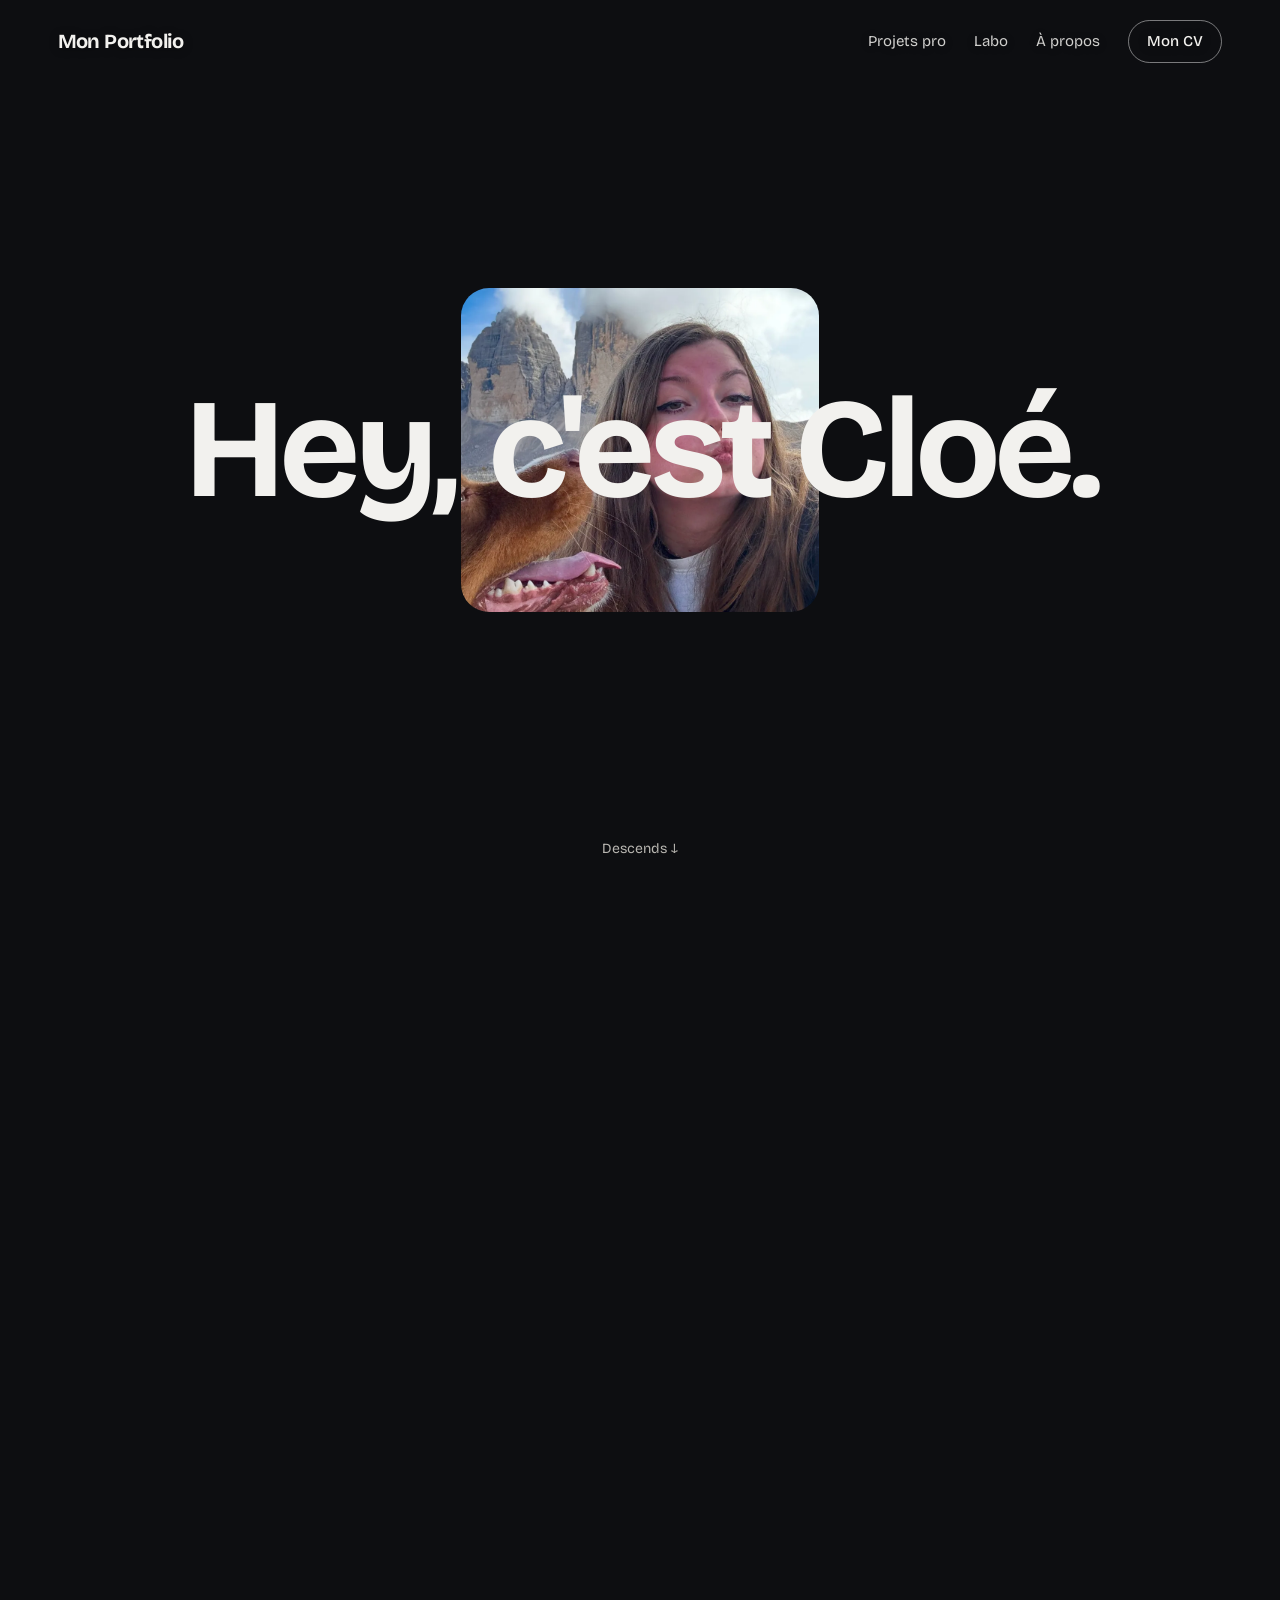
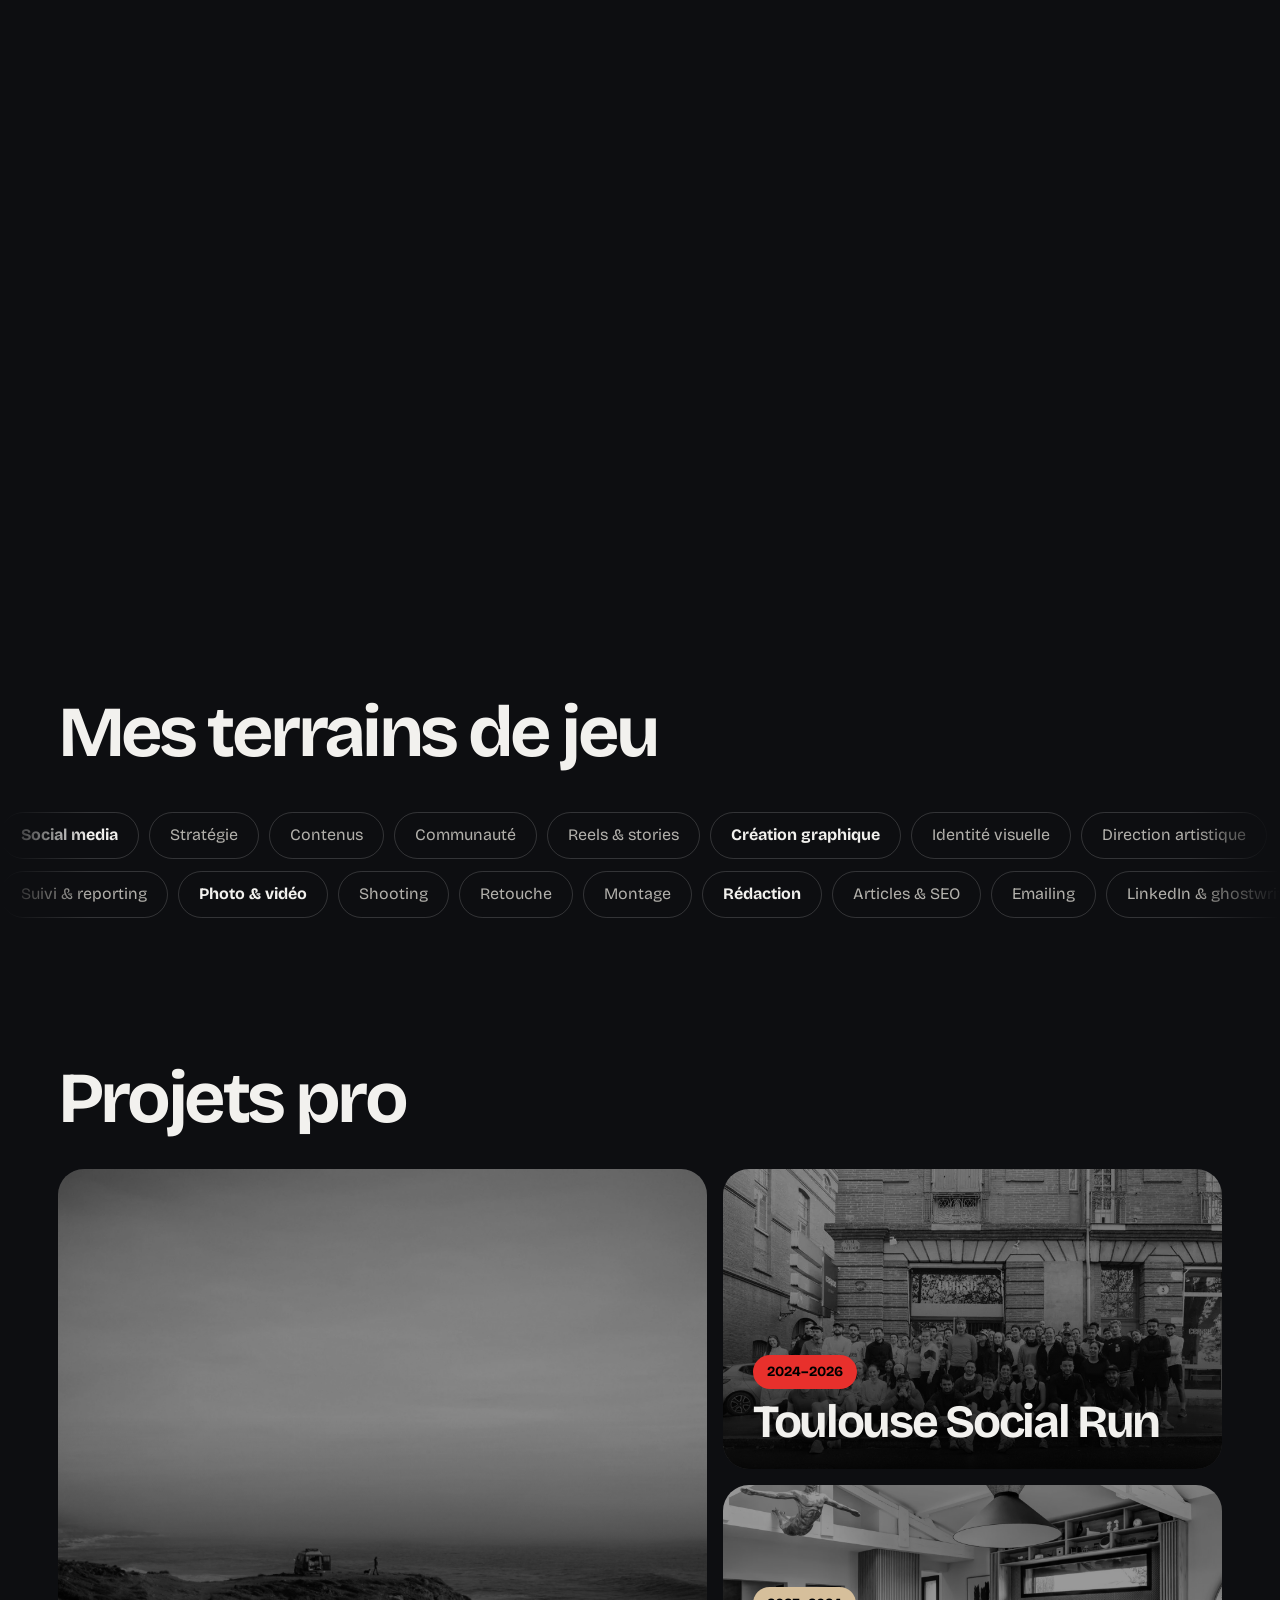
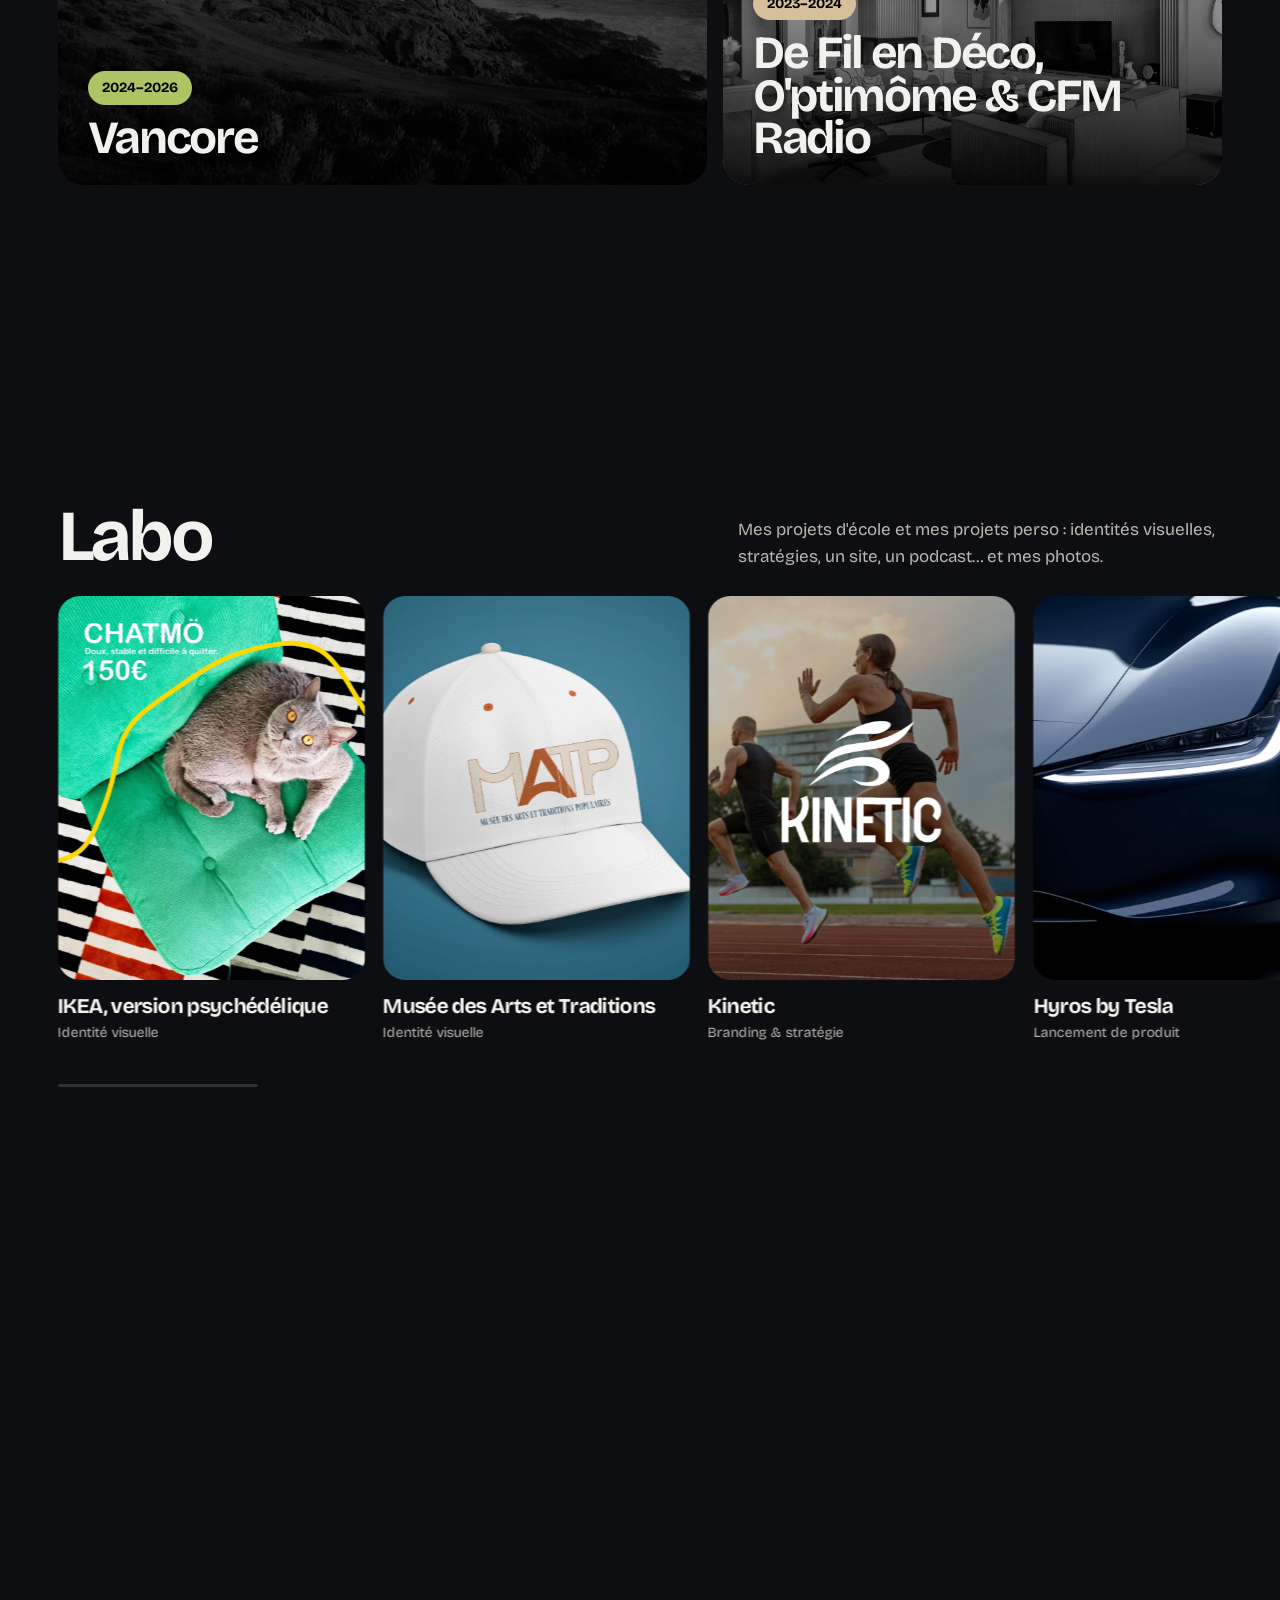
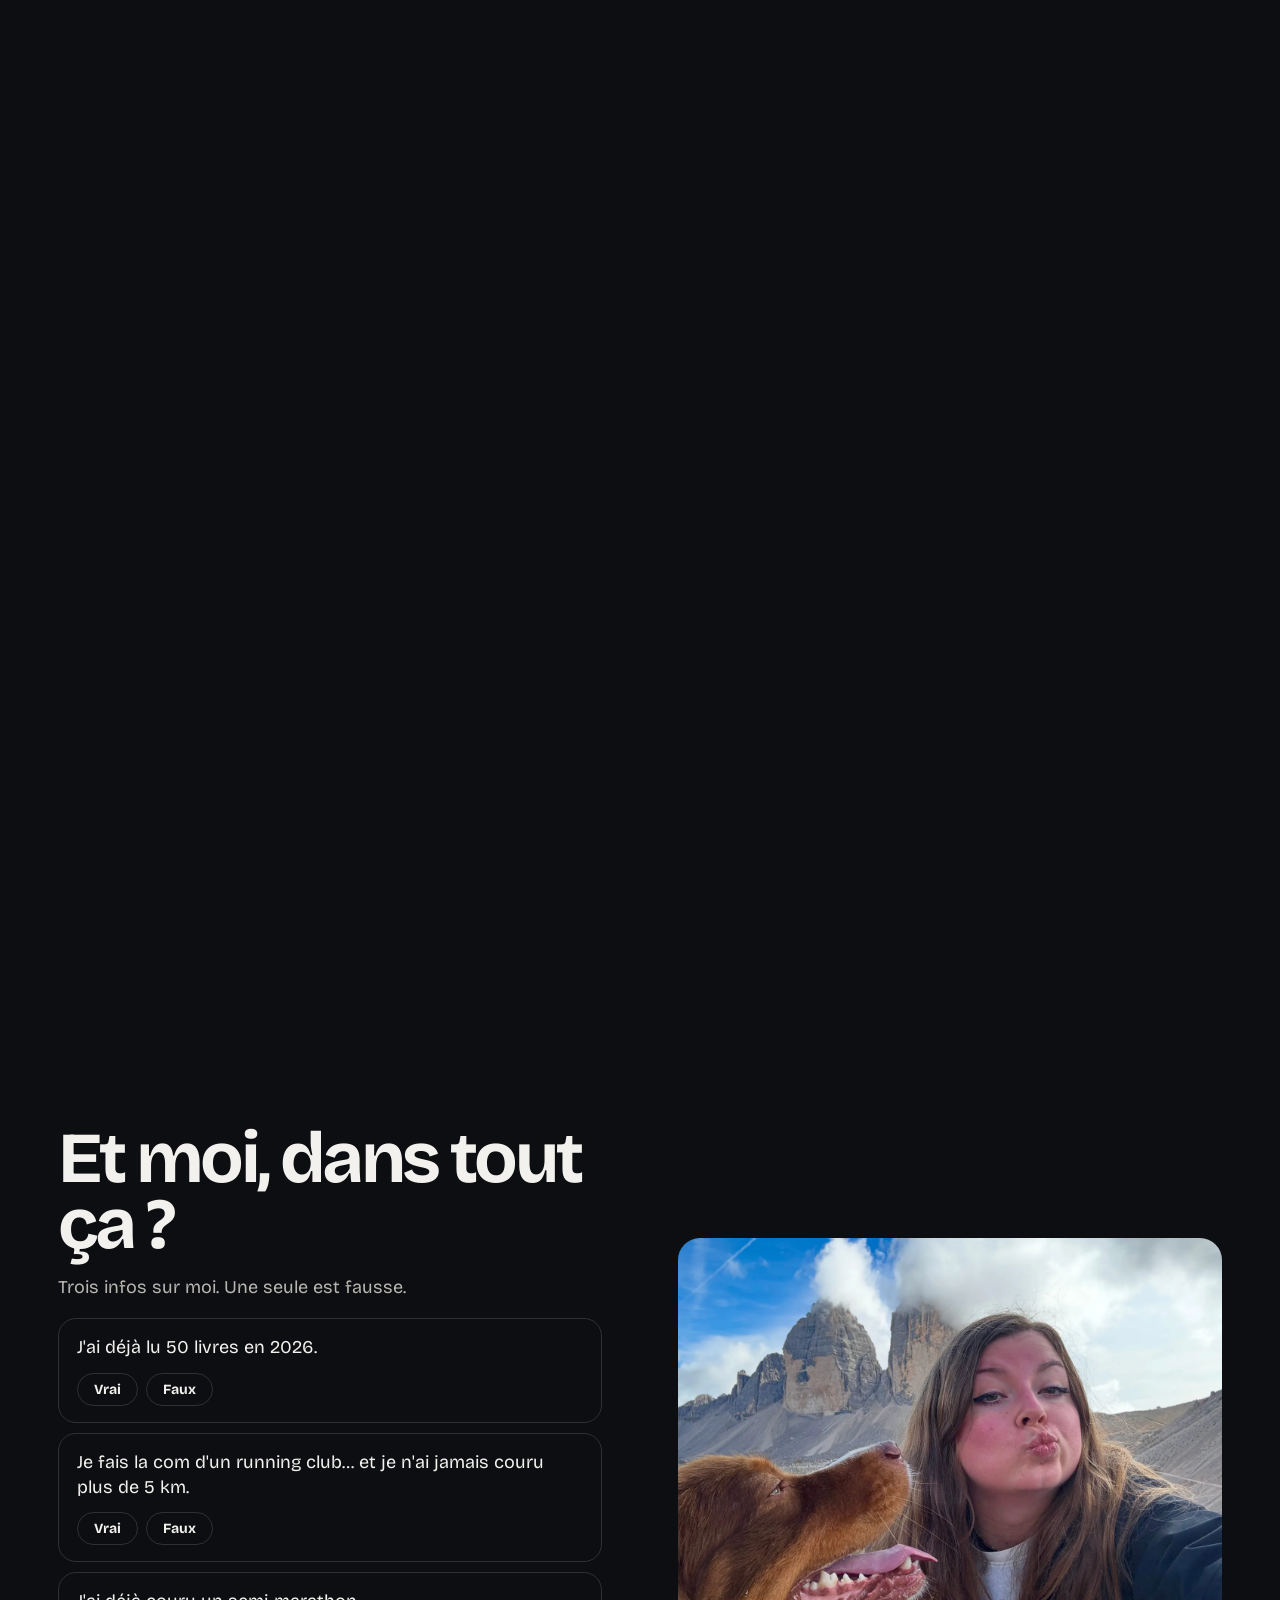
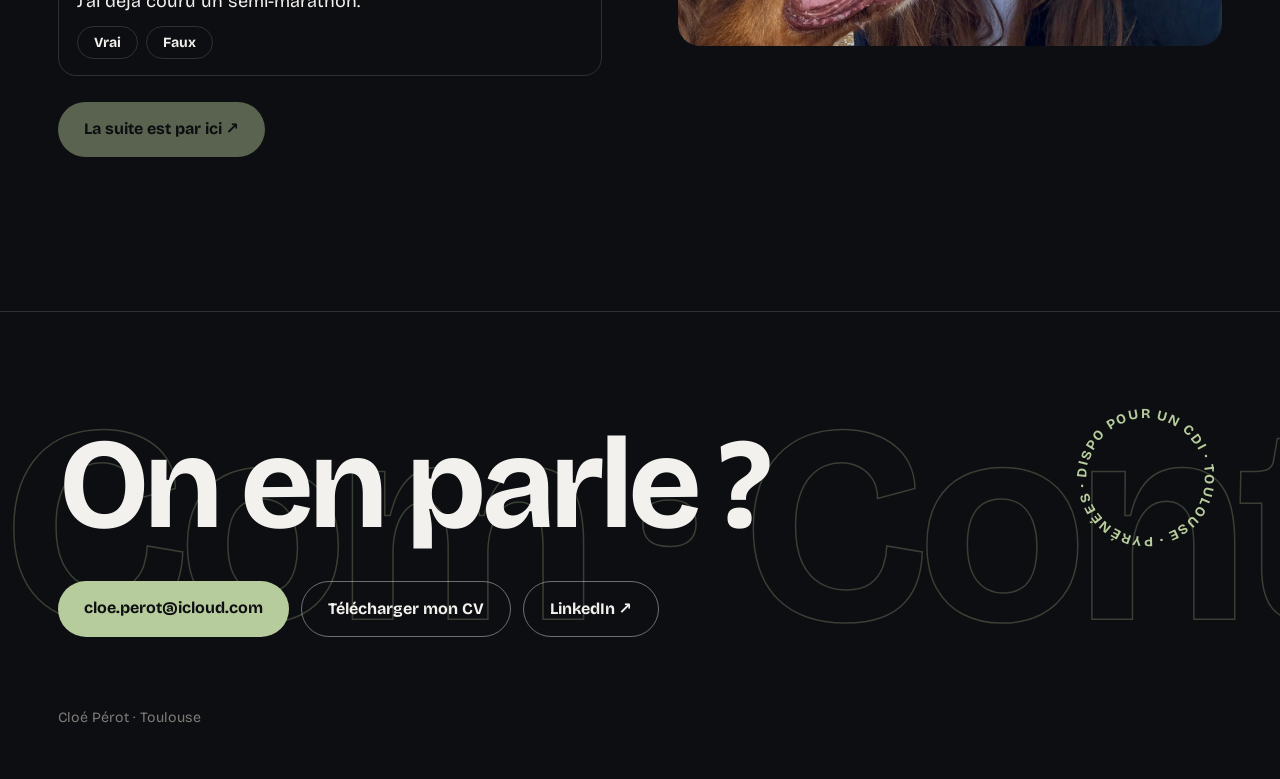
==== index.html @ cef1e60f "Accueil : vrai ou faux en 3 infos Co-Authored-By: Claude Opus 5.5 <noreply@anthropic.com> Claude-Ses" ====
<!DOCTYPE html>
<html lang="fr">
<head>
<meta charset="utf-8">
<meta name="viewport" content="width=device-width, initial-scale=1">
<title>Cloé Pérot · Chargée de communication</title>
<meta name="description" content="Portfolio de Cloé Pérot, chargée de communication à Toulouse.">
<link rel="stylesheet" href="assets/base.css">
<style>
main > section[id] { scroll-margin-top: 80px; }
/* ouverture */
.hero { position: relative; height: 240vh; }
.hero .colle { position: sticky; top: 0; height: 100svh; overflow: hidden; display: grid; place-items: center; }
.hero .cadre { --p: 0; position: absolute; width: calc(28vw + var(--p) * 72vw); height: calc(36svh + var(--p) * 64svh); min-width: 230px; border-radius: calc(28px * (1 - var(--p))); overflow: hidden; }
.hero .cadre::after { content: ""; position: absolute; inset: auto 0 0 0; height: 45%; background: linear-gradient(to bottom, transparent, color-mix(in srgb, var(--nuit) 55%, transparent) 55%, var(--nuit)); opacity: var(--p); pointer-events: none; }
.hero .cadre img { width: 100%; height: 100%; object-fit: cover; object-position: 60% 40%; scale: calc(1.25 - var(--p) * 0.25); filter: brightness(calc(1 - var(--p) * 0.45)); }
.hero h1 { position: relative; z-index: 3; font-size: clamp(56px, 11vw, 180px); display: flex; gap: 0.25em; white-space: nowrap; }
.hero h1 span { display: inline-block; will-change: transform; }
.hero .qui { position: absolute; top: calc(50% - clamp(56px, 11vw, 180px) * 0.5 - 46px); left: 0; right: 0; text-align: center; z-index: 3; color: var(--lilas); font-weight: 500; margin: 0; opacity: var(--q, 1); }
.hero .bas { position: absolute; bottom: clamp(40px, 8vh, 80px); left: var(--m); right: var(--m); z-index: 3; display: flex; justify-content: space-between; align-items: flex-end; gap: 24px; flex-wrap: wrap; opacity: var(--o, 0); pointer-events: var(--pe, none); }
.hero p.acc { font-size: clamp(18px, 1.7vw, 22px); max-width: 34ch; margin: 0; color: #ecebe7; }
.hero .bas .qui2 { color: var(--lilas); font-weight: 500; margin: 0 0 10px; }
.hero .indice { position: absolute; bottom: 26px; left: 50%; translate: -50% 0; z-index: 3; color: var(--doux); font-size: 14px; opacity: var(--q, 1); }
@media (max-width: 700px) { .hero h1 { flex-direction: column; align-items: center; gap: 0; line-height: 0.95; } .hero .cadre img { object-position: 50% 40%; } .hero .cadre { width: calc(62vw + var(--p) * 38vw); height: calc(42svh + var(--p) * 58svh); } }
@media (prefers-reduced-motion: reduce) { .hero { height: auto; } .hero .colle { position: relative; } .hero .cadre { --p: 1 !important; } .hero .bas { --o: 1 !important; --pe: auto !important; } .hero h1, .hero .qui, .hero .indice { display: none; } }
/* sections */
.defile { --x: -999px; --y: -999px; position: relative; display: grid; gap: 12px; padding: 8px 0; overflow: hidden; margin-inline: calc(-1 * var(--m)); mask-image: linear-gradient(90deg, transparent, #000 7%, #000 93%, transparent); background: radial-gradient(240px circle at var(--x) var(--y), color-mix(in srgb, var(--lilas) 14%, transparent), transparent 70%); }
.piste { display: flex; gap: 10px; width: max-content; animation: glisse 40s linear infinite; }
.piste.inverse { animation-direction: reverse; animation-duration: 46s; }
.defile:hover .piste { animation-play-state: paused; }
@keyframes glisse { to { transform: translateX(-50%); } }
.piste span { --p: 0; white-space: nowrap; border-radius: 999px; padding: 10px 20px; font-size: 16px; cursor: default;
  border: 1px solid color-mix(in srgb, var(--lilas) calc(var(--p) * 100%), rgba(255,255,255,0.16));
  color: color-mix(in srgb, var(--lilas) calc(var(--p) * 100%), #b3b1ac);
  background: color-mix(in srgb, var(--lilas) calc(var(--p) * 12%), transparent);
  transition: transform 0.3s cubic-bezier(.3,1.6,.5,1), background 0.2s, color 0.2s, border-color 0.2s; }
.piste span.dom { font-weight: 700; color: color-mix(in srgb, var(--lilas) calc(var(--p) * 100%), var(--texte)); }
.piste span:hover { transform: scale(1.12); background: var(--lilas); color: var(--nuit); border-color: var(--lilas); }
@media (prefers-reduced-motion: reduce) { .piste { flex-wrap: wrap; width: auto; } .piste [aria-hidden] { display: none; } .defile { mask-image: none; margin-inline: 0; } }

.mos { display: grid; grid-template-columns: 1.3fr 1fr; grid-template-rows: 300px 300px; gap: 16px; }
.mos a { position: relative; border-radius: 26px; overflow: hidden; background: var(--carte); }
.mos a:first-child { grid-row: span 2; }
.mos img { width: 100%; height: 100%; object-fit: cover; filter: grayscale(1) brightness(0.6); transition: filter 0.6s, scale 0.8s cubic-bezier(.2,.7,.2,1); }
.mos a:hover img, .mos a:focus-visible img { filter: grayscale(0) brightness(0.62); scale: 1.04; }
.mos .plus { display: grid; grid-template-rows: 0fr; transition: grid-template-rows 0.5s cubic-bezier(.2,.8,.2,1); }
.mos .plus > div { overflow: hidden; }
.mos .plus ul { list-style: none; margin: 14px 0 0; padding: 0; display: flex; flex-wrap: wrap; gap: 6px; }
.mos .plus li { border: 1px solid rgba(255,255,255,0.35); border-radius: 999px; padding: 5px 12px; font-size: 13px; color: #ecebe7; }
.mos .plus span { display: inline-block; margin-top: 14px; font-weight: 700; color: var(--c); }
.mos a:hover .plus, .mos a:focus-visible .plus { grid-template-rows: 1fr; }
@media (hover: none) { .mos img { filter: brightness(0.62); } .mos .plus { grid-template-rows: 1fr; } }
.mos a::after { content: ""; position: absolute; inset: 40% 0 0 0; background: linear-gradient(transparent, rgba(0,0,0,0.85)); pointer-events: none; }
.mos .t { position: absolute; left: 30px; bottom: 26px; right: 30px; z-index: 2; }
.mos h3 { font-size: clamp(30px, 3.6vw, 56px); }
.mos i { font-style: normal; display: inline-block; padding: 6px 14px; border-radius: 999px; font-size: 14px; font-weight: 700; margin-bottom: 12px; color: #000; }
@media (max-width: 800px) { .mos { grid-template-columns: 1fr; grid-template-rows: 380px 260px 260px; } .mos a:first-child { grid-row: auto; } }

.tete-labo { display: flex; justify-content: space-between; align-items: end; gap: 20px; flex-wrap: wrap; margin-bottom: 26px; }
.tete-labo h2 { font-size: clamp(42px, 5.6vw, 76px); }
.tete-labo p { color: var(--doux); margin: 0; max-width: 44ch; }
.rail { list-style: none; display: flex; gap: 18px; overflow-x: auto; scroll-snap-type: x mandatory; scroll-padding-inline: var(--m); margin: 0 calc(-1 * var(--m)); padding: 0 var(--m) 8px; scrollbar-width: none; }
.rail::-webkit-scrollbar { display: none; }
.rail li { flex: 0 0 clamp(240px, 24vw, 330px); scroll-snap-align: start; }
.rail .v { display: block; aspect-ratio: 4 / 5; border-radius: 22px; overflow: hidden; background: var(--carte); }
.rail img { width: 100%; height: 100%; object-fit: cover; transition: scale 0.7s cubic-bezier(.2,.7,.2,1); }
.rail a:hover img, .rail a:focus-visible img { scale: 1.05; }
.rail b { display: block; margin-top: 14px; font-size: 21px; letter-spacing: -0.03em; line-height: 1.2; transition: color 0.25s; }
.rail a:hover b { color: var(--lilas); }
.rail small { color: var(--doux); font-size: 14px; }
.rail .tout .v { display: grid; place-items: center; text-align: center; border: 1px solid var(--ligne); background: none; padding: 30px; font-size: clamp(24px, 2.4vw, 32px); font-weight: 700; letter-spacing: -0.04em; line-height: 1.1; transition: background 0.3s, color 0.3s; }
.rail .tout a:hover .v { background: var(--lilas); color: var(--nuit); }
.rail .tout i { display: block; font-style: normal; margin-top: 12px; font-size: 28px; }
.piste-labo { position: relative; }
.colle-labo { position: sticky; top: 0; min-height: 100vh; display: flex; flex-direction: column; justify-content: center; overflow: hidden; margin: 0 calc(-1 * var(--m)); padding: 80px var(--m) 40px; }
.piste-labo .rail { overflow: visible; scroll-snap-type: none; will-change: transform; }
.jauge { height: 3px; background: var(--ligne); border-radius: 3px; margin-top: 30px; width: 200px; overflow: hidden; }
.jauge i { display: block; height: 100%; background: var(--lilas); transform-origin: left; scale: 0 1; }
@media (prefers-reduced-motion: reduce) { .colle-labo { position: static; min-height: 0; } .piste-labo .rail { overflow-x: auto; scroll-snap-type: x mandatory; } .jauge { display: none; } }

.apropos .vf-intro { font-size: 18px; color: var(--doux); margin: -12px 0 18px; }
.vf-liste { list-style: none; margin: 0 0 26px; padding: 0; display: grid; gap: 10px; }
.vf-liste li { border: 1px solid var(--ligne); border-radius: 18px; padding: 16px 18px; transition: border-color .3s, background .3s; }
.vf-liste .q { font-size: 18px; line-height: 1.4; margin: 0 0 12px; color: var(--texte); }
.vf-btns { display: flex; gap: 8px; }
.vf-btns button { font: 700 14px "Bricolage", sans-serif; border-radius: 999px; padding: 7px 16px; border: 1px solid var(--ligne); background: none; color: var(--texte); cursor: pointer; }
.vf-btns button:hover, .vf-btns button:focus-visible { border-color: var(--lilas); }
.vf-liste .vf-rep { display: none; font-size: 15px; line-height: 1.45; color: var(--doux); margin: 10px 0 0; }
.vf-rep b { color: var(--texte); }
.vf-liste li.fait .vf-btns { display: none; }
.vf-liste li.fait .vf-rep { display: block; }
.vf-liste li.juste { border-color: var(--lilas); background: rgba(183,204,156,0.07); }
.vf-liste li.rate { border-color: rgba(255,120,110,0.5); }
.vf-fin { opacity: 0.45; transition: opacity .4s; }
.vf-fin.ok { opacity: 1; }
.vf-score { color: var(--doux); font-size: 15px; margin-left: 12px; }
.apropos { display: grid; grid-template-columns: 1fr 1fr; gap: clamp(30px, 6vw, 80px); align-items: center; }
.apropos p { font-size: clamp(20px, 2vw, 26px); line-height: 1.45; color: #dad8d3; margin: 0 0 28px; }
.apropos img { border-radius: 22px; aspect-ratio: 4 / 3; object-fit: cover; width: 100%; }
@media (max-width: 900px) { .apropos { grid-template-columns: 1fr; } }

#menu:not(.fond) a { text-shadow: 0 1px 10px rgba(0,0,0,0.45); }

</style>
</head>
<body>

<header class="menu" id="menu">
  <a class="nom" href="#haut">Mon Portfolio</a>
  <nav aria-label="Navigation principale">
    <a href="#projets">Projets pro</a>
    <a href="labo.html" class="opt">Labo</a>
    <a href="#apropos" class="opt">À propos</a>
    <a class="cv" href="#" title="Bientôt disponible">Mon CV</a>
  </nav>
</header>

<main>
  <div class="hero" id="haut">
    <div class="colle">
      <div class="cadre"><img src="assets/img/moi/cloe-atlas.webp" alt="Cloé et Atlas, son berger australien, devant les sommets des Dolomites"></div>
      <h1><span id="hg">Hey,</span><span id="hd">c'est Cloé.</span></h1>
      <div class="bas">
        <div><p class="qui2">Com, contenu &amp; communauté · Toulouse</p><p class="acc">Je fais grandir les marques et leurs communautés : sur les réseaux, en print et sur le terrain.</p></div>
        <div class="btns"><a class="b plein" href="#projets">Voir mes projets</a><a class="b ligne" href="#contact">Me contacter</a></div>
      </div>
      <p class="indice" aria-hidden="true">Descends ↓</p>
    </div>
  </div>

  <section class="apparait">
    <h2>Mes terrains de jeu</h2>
    <div class="defile" id="defile">
      <div class="piste"><span class="dom">Social media</span><span>Stratégie</span><span>Contenus</span><span>Communauté</span><span>Reels &amp; stories</span><span class="dom">Création graphique</span><span>Identité visuelle</span><span>Direction artistique</span><span>Print</span><span>Visuels produit &amp; IA</span><span class="dom">Influence &amp; affiliation</span><span>Partenariats</span><span>Contrats</span><span aria-hidden="true" class="dom">Social media</span><span aria-hidden="true">Stratégie</span><span aria-hidden="true">Contenus</span><span aria-hidden="true">Communauté</span><span aria-hidden="true">Reels &amp; stories</span><span aria-hidden="true" class="dom">Création graphique</span><span aria-hidden="true">Identité visuelle</span><span aria-hidden="true">Direction artistique</span><span aria-hidden="true">Print</span><span aria-hidden="true">Visuels produit &amp; IA</span><span aria-hidden="true" class="dom">Influence &amp; affiliation</span><span aria-hidden="true">Partenariats</span><span aria-hidden="true">Contrats</span></div>
      <div class="piste inverse"><span>Suivi &amp; reporting</span><span class="dom">Photo &amp; vidéo</span><span>Shooting</span><span>Retouche</span><span>Montage</span><span class="dom">Rédaction</span><span>Articles &amp; SEO</span><span>Emailing</span><span>LinkedIn &amp; ghostwriting</span><span class="dom">Com interne &amp; événementiel</span><span>Supports</span><span>Team building</span><span>Salons</span><span aria-hidden="true">Suivi &amp; reporting</span><span aria-hidden="true" class="dom">Photo &amp; vidéo</span><span aria-hidden="true">Shooting</span><span aria-hidden="true">Retouche</span><span aria-hidden="true">Montage</span><span aria-hidden="true" class="dom">Rédaction</span><span aria-hidden="true">Articles &amp; SEO</span><span aria-hidden="true">Emailing</span><span aria-hidden="true">LinkedIn &amp; ghostwriting</span><span aria-hidden="true" class="dom">Com interne &amp; événementiel</span><span aria-hidden="true">Supports</span><span aria-hidden="true">Team building</span><span aria-hidden="true">Salons</span></div>
    </div>
  </section>

  <section id="projets" class="apparait">
    <h2>Projets pro</h2>
    <div class="mos">
      <a href="vancore.html" style="--c:#aec364"><img src="assets/img/vancore/cover_van_paysage.webp" alt="Van aménagé sur une falaise au bord de la mer" style="object-position:38% 60%"><div class="t"><i style="background:#aec364">2024–2026</i><h3>Vancore</h3><div class="plus"><div><ul><li>Social media</li><li>Influence</li><li>Emailing</li><li>Print</li><li>LinkedIn</li></ul><span>Voir le projet ↗</span></div></div></div></a>
      <a href="toulouse-social-run.html" style="--c:#e8302c"><img src="assets/img/tsr/ph_group2.webp" alt="Les coureurs du Toulouse Social Run devant le Café Cerise" style="object-position:center 40%"><div class="t"><i style="background:#e8302c">2024–2026</i><h3>Toulouse Social Run</h3><div class="plus"><div><ul><li>Identité visuelle</li><li>Nouvelle DA</li><li>Partenariats</li><li>Communauté</li></ul><span>Voir le projet ↗</span></div></div></div></a>
      <a href="community-manager.html" style="--c:#d6bf9b"><img src="assets/img/cm/salon-deco.webp" alt="Salon décoré, ambiance du magazine De Fil en Déco" style="object-position:center 55%"><div class="t"><i style="background:#d6bf9b">2023–2024</i><h3>De Fil en Déco, O'ptimôme &amp; CFM Radio</h3><div class="plus"><div><ul><li>Community management</li><li>Contenus</li><li>Print</li></ul><span>Voir le projet ↗</span></div></div></div></a>
    </div>
  </section>

  <section id="labo" class="apparait">
    <div class="piste-labo"><div class="colle-labo">
    <div class="tete-labo"><h2>Labo</h2><p>Mes projets d'école et mes projets perso : identités visuelles, stratégies, un site, un podcast… et mes photos.</p></div>
    <ul class="rail" id="rail">
      <li><a href="labo.html#ikea"><span class="v"><img src="assets/img/labo/ikea/carrousel-1.webp" alt="" loading="lazy"></span><b>IKEA, version psychédélique</b><small>Identité visuelle</small></a></li>
      <li><a href="labo.html#matp"><span class="v"><img src="assets/img/labo/matp/casquette.webp" alt="" loading="lazy" style="object-position:58% 50%"></span><b>Musée des Arts et Traditions</b><small>Identité visuelle</small></a></li>
      <li><a href="labo.html#kinetic"><span class="v"><img src="assets/img/labo/kinetic/carte.webp" alt="" loading="lazy"></span><b>Kinetic</b><small>Branding &amp; stratégie</small></a></li>
      <li><a href="labo.html#hyros"><span class="v"><img src="assets/img/labo/hyros/phare.webp" alt="" loading="lazy"></span><b>Hyros by Tesla</b><small>Lancement de produit</small></a></li>
      <li><a href="labo.html#pawtes"><span class="v"><img src="assets/img/labo/pawtes/carte.webp" alt="" loading="lazy"></span><b>Entre Pawtes</b><small>Site web</small></a></li>
      <li><a href="labo.html#bfc"><span class="v"><img src="assets/img/labo/bfc/photo-aquarelle.webp" alt="" loading="lazy"></span><b>Book, Food &amp; Créa</b><small>Stratégie &amp; gamification</small></a></li>
      <li><a href="labo.html#podcast"><span class="v"><img src="assets/img/labo/podcast-cover.webp" alt="" loading="lazy"></span><b>Les clés du voisin</b><small>Podcast</small></a></li>
      <li class="tout"><a href="labo.html"><span class="v"><span>Voir les 13 projets du Labo<i>→</i></span></span><b>Et aussi</b><small>Red Bull, mon LinkedIn, mes montages vidéo…</small></a></li>
    </ul>
    <div class="jauge" aria-hidden="true"><i></i></div>
    </div></div>
    
  </section>

  <section id="apropos" class="apropos apparait">
    <div>
      <h2 style="font-size:clamp(42px,5.6vw,76px);margin-bottom:28px">Et moi, dans tout ça ?</h2>
      <p class="vf-intro">Trois infos sur moi. Une seule est fausse.</p>
      <ul class="vf-liste"><li data-v="vrai"><p class="q">J'ai déjà lu 50 livres en 2026.</p><div class="vf-btns"><button type="button" data-r="vrai">Vrai</button><button type="button" data-r="faux">Faux</button></div><p class="vf-rep" aria-live="polite"><b>Vrai !</b> J'adore lire, et je suis à mon 50<sup>e</sup> livre de l'année.</p></li><li data-v="vrai"><p class="q">Je fais la com d'un running club… et je n'ai jamais couru plus de 5&nbsp;km.</p><div class="vf-btns"><button type="button" data-r="vrai">Vrai</button><button type="button" data-r="faux">Faux</button></div><p class="vf-rep" aria-live="polite"><b>Vrai !</b> Mon record, c'est 2&nbsp;km. Mais j'y travaille (promis).</p></li><li data-v="faux"><p class="q">J'ai déjà couru un semi-marathon.</p><div class="vf-btns"><button type="button" data-r="vrai">Vrai</button><button type="button" data-r="faux">Faux</button></div><p class="vf-rep" aria-live="polite"><b>Faux !</b> Relis juste au-dessus 😅 21&nbsp;km, c'est pas encore pour tout de suite.</p></li></ul>
      <a class="b plein vf-fin" href="a-propos.html">La suite est par ici ↗</a><span class="vf-score"></span>
    </div>
    <img src="assets/img/moi/cloe-atlas.webp" alt="Cloé et Atlas, son berger australien, dans les Dolomites" style="object-position:62% 40%">
  </section>
</main>

<footer id="contact">
  <div class="fondtexte" aria-hidden="true">Com · Contenu · Communauté · Com · Contenu · Communauté ·&nbsp;</div>
  <svg class="tampon" viewBox="0 0 150 150" aria-hidden="true"><defs><path id="cercle" d="M75,75 m-58,0 a58,58 0 1,1 116,0 a58,58 0 1,1 -116,0"/></defs><text><textPath href="#cercle" textLength="360" lengthAdjust="spacing">DISPO POUR UN CDI · TOULOUSE · PYRÉNÉES ·</textPath></text></svg>
  <h2>On en parle ?</h2>
  <div class="btns"><a class="b plein" href="mailto:cloe.perot@icloud.com">cloe.perot@icloud.com</a><a class="b ligne" href="#" title="Bientôt disponible">Télécharger mon CV</a><a class="b ligne" href="https://www.linkedin.com/in/cloeperot/" target="_blank" rel="noopener">LinkedIn ↗</a></div>
  <small>Cloé Pérot · Toulouse</small>
</footer>

<script>
const menu = document.getElementById('menu');
const finHero = () => document.getElementById('haut').offsetHeight - 90;
const etatMenu = () => menu.classList.toggle('fond', scrollY > finHero());
addEventListener('scroll', etatMenu, { passive: true }); etatMenu();
const io = new IntersectionObserver(es => es.forEach(e => { if (e.isIntersecting) { e.target.classList.add('vu'); io.unobserve(e.target); } }), { threshold: 0.12 });
document.querySelectorAll('.apparait').forEach(el => io.observe(el));
{
  const hero = document.getElementById('haut'), cadre = hero.querySelector('.cadre'), colle = hero.querySelector('.colle');
  const hg = document.getElementById('hg'), hd = document.getElementById('hd');
  const zoom = () => {
    const r = hero.getBoundingClientRect();
    const p = Math.min(1, Math.max(0, -r.top / (r.height - innerHeight)));
    cadre.style.setProperty('--p', p.toFixed(3));
    const e = Math.min(1, p * 1.6), mob = innerWidth < 700;
    hg.style.transform = mob ? `translateY(${-e * 30}svh)` : `translateX(${-e * 22}vw)`;
    hd.style.transform = mob ? `translateY(${e * 30}svh)` : `translateX(${e * 22}vw)`;
    const t = (1 - Math.max(0, p - 0.5) * 2.4);
    hg.style.opacity = hd.style.opacity = Math.max(0, t).toFixed(2);
    colle.style.setProperty('--q', Math.max(0, 1 - p * 4).toFixed(2));
    const o = Math.max(0, (p - 0.68) / 0.32);
    colle.style.setProperty('--o', o.toFixed(2)); colle.style.setProperty('--pe', o > 0.5 ? 'auto' : 'none');
  };
  if (!matchMedia('(prefers-reduced-motion: reduce)').matches) { addEventListener('scroll', zoom, { passive: true }); addEventListener('resize', zoom); zoom(); }
}
const defile = document.getElementById('defile');
const puces = [...defile.querySelectorAll('span')];
defile.addEventListener('mousemove', e => {
  const r = defile.getBoundingClientRect(), x = e.clientX - r.left, y = e.clientY - r.top;
  defile.style.setProperty('--x', x + 'px'); defile.style.setProperty('--y', y + 'px');
  puces.forEach(p => { const b = p.getBoundingClientRect(); const d = Math.hypot(b.left - r.left + b.width / 2 - x, b.top - r.top + b.height / 2 - y); p.style.setProperty('--p', Math.max(0, 1 - d / 200).toFixed(2)); });
});
defile.addEventListener('mouseleave', () => { puces.forEach(p => p.style.setProperty('--p', 0)); defile.style.setProperty('--x', '-999px'); });

</script>
<script>
{
  const piste = document.querySelector('.piste-labo'), colle = piste.firstElementChild, rail = document.getElementById('rail'), j = piste.querySelector('.jauge i');
  const calme = matchMedia('(prefers-reduced-motion: reduce)');
  let dist = 0;
  const mesure = () => { if (calme.matches) { piste.style.height = ''; rail.style.transform = ''; return; } dist = Math.max(0, rail.scrollWidth - rail.clientWidth); piste.style.height = (colle.offsetHeight + dist) + 'px'; maj(); };
  const maj = () => { if (calme.matches) return; const p = dist ? Math.min(1, Math.max(0, -piste.getBoundingClientRect().top / dist)) : 0; rail.style.transform = `translateX(${-p * dist}px)`; j.style.scale = `${p} 1`; };
  addEventListener('scroll', maj, { passive: true }); addEventListener('resize', mesure); addEventListener('load', mesure); mesure();
}
</script>
<script>
{
  const l = document.querySelector('.vf-liste'), fin = document.querySelector('.vf-fin'), sc = document.querySelector('.vf-score');
  let faits = 0, bons = 0;
  l.querySelectorAll('li').forEach(li => li.querySelectorAll('button').forEach(b => b.addEventListener('click', () => {
    const ok = b.dataset.r === li.dataset.v; li.classList.add('fait', ok ? 'juste' : 'rate'); faits++; if (ok) bons++;
    if (faits === 3) { fin.classList.add('ok'); sc.textContent = bons === 3 ? '3 / 3, bien joué !' : bons + ' / 3, la suite va t\'aider 😉'; }
  })));
}
</script>
<script src="assets/pied.js"></script>
</body>
</html>
---- assets/base.css ----
@font-face { font-family: "Bricolage"; src: url("fonts/bricolage-400.woff2") format("woff2"); font-weight: 400; font-display: swap; }
@font-face { font-family: "Bricolage"; src: url("fonts/bricolage-500.woff2") format("woff2"); font-weight: 500; font-display: swap; }
@font-face { font-family: "Bricolage"; src: url("fonts/bricolage-700.woff2") format("woff2"); font-weight: 700 900; font-display: swap; }

:root { --nuit: #0d0e11; --carte: #17181c; --texte: #f2f1ee; --doux: #b8b6b1; --lilas: #b7cc9c; --ligne: rgba(255,255,255,0.14); --m: clamp(20px, 4.5vw, 64px); }
* { box-sizing: border-box; }
html { scroll-behavior: smooth; }
body { margin: 0; background: var(--nuit); color: var(--texte); font: 400 17px/1.55 "Bricolage", system-ui, sans-serif; -webkit-font-smoothing: antialiased; }
img, video { display: block; max-width: 100%; }
a { color: inherit; text-decoration: none; }
:focus-visible { outline: 2px solid var(--lilas); outline-offset: 4px; border-radius: 6px; }
h1, h2, h3 { font-weight: 800; letter-spacing: -0.05em; line-height: 0.92; margin: 0; }

/* menu */
.menu { position: fixed; inset: 0 0 auto 0; z-index: 10; display: flex; justify-content: space-between; align-items: center; padding: 20px var(--m); transition: background 0.3s, padding 0.3s; }
.menu.fond { background: color-mix(in srgb, var(--nuit) 80%, transparent); backdrop-filter: blur(14px); -webkit-backdrop-filter: blur(14px); padding-top: 14px; padding-bottom: 14px; }
.menu .nom { font-weight: 800; font-size: 20px; letter-spacing: -0.03em; }
.menu nav { display: flex; gap: 28px; align-items: center; font-size: 15px; }
.menu nav a:not(.cv) { opacity: 0.85; } .menu nav a:not(.cv):hover { opacity: 1; }
.cv { border: 1px solid rgba(255,255,255,0.45); padding: 9px 18px; border-radius: 999px; font-weight: 500; }
.cv:hover { background: var(--texte); color: var(--nuit); }
@media (max-width: 720px) { .menu nav a.opt { display: none; } .menu nav { gap: 16px; } }

.btns { display: flex; gap: 12px; flex-wrap: wrap; }
.b { display: inline-block; padding: 15px 26px; border-radius: 999px; font-weight: 700; font-size: 16px; transition: transform 0.2s, background 0.2s; }
.b:hover { transform: translateY(-2px); }
.b.plein { background: var(--lilas); color: var(--nuit); }
.b.ligne { border: 1px solid rgba(255,255,255,0.4); }
.b.ligne:hover { background: rgba(255,255,255,0.08); }

section { padding: clamp(80px, 11vw, 140px) var(--m) 0; max-width: 1440px; margin: 0 auto; }
section > h2 { font-size: clamp(42px, 5.6vw, 76px); margin-bottom: 38px; }
.apparait { opacity: 0; transform: translateY(30px); transition: opacity 0.8s ease, transform 0.8s ease; }
.apparait.vu { opacity: 1; transform: none; }

footer { margin-top: clamp(100px, 12vw, 160px); border-top: 1px solid var(--ligne); padding: clamp(70px, 9vw, 120px) var(--m) 50px; }
footer h2 { font-size: clamp(56px, 10vw, 150px); margin-bottom: 36px; }
footer small { display: block; margin-top: 70px; color: #7e7c78; }

@media (prefers-reduced-motion: reduce) { * { animation: none !important; transition: none !important; } .apparait { opacity: 1; transform: none; } html { scroll-behavior: auto; } }

/* couleurs par projet, comme dans le PDF */
body.vancore { --nuit: #112319; --carte: #1a3024; --lilas: #aec364; --texte: #fbfbf9; --doux: #c3ccc5; }
body.tsr { --nuit: #000000; --carte: #161616; --lilas: #e8302c; --doux: #bdbdbd; }
body.tsr .b.plein, body.tsr .cartes em { color: #fff; }
body.cm { --nuit: #1c1f17; --carte: #262a20; --lilas: #d6bf9b; --doux: #c4c1b4; }
body.cm #optimome { --lilas: #6cb6e6; }

/* pied de page : titre qui rebondit, texte qui défile et tampon qui tourne */
footer { position: relative; overflow: hidden; }
footer > *:not(.fondtexte) { position: relative; z-index: 1; }
footer .fondtexte { position: absolute; top: 46%; left: 0; translate: 0 -50%; display: flex; width: max-content; animation: file 30s linear infinite; font-weight: 800; font-size: clamp(120px, 22vw, 340px); letter-spacing: -0.05em; line-height: 1; color: transparent; -webkit-text-stroke: 1.5px color-mix(in srgb, var(--lilas) 26%, transparent); white-space: nowrap; pointer-events: none; }
@keyframes file { to { transform: translateX(-50%); } }
footer h2 .l { display: inline-block; opacity: 0; translate: 0 0.6em; rotate: 8deg; }
footer.joue h2 .l { animation: monte 0.9s cubic-bezier(.2,1.4,.4,1) forwards; animation-delay: calc(var(--i) * 50ms); }
@keyframes monte { to { opacity: 1; translate: 0 0; rotate: 0deg; } }
footer .tampon { position: absolute; right: var(--m); top: clamp(50px, 7vw, 90px); width: clamp(110px, 12vw, 160px); height: auto; animation: rond 14s linear infinite; }
@keyframes rond { to { rotate: 360deg; } }
footer .tampon text { fill: var(--lilas); font: 700 13.5px "Bricolage", sans-serif; letter-spacing: 2px; }
@media (max-width: 700px) { footer { padding-top: 150px; } footer .tampon { top: 30px; width: 96px; } }
@media (prefers-reduced-motion: reduce) { footer .fondtexte, footer .tampon { animation: none; } footer h2 .l { opacity: 1; translate: none; rotate: none; animation: none !important; } }
/* Toulouse Social Run : touches de rouge */
body.tsr .chiffres strong, body.tsr .cartes strong { color: var(--lilas); }
body.tsr .formats .pastilles li { background: var(--lilas); border-color: var(--lilas); color: #fff; font-weight: 600; }
body.tsr .formats .pastilles li:last-child { background: none; color: var(--texte); border-color: var(--ligne); font-weight: 400; }
body.tsr .pastilles li { border-color: rgba(232,48,44,0.55); }
body.tsr .domaines li { border-color: rgba(232,48,44,0.45); }
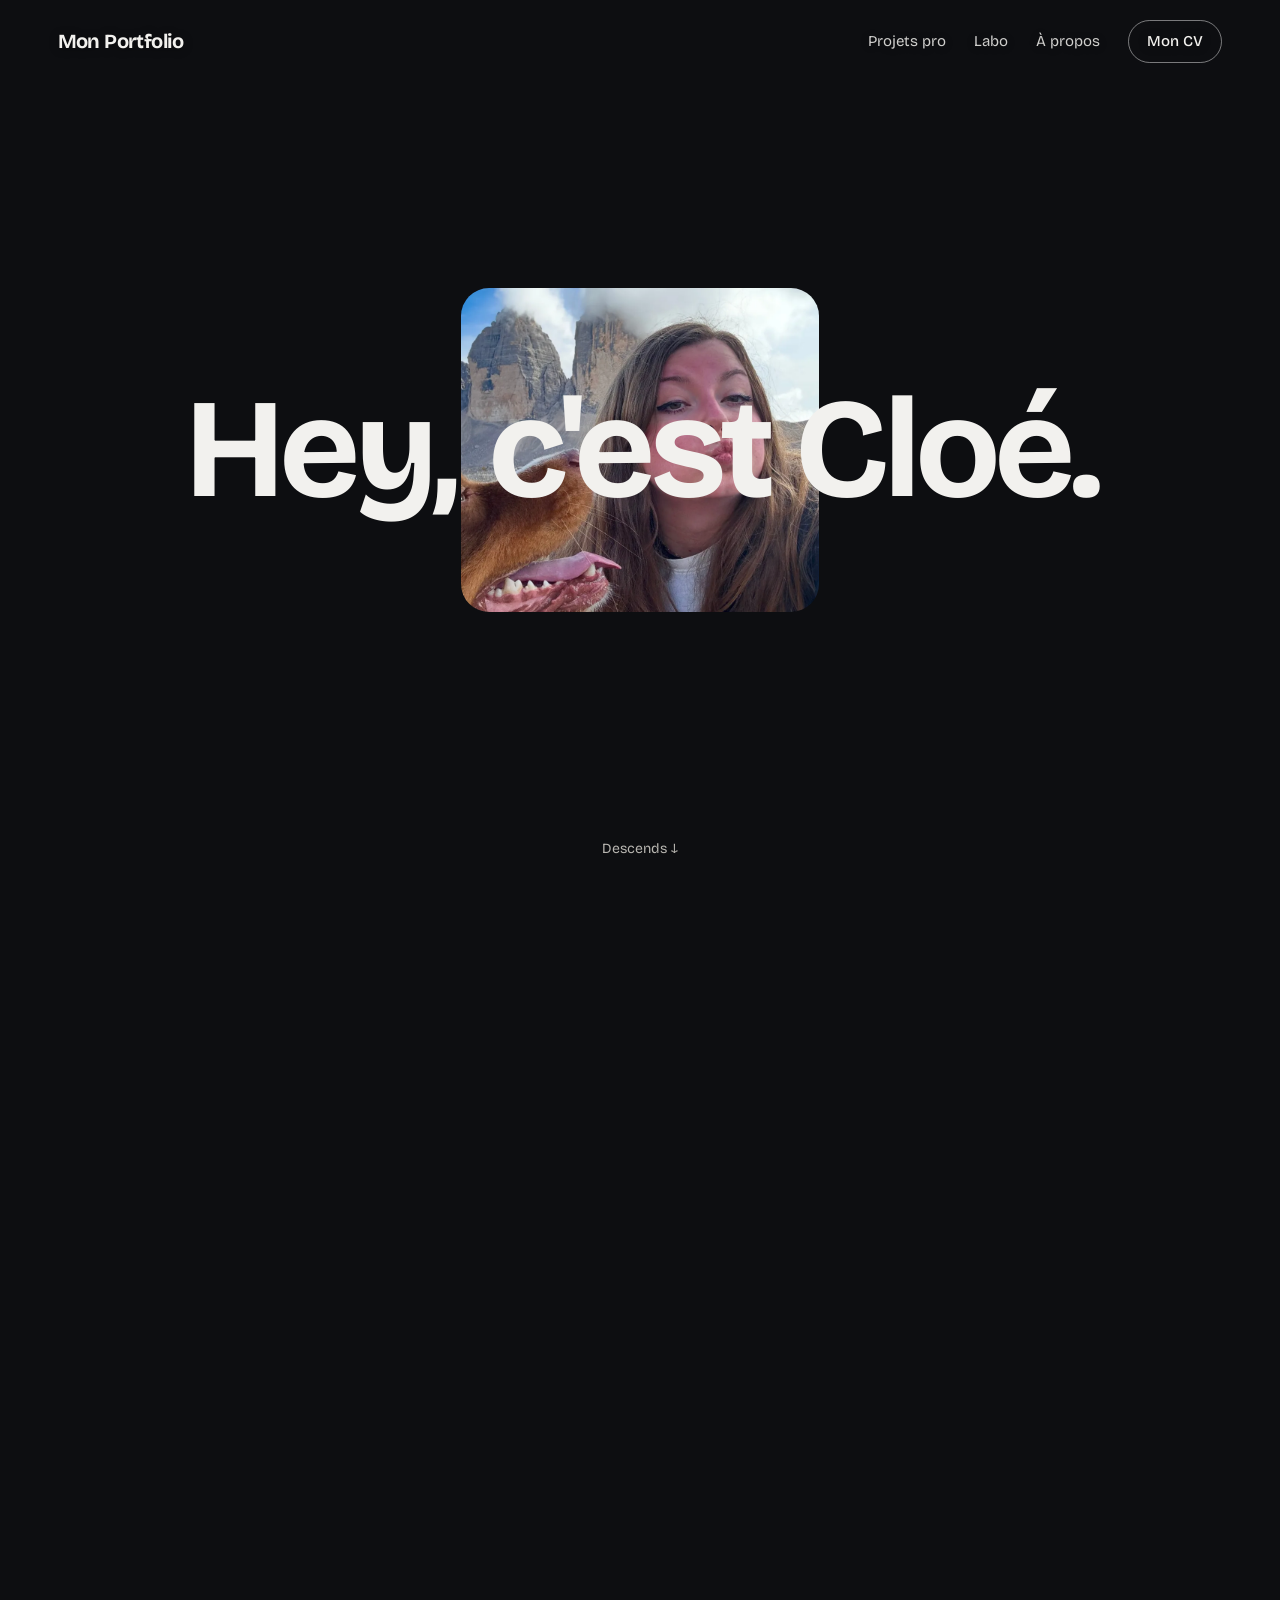
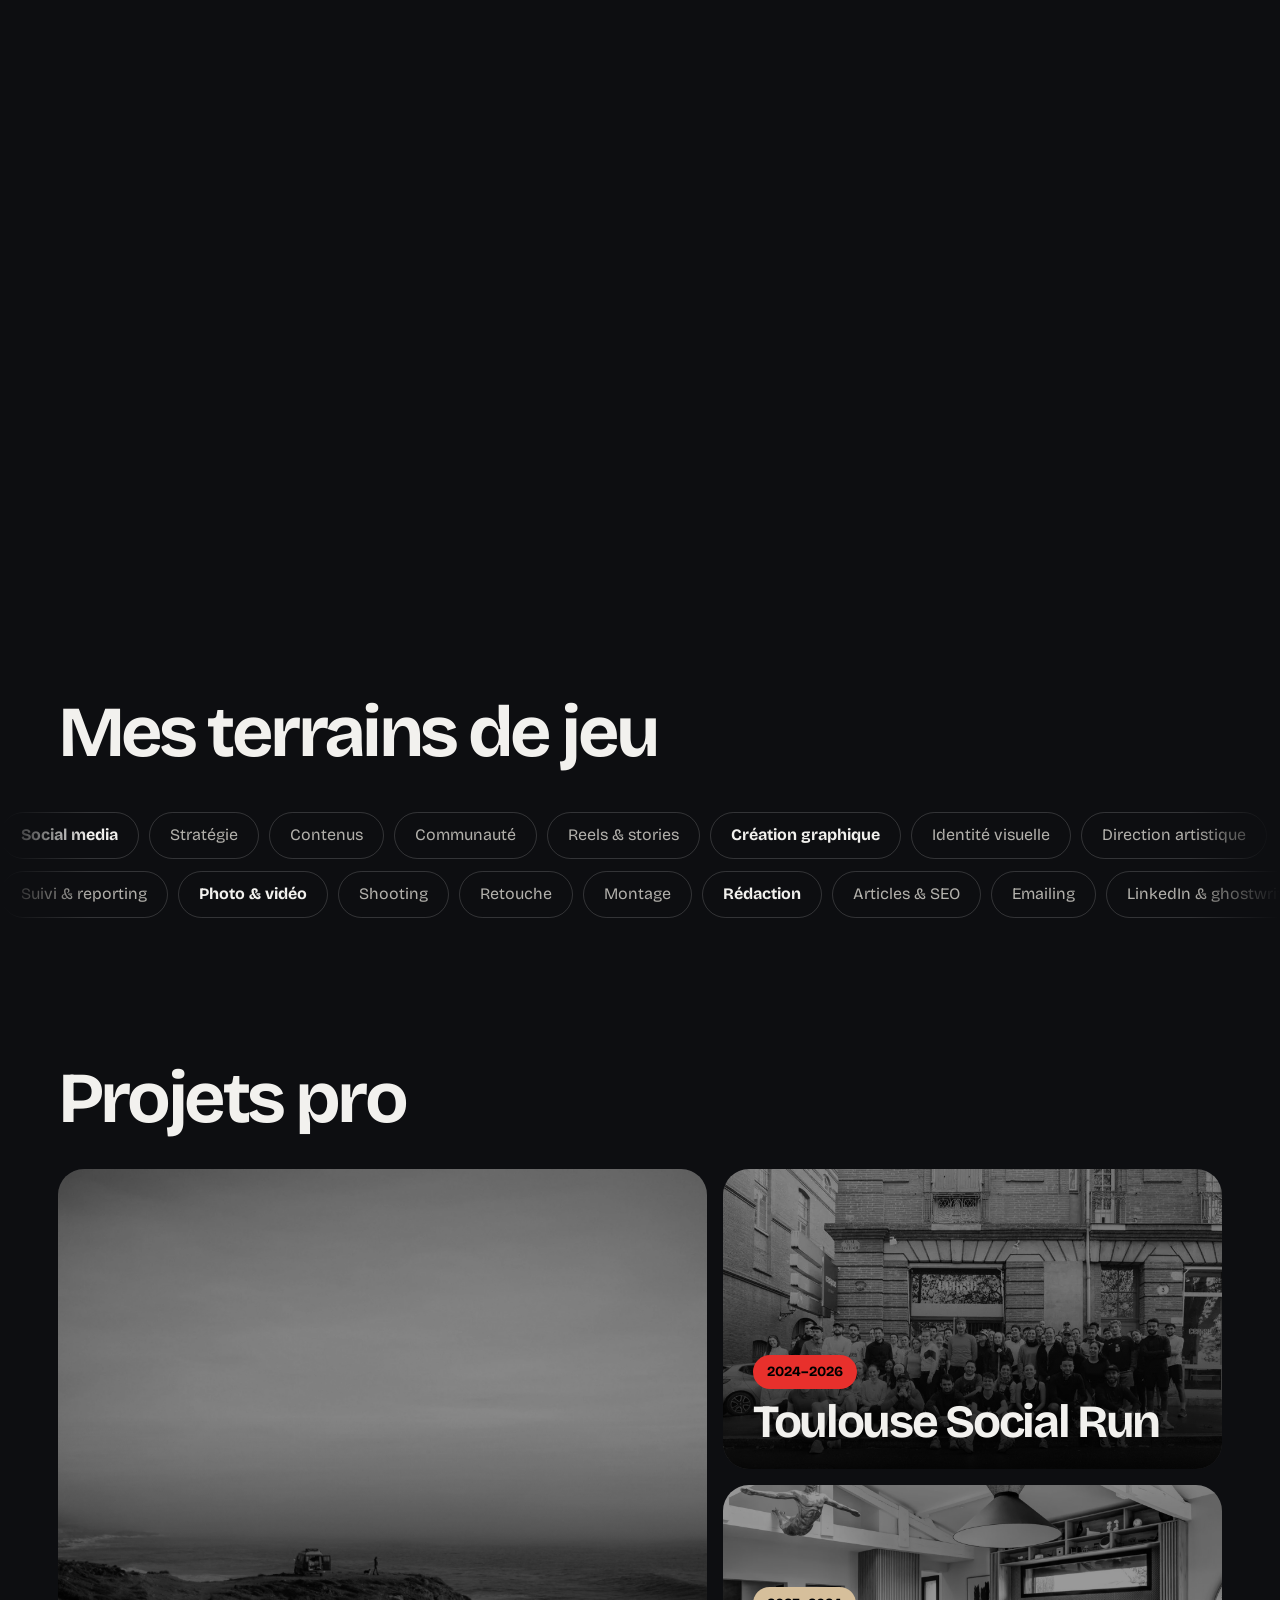
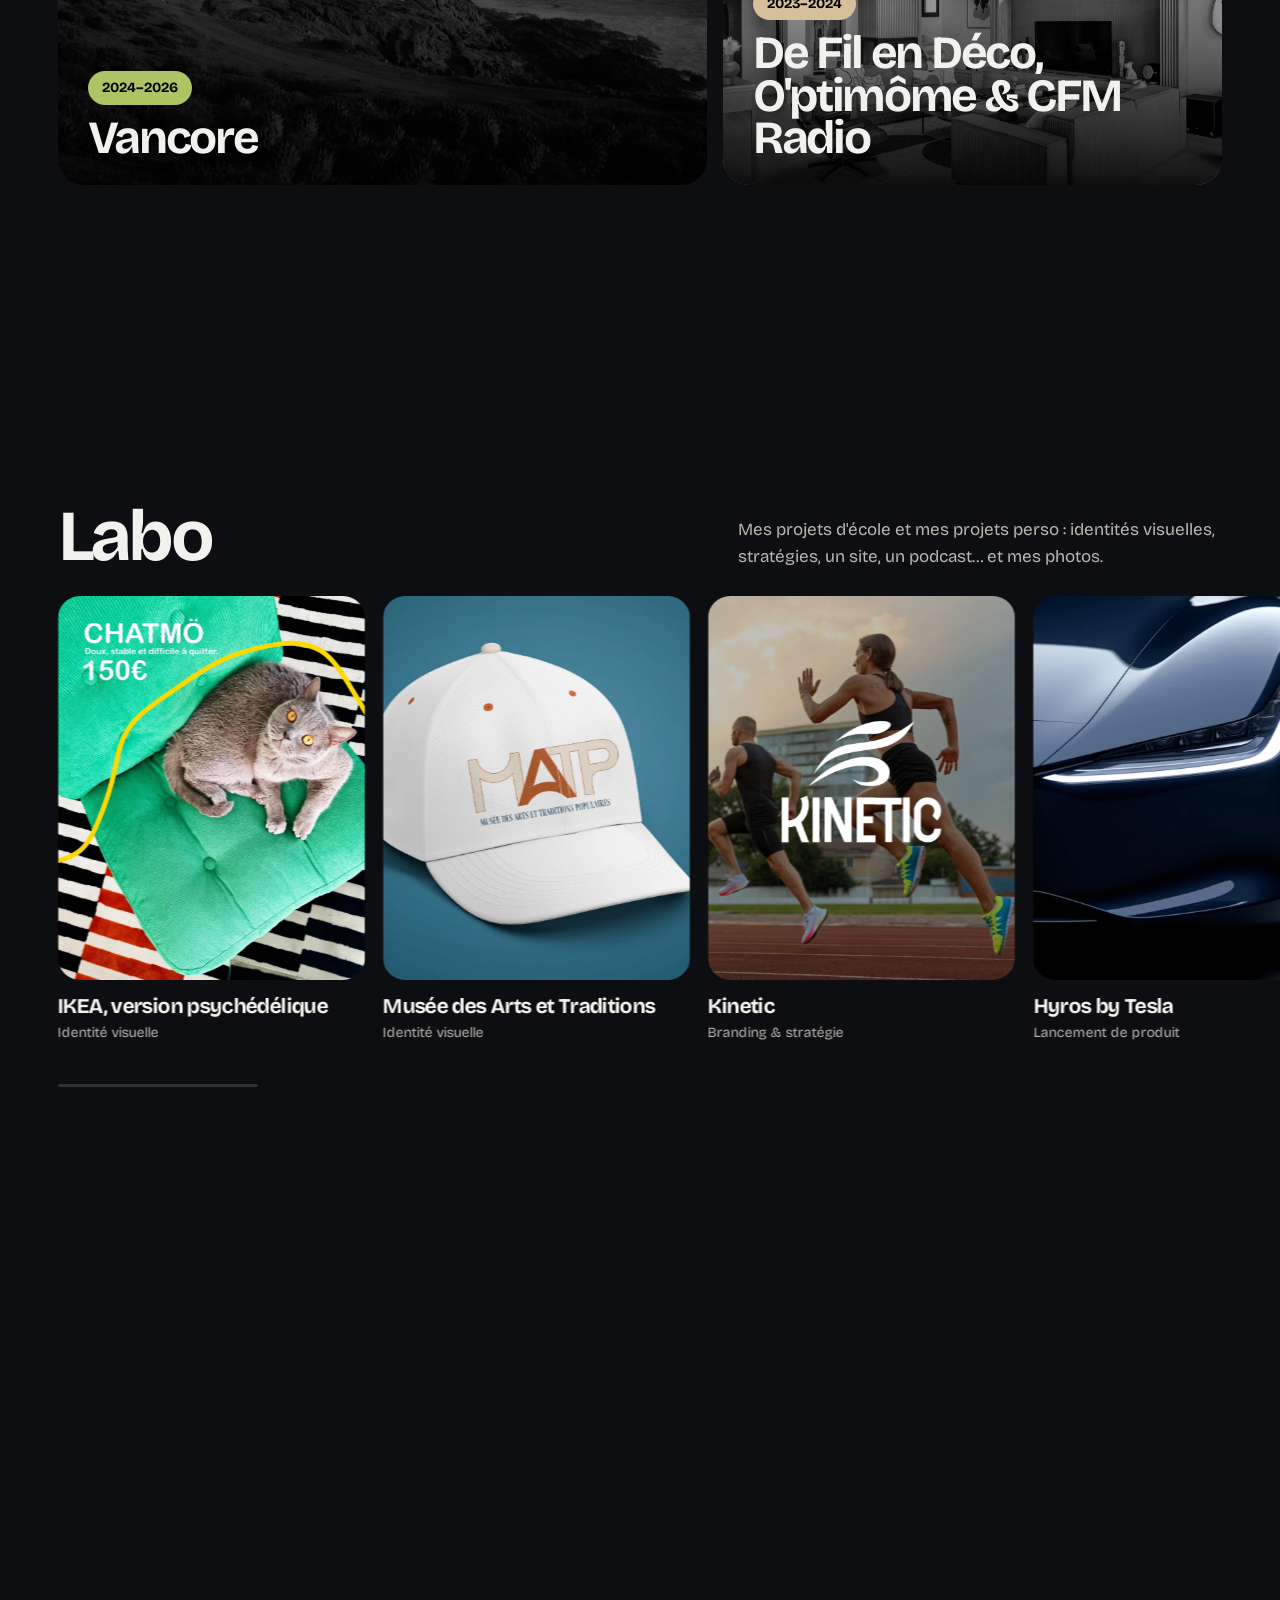
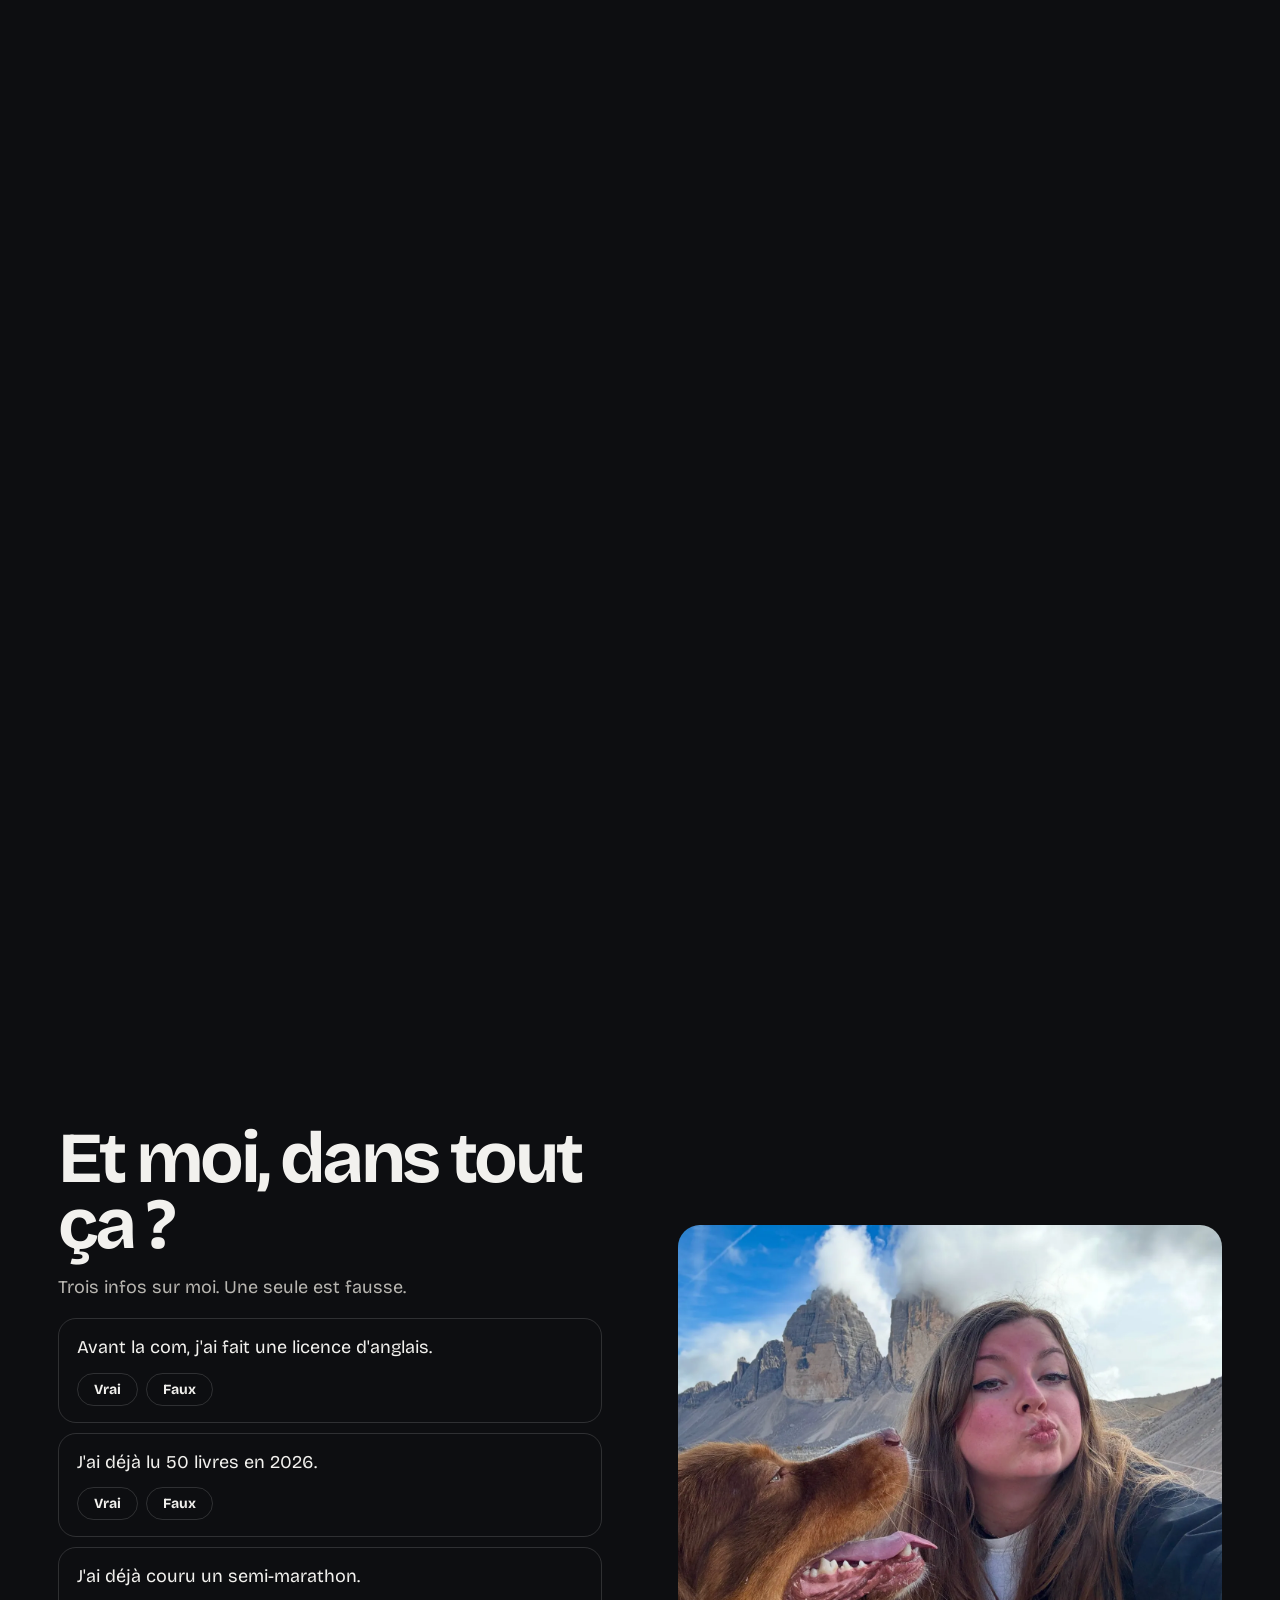
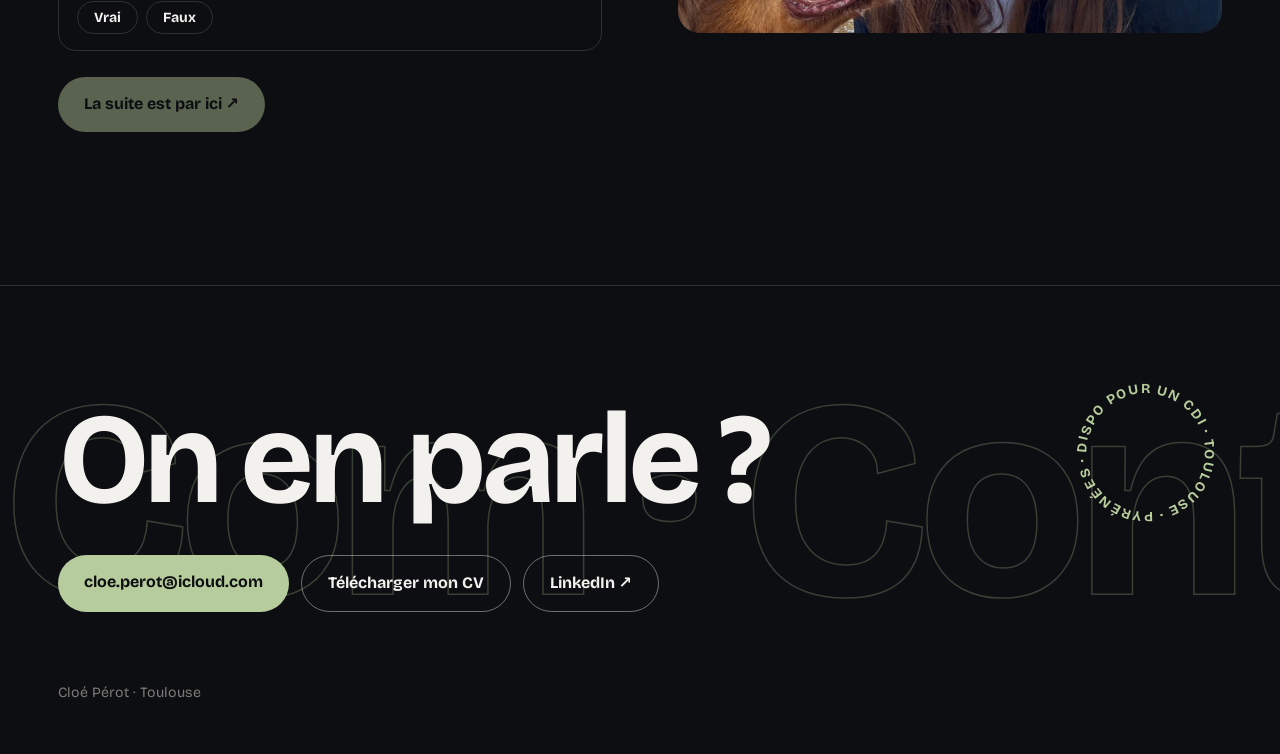
==== commit 450e8c35: "Accueil : vrai ou faux avec la licence d'anglais Co-Authored-By: Claude Opus 5.5 <noreply@anthropic." ====
--- a/index.html
+++ b/index.html
@@ -167,7 +167,7 @@
     <div>
       <h2 style="font-size:clamp(42px,5.6vw,76px);margin-bottom:28px">Et moi, dans tout ça ?</h2>
       <p class="vf-intro">Trois infos sur moi. Une seule est fausse.</p>
-      <ul class="vf-liste"><li data-v="vrai"><p class="q">J'ai déjà lu 50 livres en 2026.</p><div class="vf-btns"><button type="button" data-r="vrai">Vrai</button><button type="button" data-r="faux">Faux</button></div><p class="vf-rep" aria-live="polite"><b>Vrai !</b> J'adore lire, et je suis à mon 50<sup>e</sup> livre de l'année.</p></li><li data-v="vrai"><p class="q">Je fais la com d'un running club… et je n'ai jamais couru plus de 5&nbsp;km.</p><div class="vf-btns"><button type="button" data-r="vrai">Vrai</button><button type="button" data-r="faux">Faux</button></div><p class="vf-rep" aria-live="polite"><b>Vrai !</b> Mon record, c'est 2&nbsp;km. Mais j'y travaille (promis).</p></li><li data-v="faux"><p class="q">J'ai déjà couru un semi-marathon.</p><div class="vf-btns"><button type="button" data-r="vrai">Vrai</button><button type="button" data-r="faux">Faux</button></div><p class="vf-rep" aria-live="polite"><b>Faux !</b> Relis juste au-dessus 😅 21&nbsp;km, c'est pas encore pour tout de suite.</p></li></ul>
+      <ul class="vf-liste"><li data-v="vrai"><p class="q">Avant la com, j'ai fait une licence d'anglais.</p><div class="vf-btns"><button type="button" data-r="vrai">Vrai</button><button type="button" data-r="faux">Faux</button></div><p class="vf-rep" aria-live="polite"><b>Vrai !</b> Une licence LLCER à Jean Jaurès… puis j'ai bifurqué vers la com.</p></li><li data-v="vrai"><p class="q">J'ai déjà lu 50 livres en 2026.</p><div class="vf-btns"><button type="button" data-r="vrai">Vrai</button><button type="button" data-r="faux">Faux</button></div><p class="vf-rep" aria-live="polite"><b>Vrai !</b> J'adore lire, et je suis à mon 50<sup>e</sup> livre de l'année.</p></li><li data-v="faux"><p class="q">J'ai déjà couru un semi-marathon.</p><div class="vf-btns"><button type="button" data-r="vrai">Vrai</button><button type="button" data-r="faux">Faux</button></div><p class="vf-rep" aria-live="polite"><b>Faux !</b> Je fais la com d'un running club… mais mon record, c'est 2&nbsp;km. J'y travaille (promis).</p></li></ul>
       <a class="b plein vf-fin" href="a-propos.html">La suite est par ici ↗</a><span class="vf-score"></span>
     </div>
     <img src="assets/img/moi/cloe-atlas.webp" alt="Cloé et Atlas, son berger australien, dans les Dolomites" style="object-position:62% 40%">
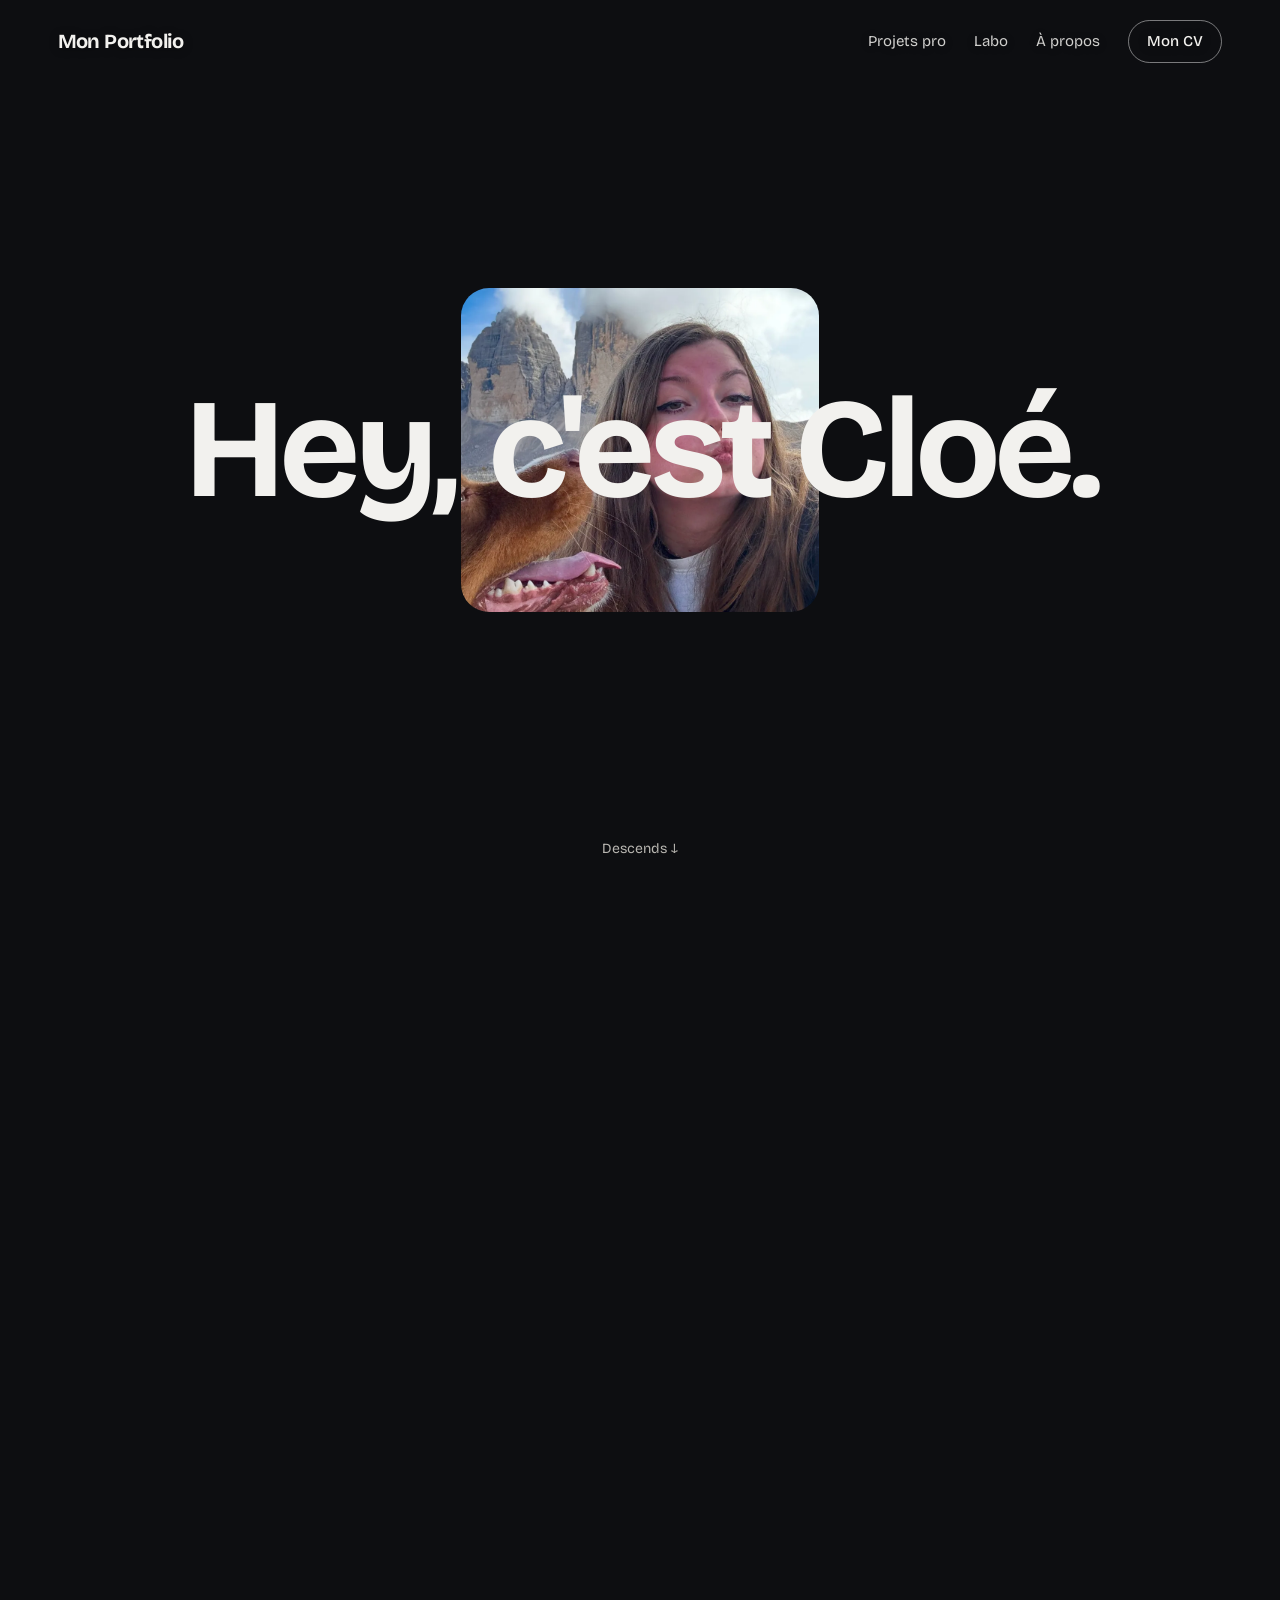
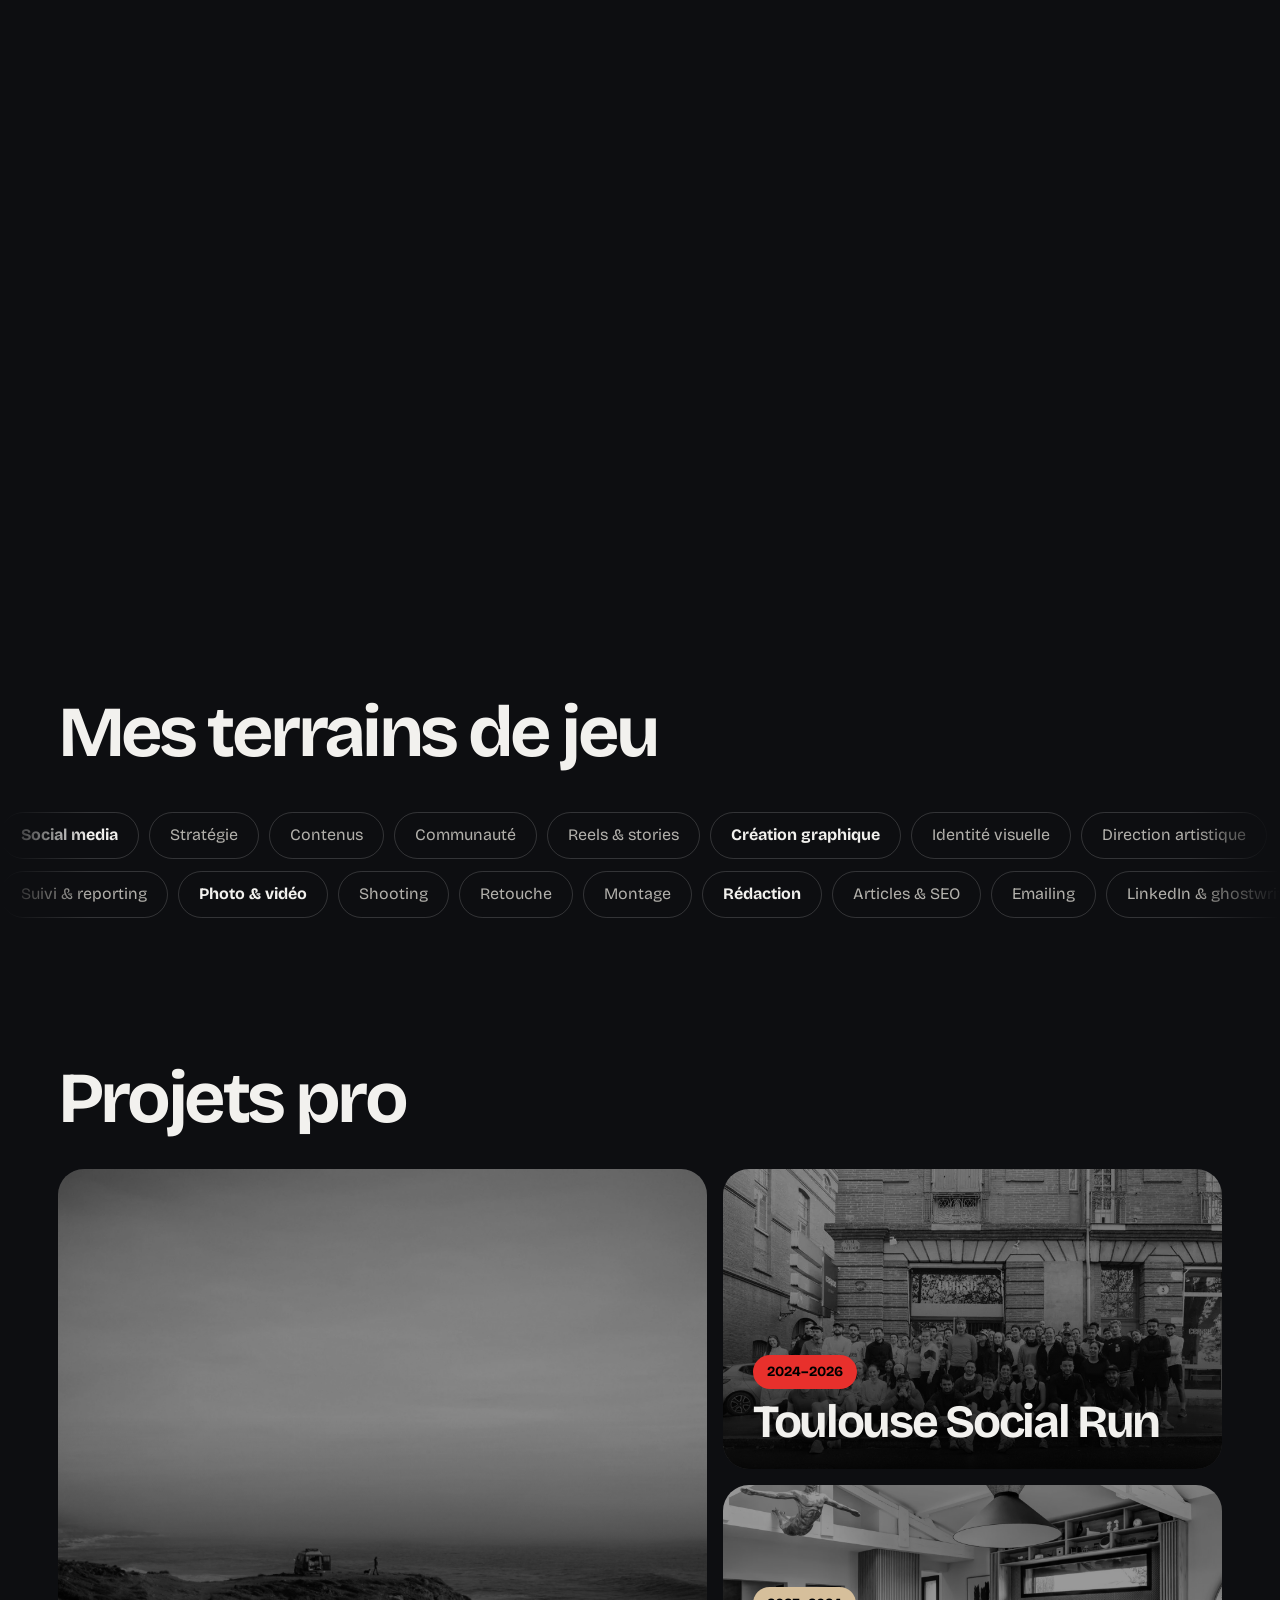
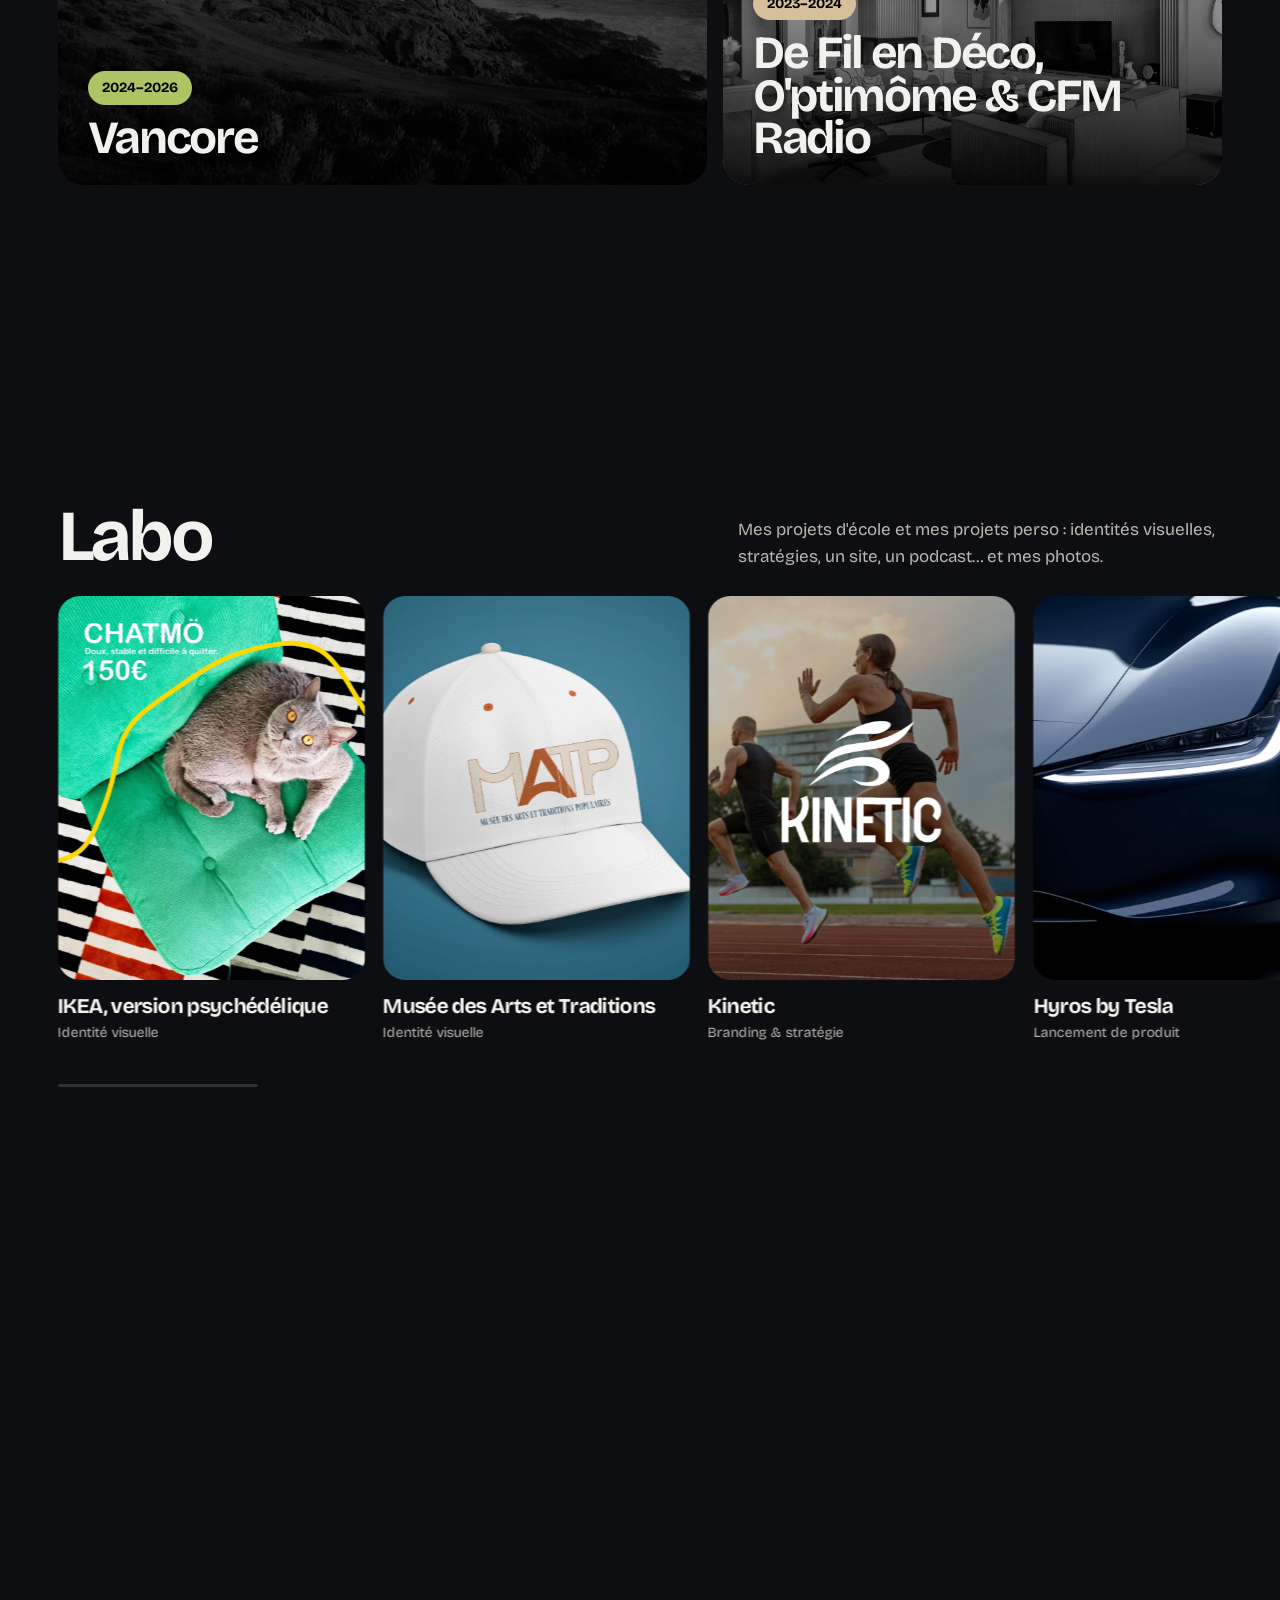
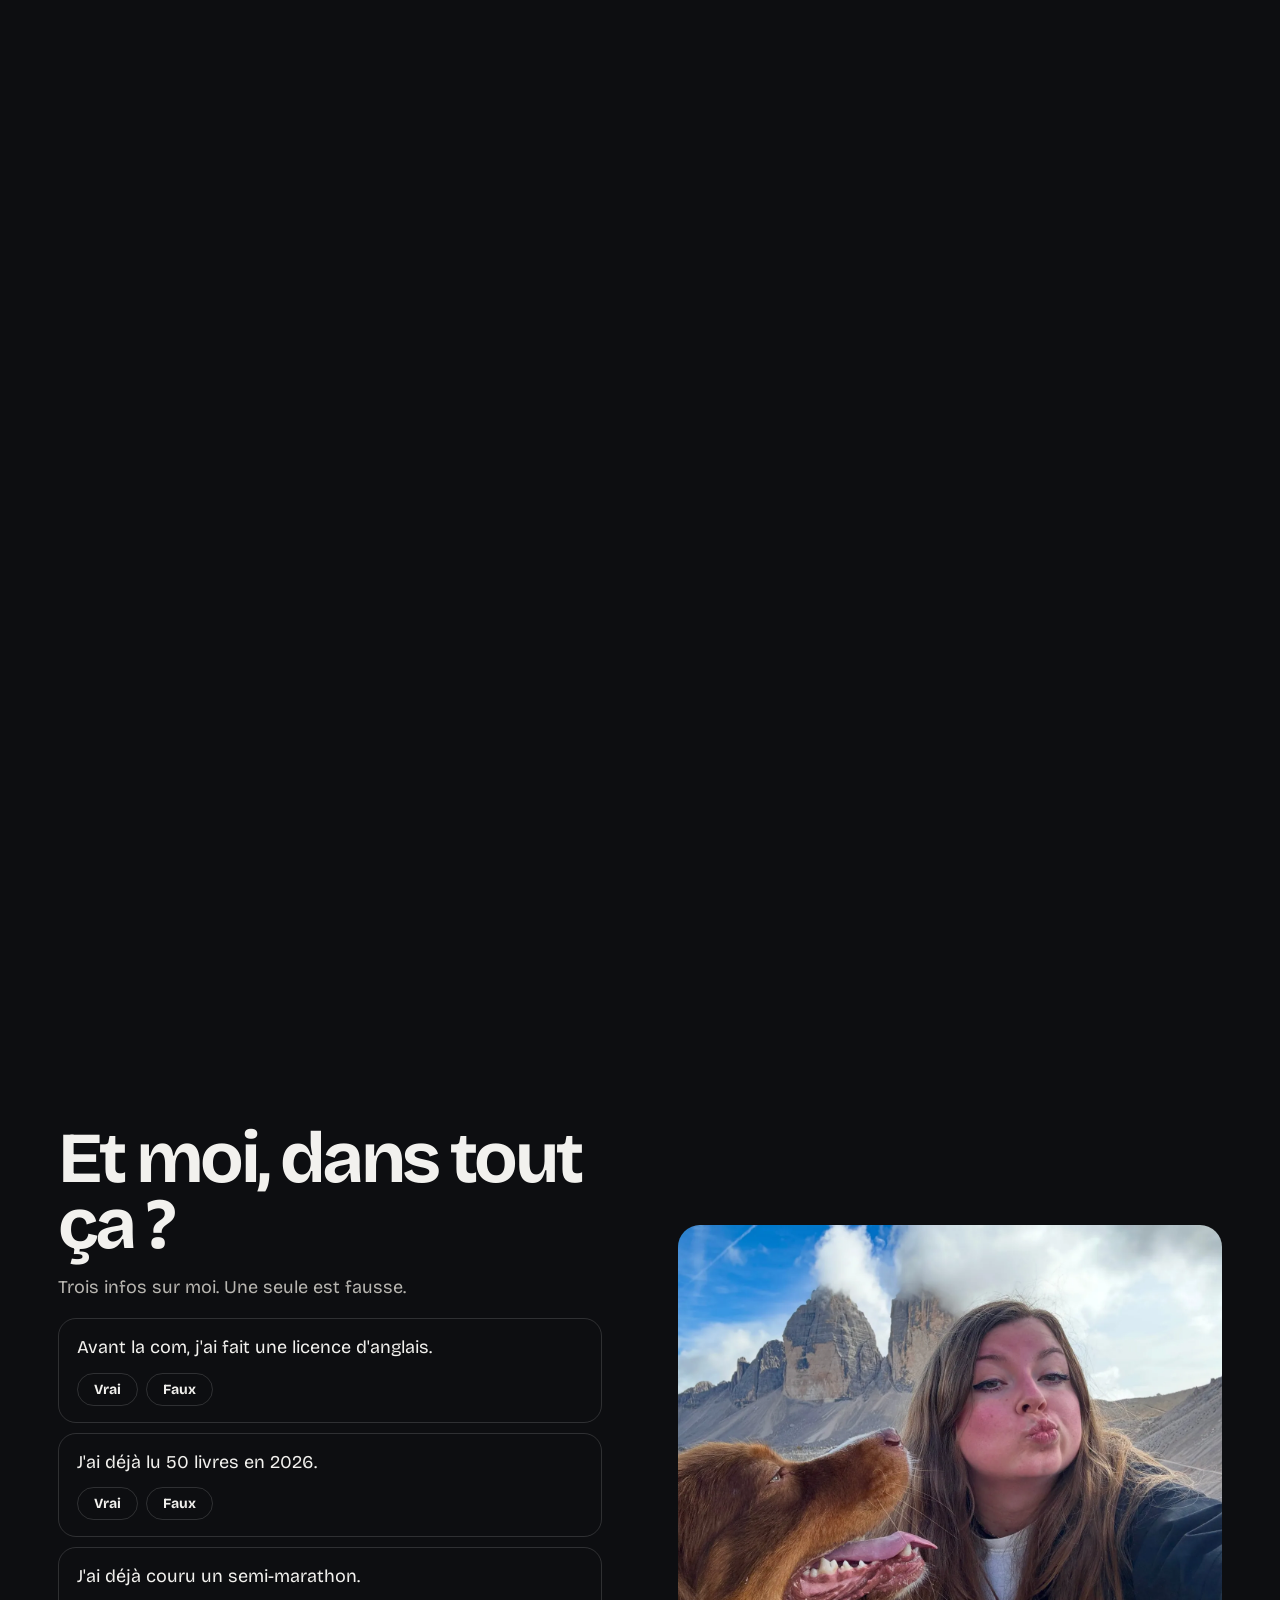
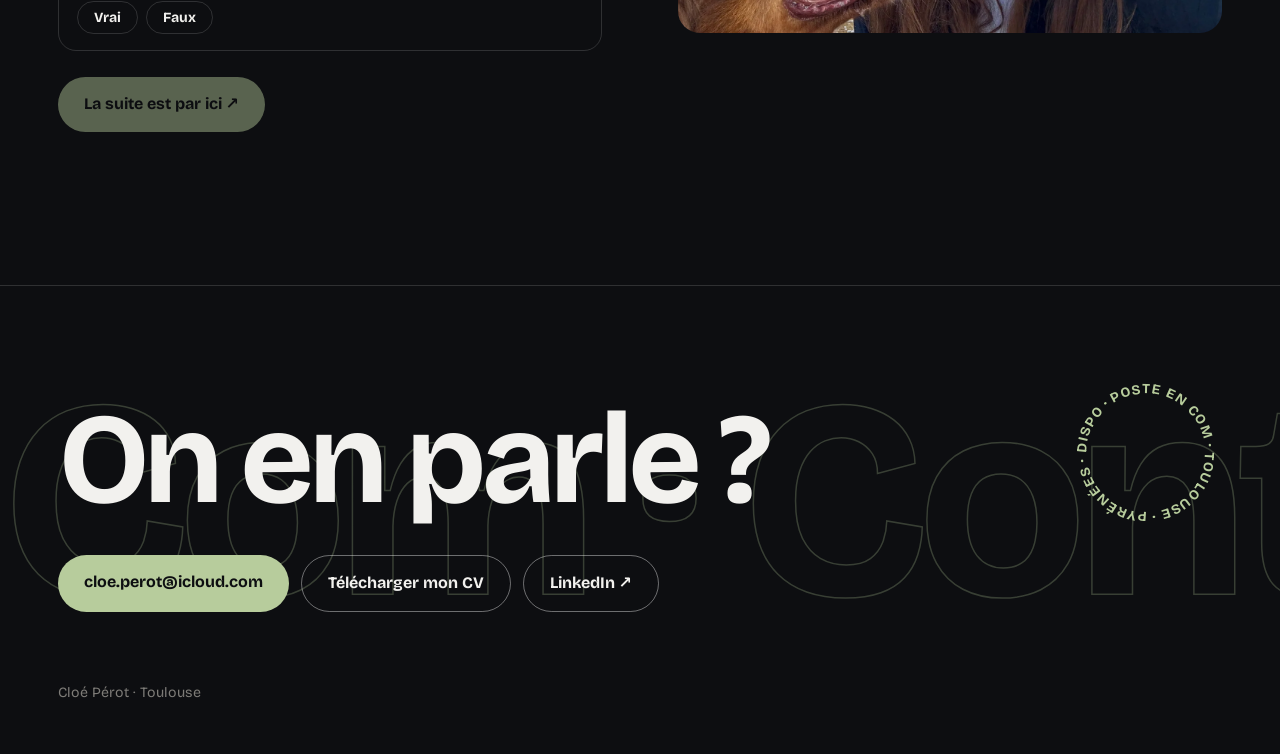
==== commit bce19c8d: "Recherche : un poste en com plutôt qu'un CDI Co-Authored-By: Claude Opus 5.5 <noreply@anthropic.com>" ====
--- a/index.html
+++ b/index.html
@@ -176,7 +176,7 @@
 
 <footer id="contact">
   <div class="fondtexte" aria-hidden="true">Com · Contenu · Communauté · Com · Contenu · Communauté ·&nbsp;</div>
-  <svg class="tampon" viewBox="0 0 150 150" aria-hidden="true"><defs><path id="cercle" d="M75,75 m-58,0 a58,58 0 1,1 116,0 a58,58 0 1,1 -116,0"/></defs><text><textPath href="#cercle" textLength="360" lengthAdjust="spacing">DISPO POUR UN CDI · TOULOUSE · PYRÉNÉES ·</textPath></text></svg>
+  <svg class="tampon" viewBox="0 0 150 150" aria-hidden="true"><defs><path id="cercle" d="M75,75 m-58,0 a58,58 0 1,1 116,0 a58,58 0 1,1 -116,0"/></defs><text><textPath href="#cercle" textLength="360" lengthAdjust="spacing">DISPO · POSTE EN COM · TOULOUSE · PYRÉNÉES ·</textPath></text></svg>
   <h2>On en parle ?</h2>
   <div class="btns"><a class="b plein" href="mailto:cloe.perot@icloud.com">cloe.perot@icloud.com</a><a class="b ligne" href="#" title="Bientôt disponible">Télécharger mon CV</a><a class="b ligne" href="https://www.linkedin.com/in/cloeperot/" target="_blank" rel="noopener">LinkedIn ↗</a></div>
   <small>Cloé Pérot · Toulouse</small>
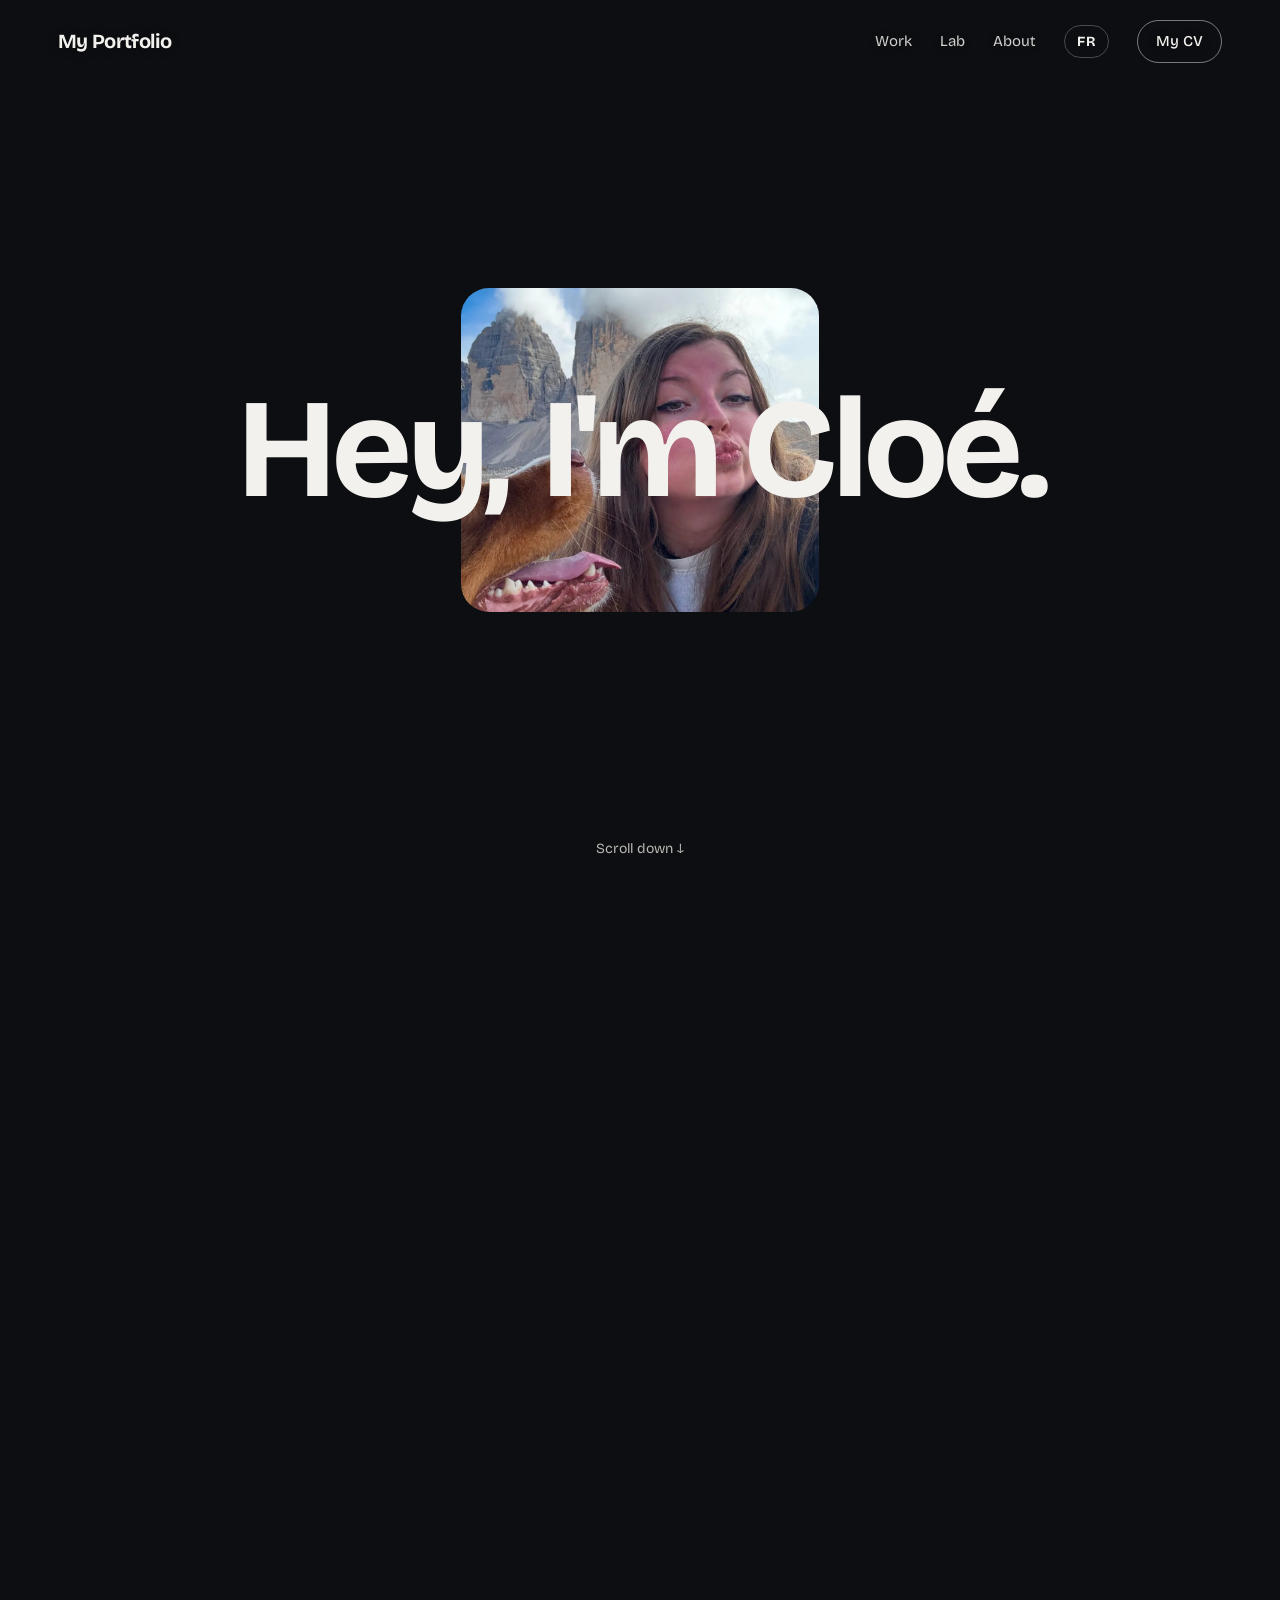
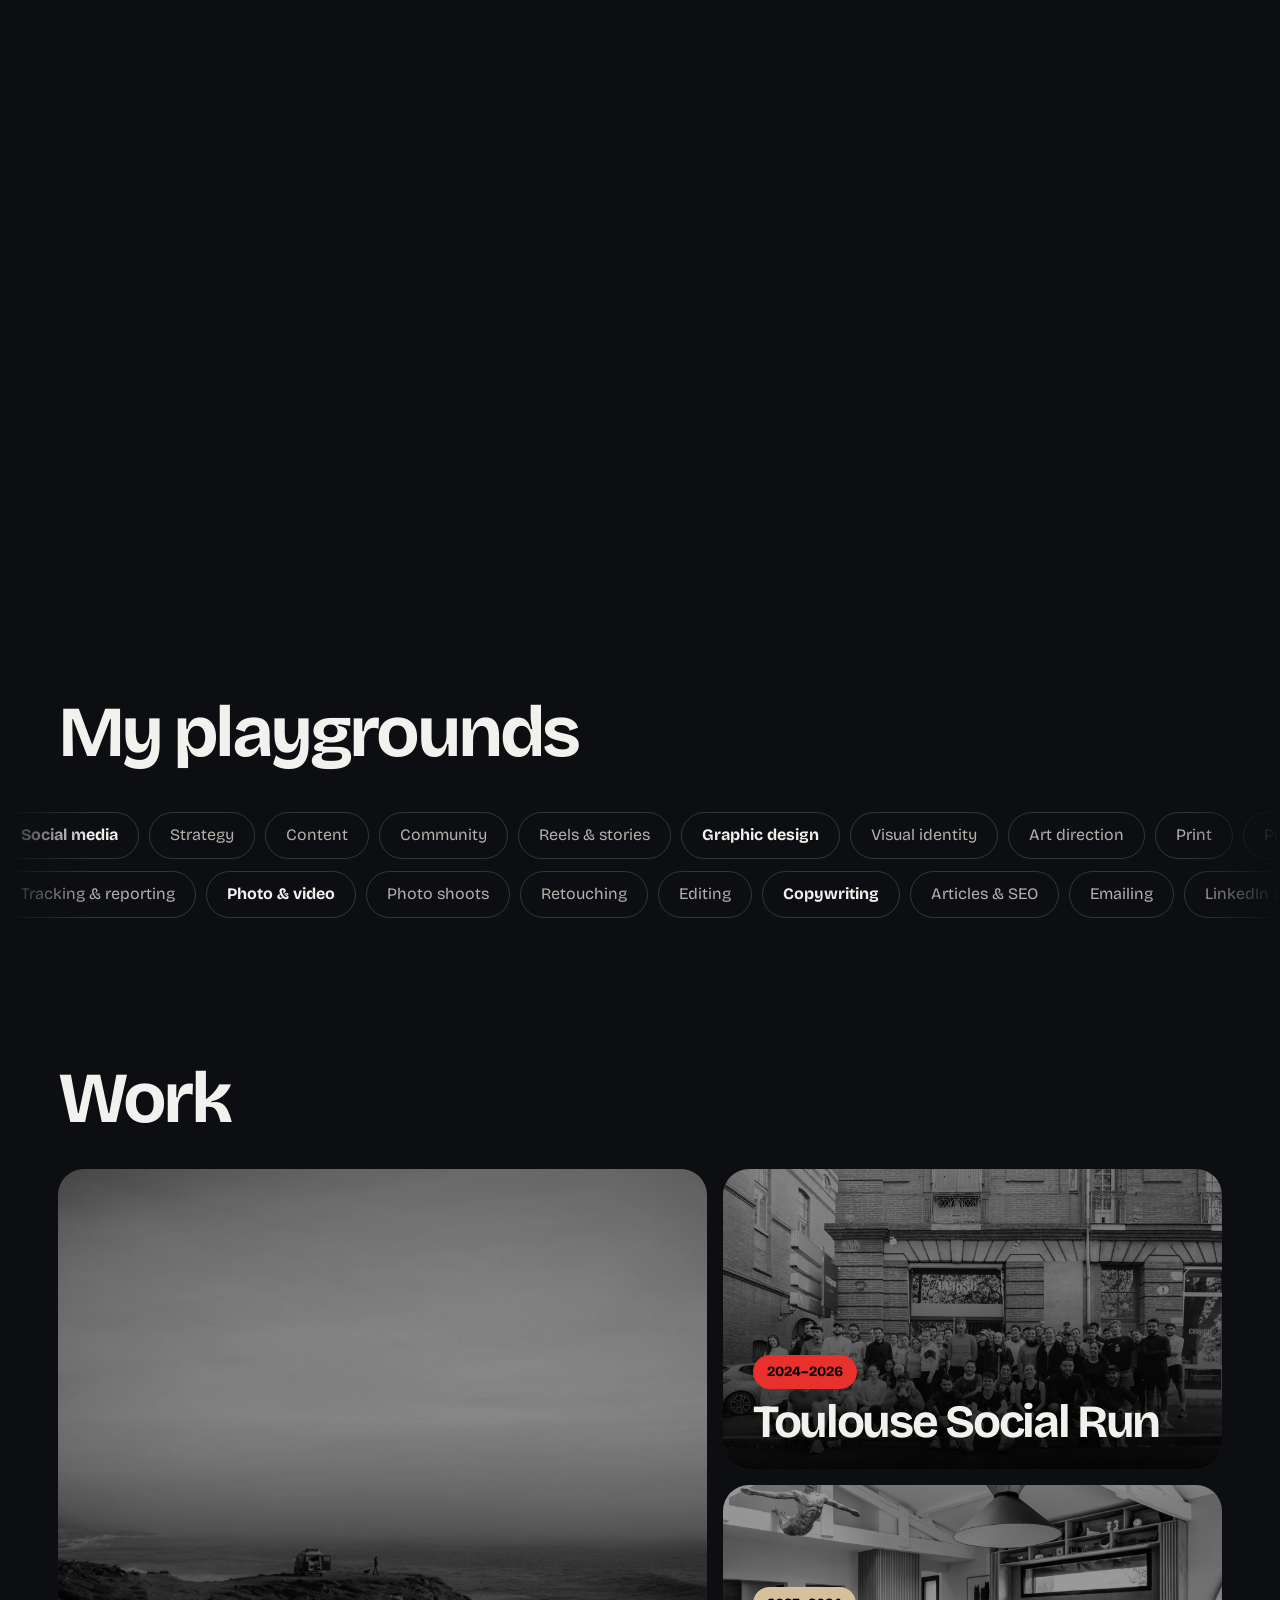
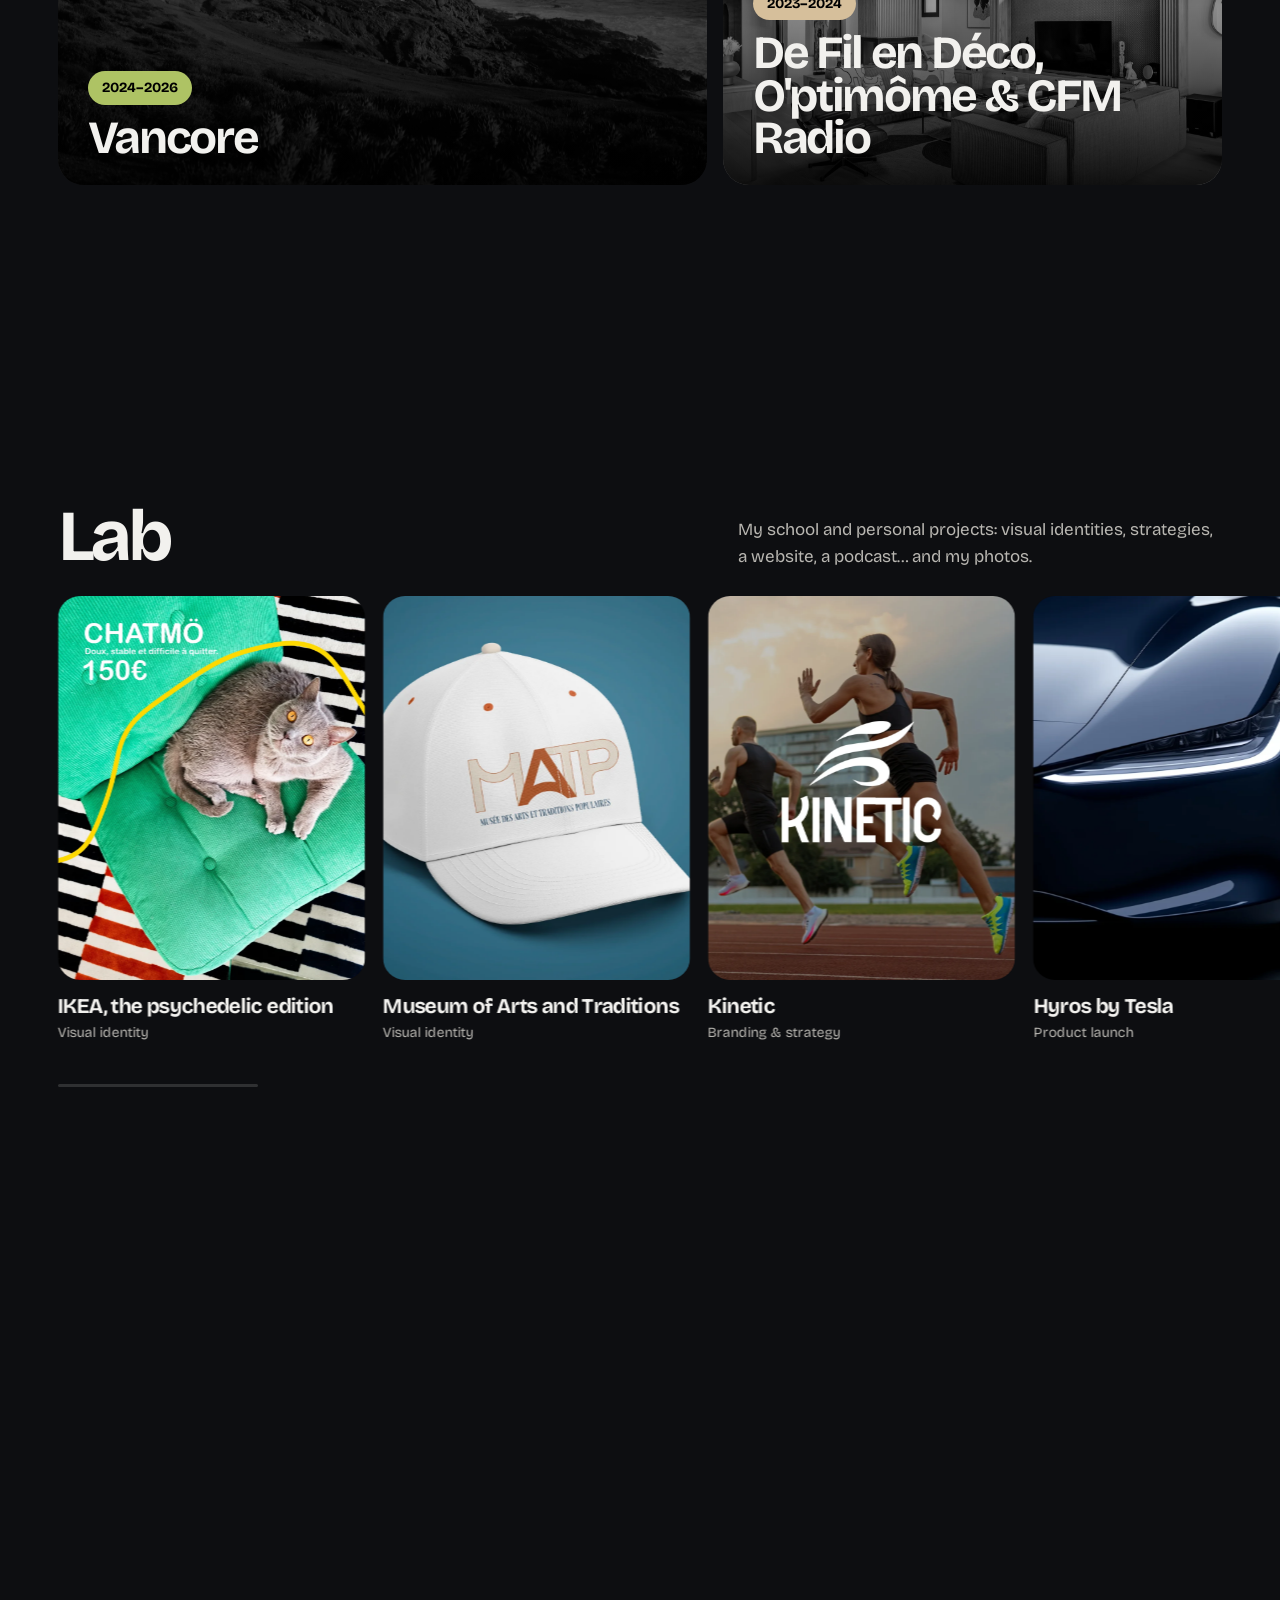
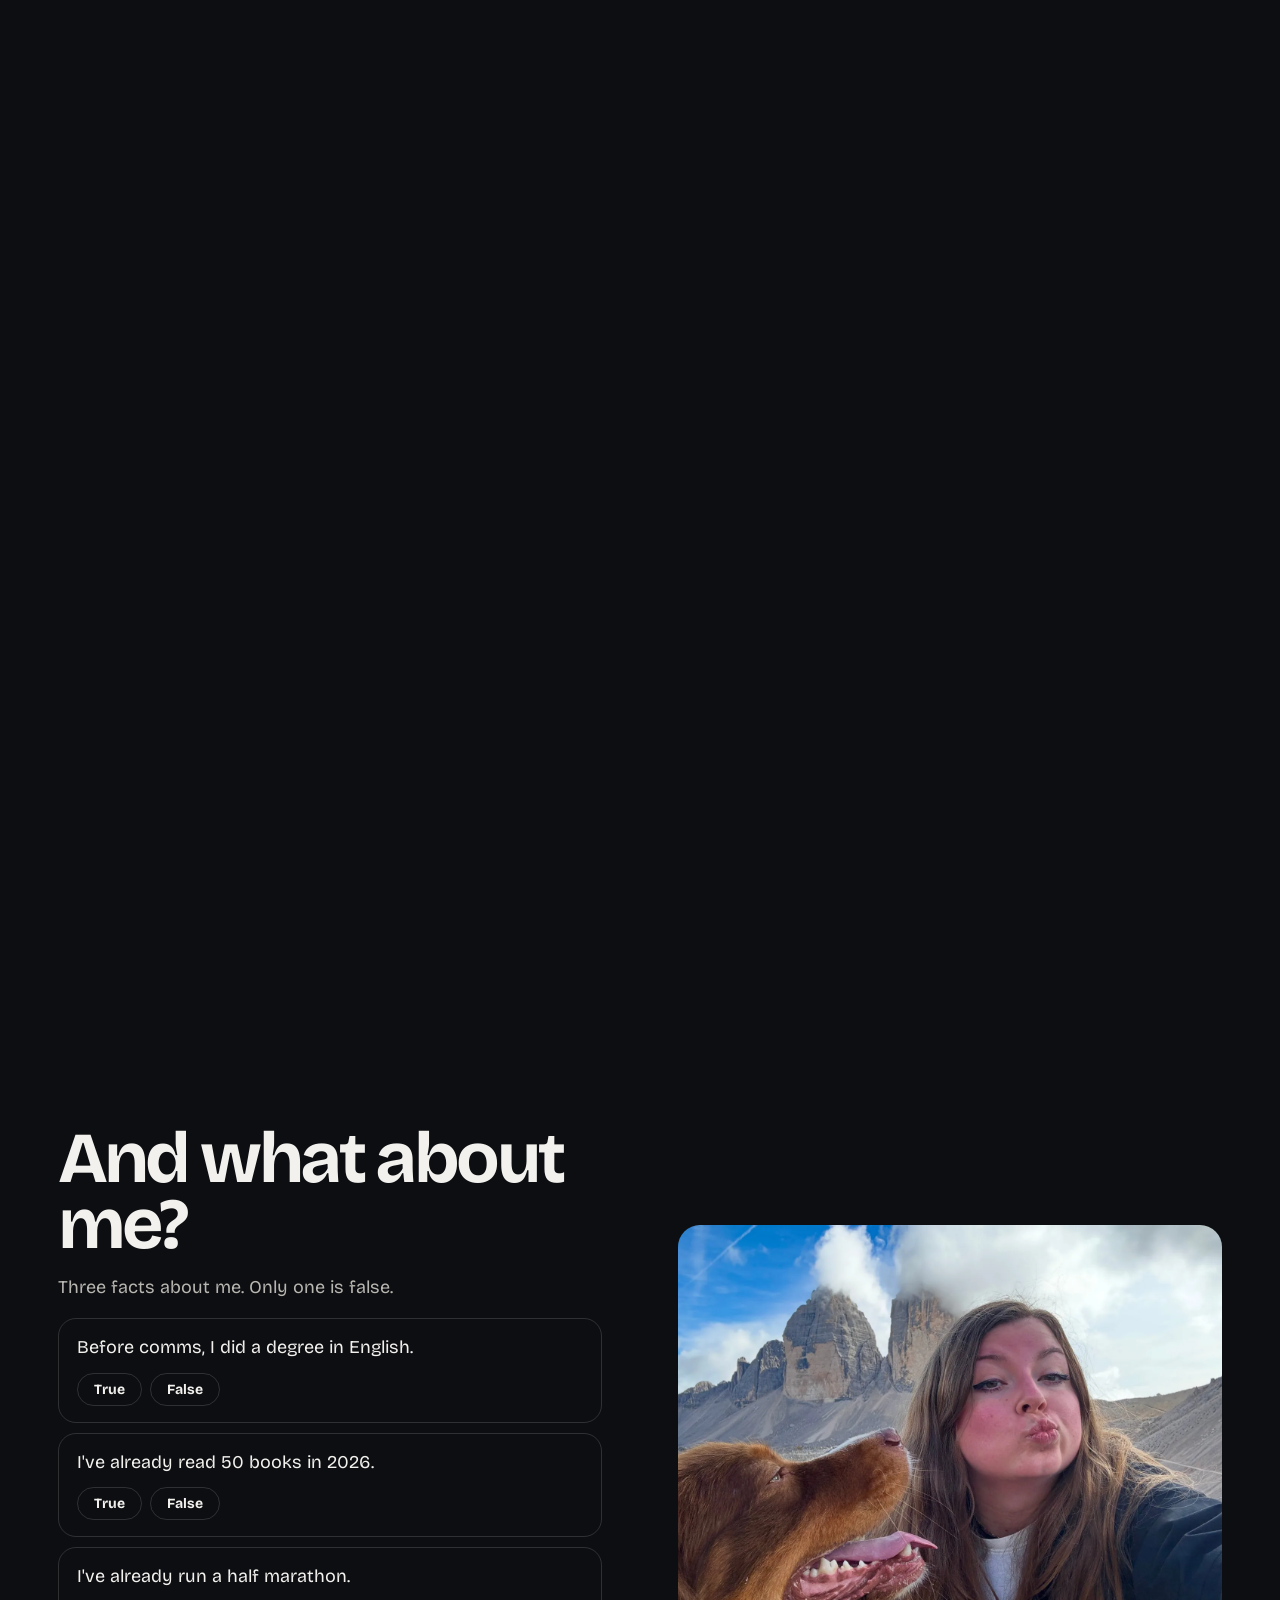
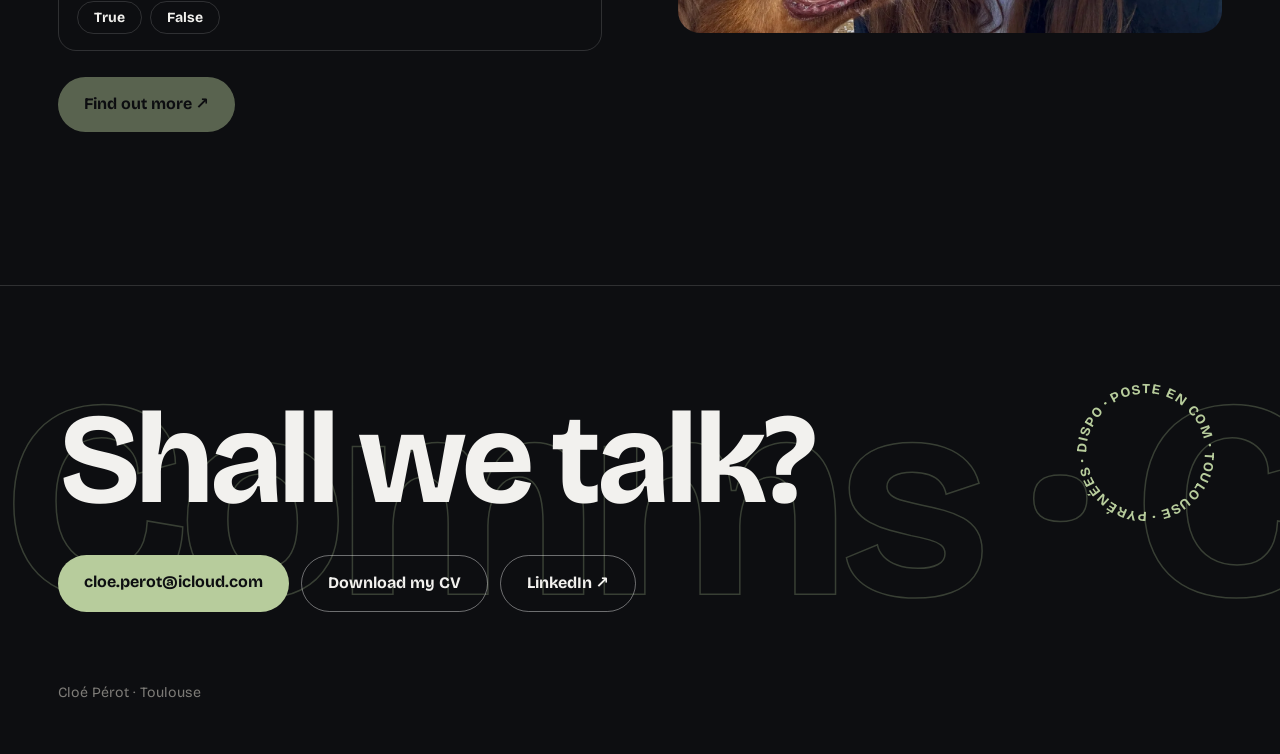
==== commit bb600d9d: "Version anglaise du site avec bouton FR / EN Co-Authored-By: Claude Opus 5.5 <noreply@anthropic.com>" ====
--- a/index.html
+++ b/index.html
@@ -167,7 +167,7 @@
     <div>
       <h2 style="font-size:clamp(42px,5.6vw,76px);margin-bottom:28px">Et moi, dans tout ça ?</h2>
       <p class="vf-intro">Trois infos sur moi. Une seule est fausse.</p>
-      <ul class="vf-liste"><li data-v="vrai"><p class="q">Avant la com, j'ai fait une licence d'anglais.</p><div class="vf-btns"><button type="button" data-r="vrai">Vrai</button><button type="button" data-r="faux">Faux</button></div><p class="vf-rep" aria-live="polite"><b>Vrai !</b> Une licence LLCER à Jean Jaurès… puis j'ai bifurqué vers la com.</p></li><li data-v="vrai"><p class="q">J'ai déjà lu 50 livres en 2026.</p><div class="vf-btns"><button type="button" data-r="vrai">Vrai</button><button type="button" data-r="faux">Faux</button></div><p class="vf-rep" aria-live="polite"><b>Vrai !</b> J'adore lire, et je suis à mon 50<sup>e</sup> livre de l'année.</p></li><li data-v="faux"><p class="q">J'ai déjà couru un semi-marathon.</p><div class="vf-btns"><button type="button" data-r="vrai">Vrai</button><button type="button" data-r="faux">Faux</button></div><p class="vf-rep" aria-live="polite"><b>Faux !</b> Je fais la com d'un running club… mais mon record, c'est 2&nbsp;km. J'y travaille (promis).</p></li></ul>
+      <ul class="vf-liste"><li data-v="vrai"><p class="q">Avant la com, j'ai fait une licence d'anglais.</p><div class="vf-btns"><button type="button" data-r="vrai">Vrai</button><button type="button" data-r="faux">Faux</button></div><p class="vf-rep" aria-live="polite"><b>Vrai !</b> Une licence LLCER à Jean Jaurès… puis j'ai bifurqué vers la com.</p></li><li data-v="vrai"><p class="q">J'ai déjà lu 50 livres en 2026.</p><div class="vf-btns"><button type="button" data-r="vrai">Vrai</button><button type="button" data-r="faux">Faux</button></div><p class="vf-rep" aria-live="polite"><b>Vrai !</b> J'adore lire, et je suis à mon 50<sup data-en="th">e</sup> livre de l'année.</p></li><li data-v="faux"><p class="q">J'ai déjà couru un semi-marathon.</p><div class="vf-btns"><button type="button" data-r="vrai">Vrai</button><button type="button" data-r="faux">Faux</button></div><p class="vf-rep" aria-live="polite"><b>Faux !</b> Je fais la com d'un running club… mais mon record, c'est 2&nbsp;km. J'y travaille (promis).</p></li></ul>
       <a class="b plein vf-fin" href="a-propos.html">La suite est par ici ↗</a><span class="vf-score"></span>
     </div>
     <img src="assets/img/moi/cloe-atlas.webp" alt="Cloé et Atlas, son berger australien, dans les Dolomites" style="object-position:62% 40%">
@@ -182,6 +182,7 @@
   <small>Cloé Pérot · Toulouse</small>
 </footer>
 
+<script src="assets/i18n.js"></script>
 <script>
 const menu = document.getElementById('menu');
 const finHero = () => document.getElementById('haut').offsetHeight - 90;
@@ -233,7 +234,7 @@
   let faits = 0, bons = 0;
   l.querySelectorAll('li').forEach(li => li.querySelectorAll('button').forEach(b => b.addEventListener('click', () => {
     const ok = b.dataset.r === li.dataset.v; li.classList.add('fait', ok ? 'juste' : 'rate'); faits++; if (ok) bons++;
-    if (faits === 3) { fin.classList.add('ok'); sc.textContent = bons === 3 ? '3 / 3, bien joué !' : bons + ' / 3, la suite va t\'aider 😉'; }
+    if (faits === 3) { fin.classList.add('ok'); const T = window.t || (x => x); sc.textContent = bons === 3 ? T('3 / 3, bien joué !') : bons + ' ' + T('/ 3, la suite va t\'aider 😉'); }
   })));
 }
 </script>
--- a/assets/base.css
+++ b/assets/base.css
@@ -19,7 +19,19 @@
 .menu nav a:not(.cv) { opacity: 0.85; } .menu nav a:not(.cv):hover { opacity: 1; }
 .cv { border: 1px solid rgba(255,255,255,0.45); padding: 9px 18px; border-radius: 999px; font-weight: 500; }
 .cv:hover { background: var(--texte); color: var(--nuit); }
-@media (max-width: 720px) { .menu nav a.opt { display: none; } .menu nav { gap: 16px; } }
+.burger { display: none; }
+@media (max-width: 720px) {
+  .burger { display: inline-flex; align-items: center; gap: 10px; position: relative; z-index: 12; font: 700 15px "Bricolage", sans-serif; color: var(--texte); background: none; border: 1px solid rgba(255,255,255,0.4); border-radius: 999px; padding: 10px 18px; cursor: pointer; }
+  .burger i { display: grid; gap: 4px; } .burger i::before, .burger i::after { content: ""; display: block; width: 16px; height: 2px; background: currentColor; border-radius: 2px; transition: transform .3s; }
+  .menu.ouvert .burger i::before { transform: translateY(3px) rotate(45deg); } .menu.ouvert .burger i::after { transform: translateY(-3px) rotate(-45deg); }
+  .menu .nom { position: relative; z-index: 12; }
+  .menu nav { position: fixed; inset: 0; z-index: 11; flex-direction: column; align-items: flex-start; justify-content: center; gap: 10px; padding: 0 var(--m); background: var(--nuit); opacity: 0; visibility: hidden; transition: opacity .3s, visibility .3s; }
+  .menu.ouvert nav { opacity: 1; visibility: visible; }
+  .menu nav a, .menu nav a.opt { display: block; font-size: clamp(36px, 11vw, 52px); font-weight: 800; letter-spacing: -0.04em; opacity: 1 !important; }
+  .menu nav a.cv { margin-top: 18px; font-size: 18px; letter-spacing: 0; }
+  body.menu-ouvert { overflow: hidden; }
+  .menu.ouvert { backdrop-filter: none; -webkit-backdrop-filter: none; background: var(--nuit); }
+}
 
 .btns { display: flex; gap: 12px; flex-wrap: wrap; }
 .b { display: inline-block; padding: 15px 26px; border-radius: 999px; font-weight: 700; font-size: 16px; transition: transform 0.2s, background 0.2s; }
@@ -65,3 +77,21 @@
 body.tsr .formats .pastilles li:last-child { background: none; color: var(--texte); border-color: var(--ligne); font-weight: 400; }
 body.tsr .pastilles li { border-color: rgba(232,48,44,0.55); }
 body.tsr .domaines li { border-color: rgba(232,48,44,0.45); }
+
+/* texte non sélectionnable, images non téléchargeables, curseurs adaptés */
+html { cursor: default; -webkit-user-select: none; user-select: none; -webkit-touch-callout: none; }
+img, video { -webkit-user-drag: none; user-drag: none; }
+a, button, summary, label, [role="button"], .zoom, .carte-bref, .lire, .postit, .vf-btns button, .tiroir li, .mos a, .rail a { cursor: pointer; }
+a.zoom, .zoom img { cursor: zoom-in; }
+.reels figure, .reels video { cursor: pointer; }
+.piste-labo .rail { cursor: default; }
+.barre, .lecteur .barre { cursor: pointer; }
+dialog.vue img { cursor: zoom-out; }
+dialog.vue .nav, .caro-bt, .fermer, .son-bt { cursor: pointer; }
+:disabled { cursor: not-allowed; }
+
+/* bouton de langue */
+.menu .langue { font: 700 14px "Bricolage", sans-serif; color: var(--texte); background: none; border: 1px solid rgba(255,255,255,0.25); border-radius: 999px; padding: 7px 12px; cursor: pointer; letter-spacing: 0.04em; }
+.menu .langue:hover { border-color: var(--lilas); color: var(--lilas); }
+@media (max-width: 720px) { .menu nav .langue { margin-top: 18px; font-size: 18px; padding: 10px 18px; } }
+.vo { font-size: 13px !important; color: var(--doux) !important; font-style: italic; margin: 0 0 12px !important; }
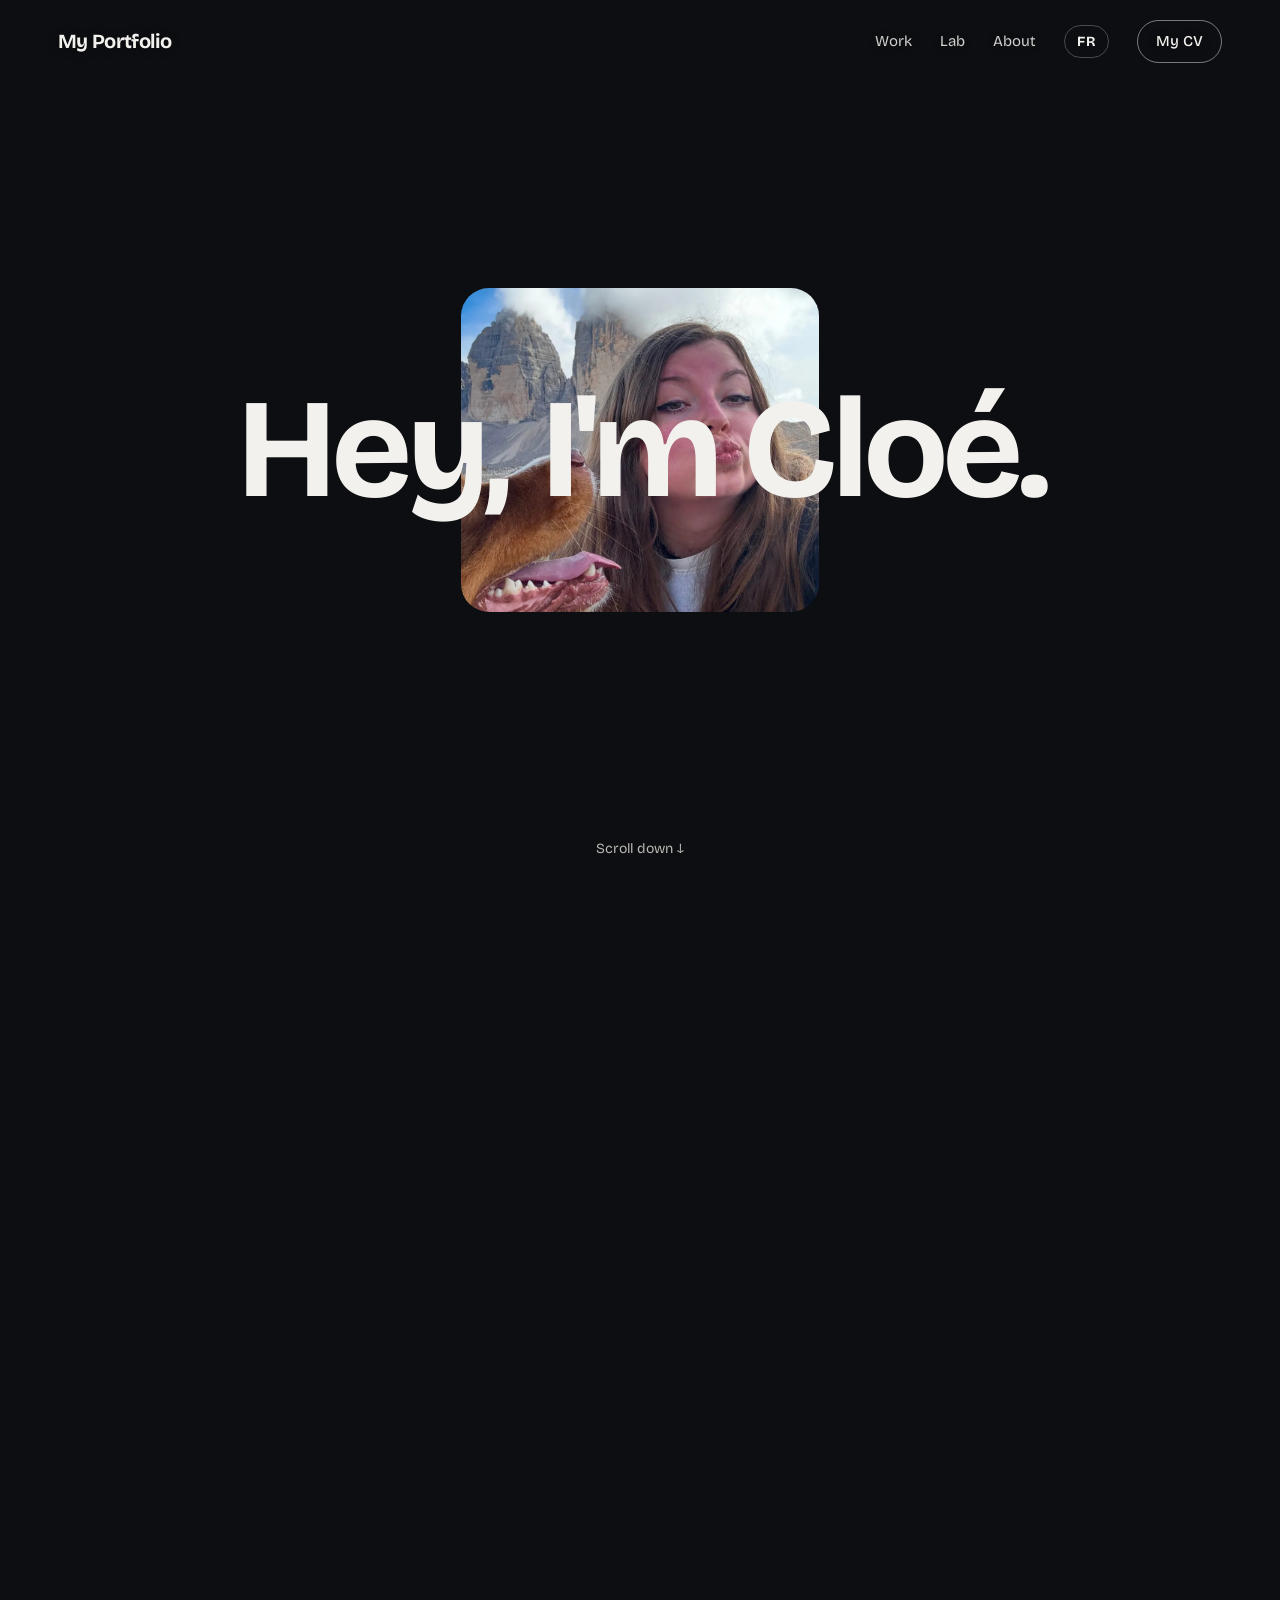
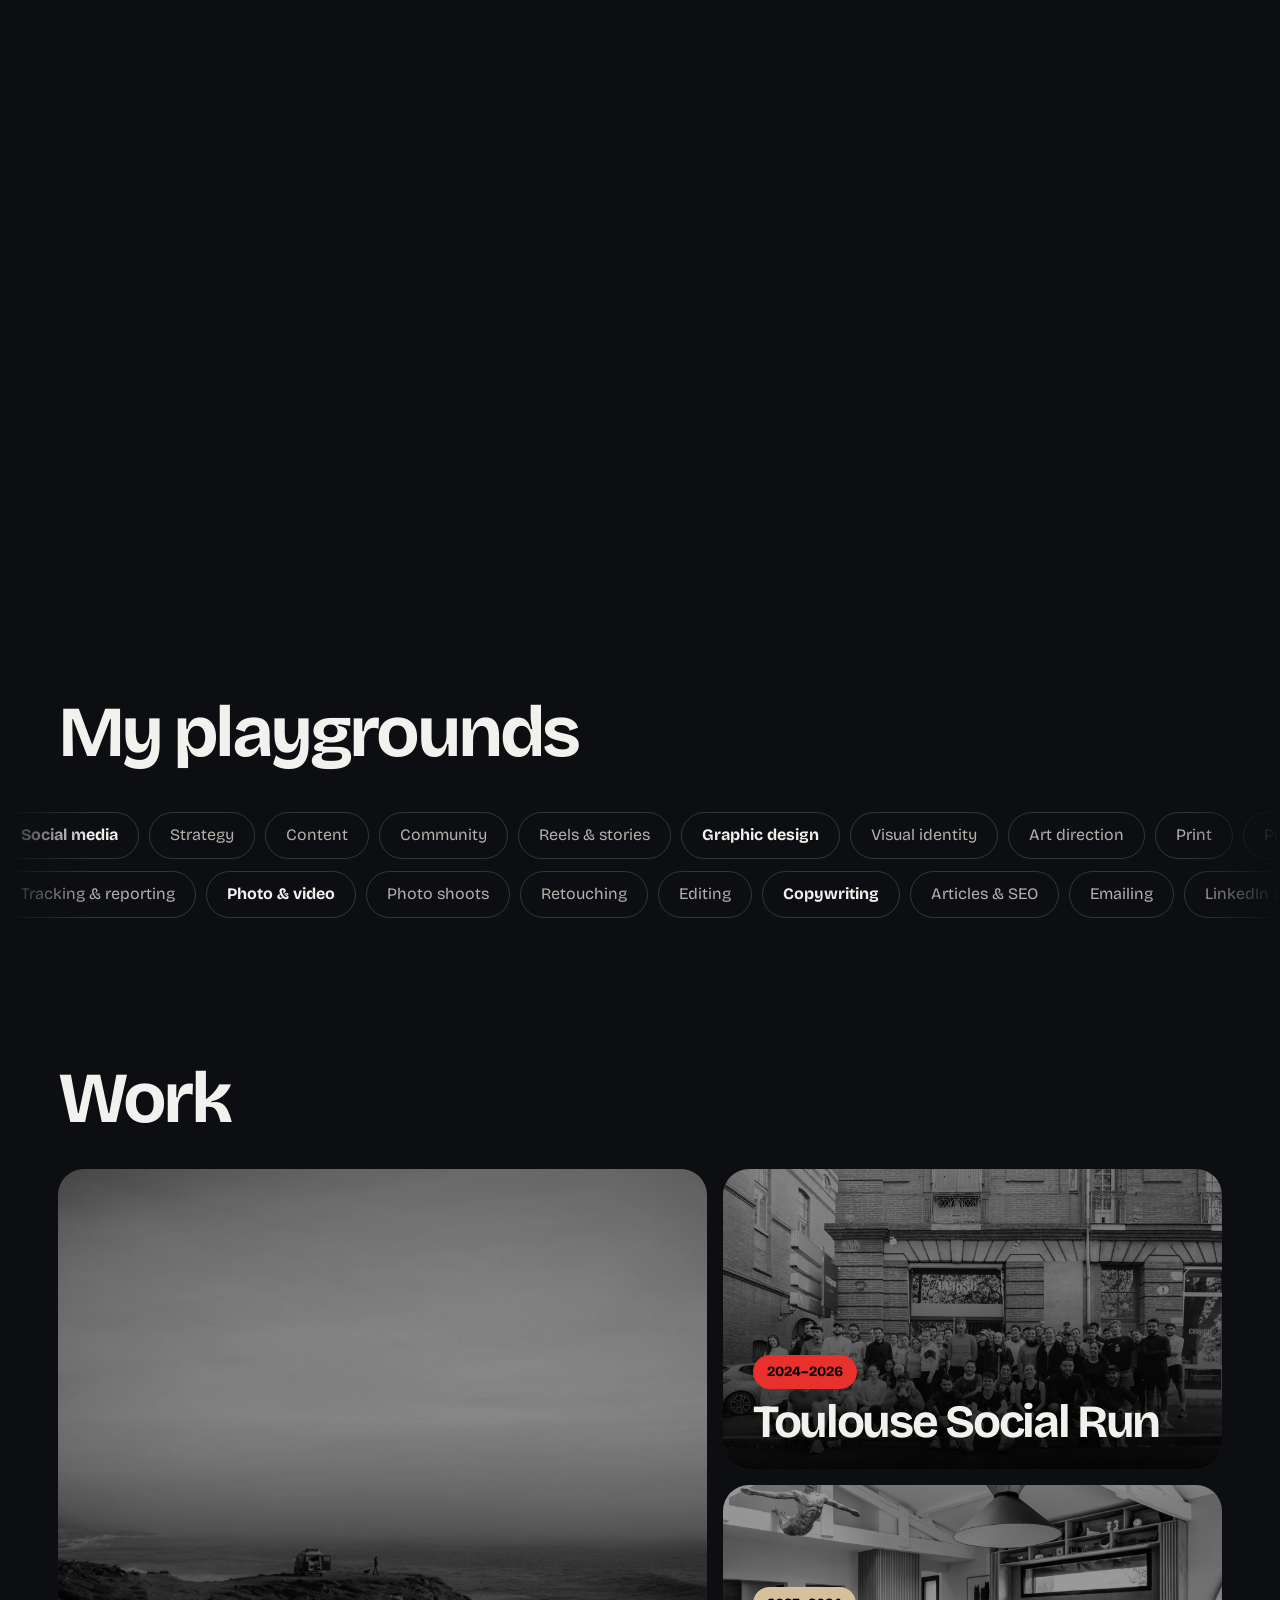
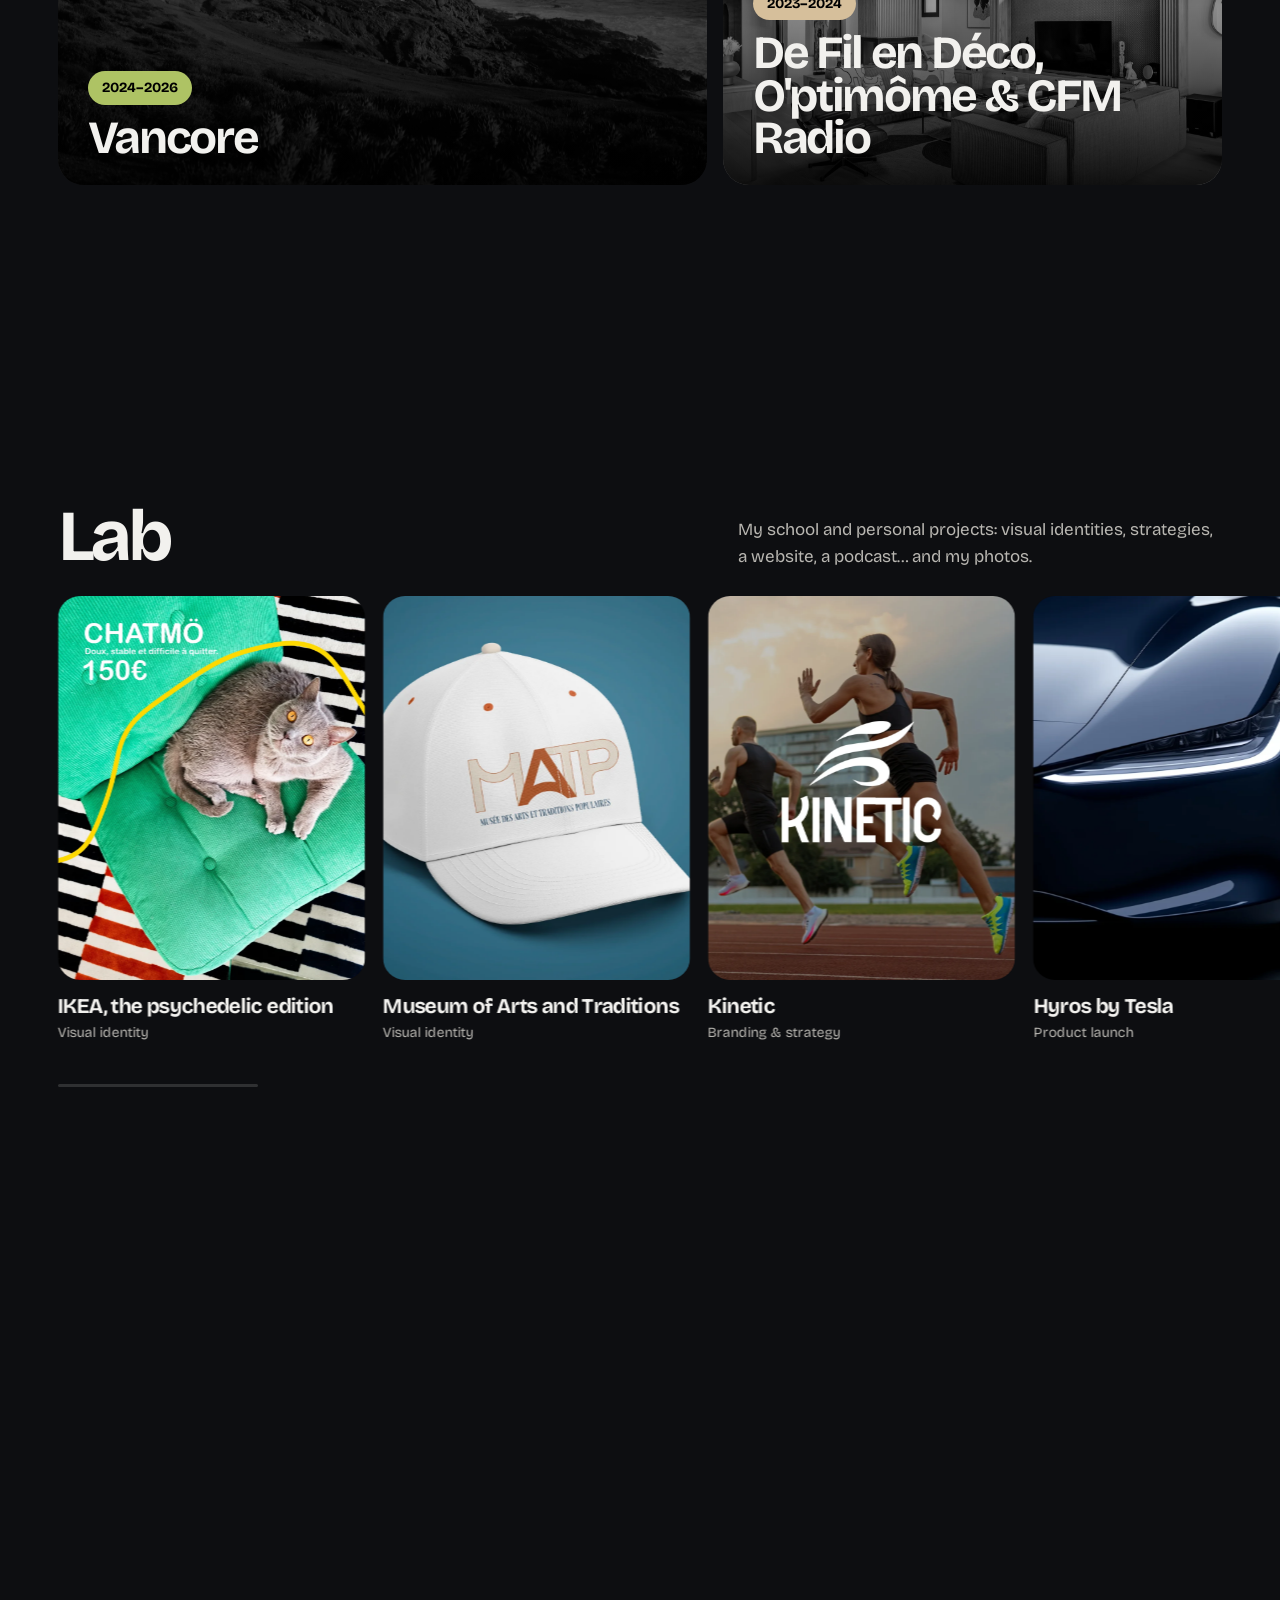
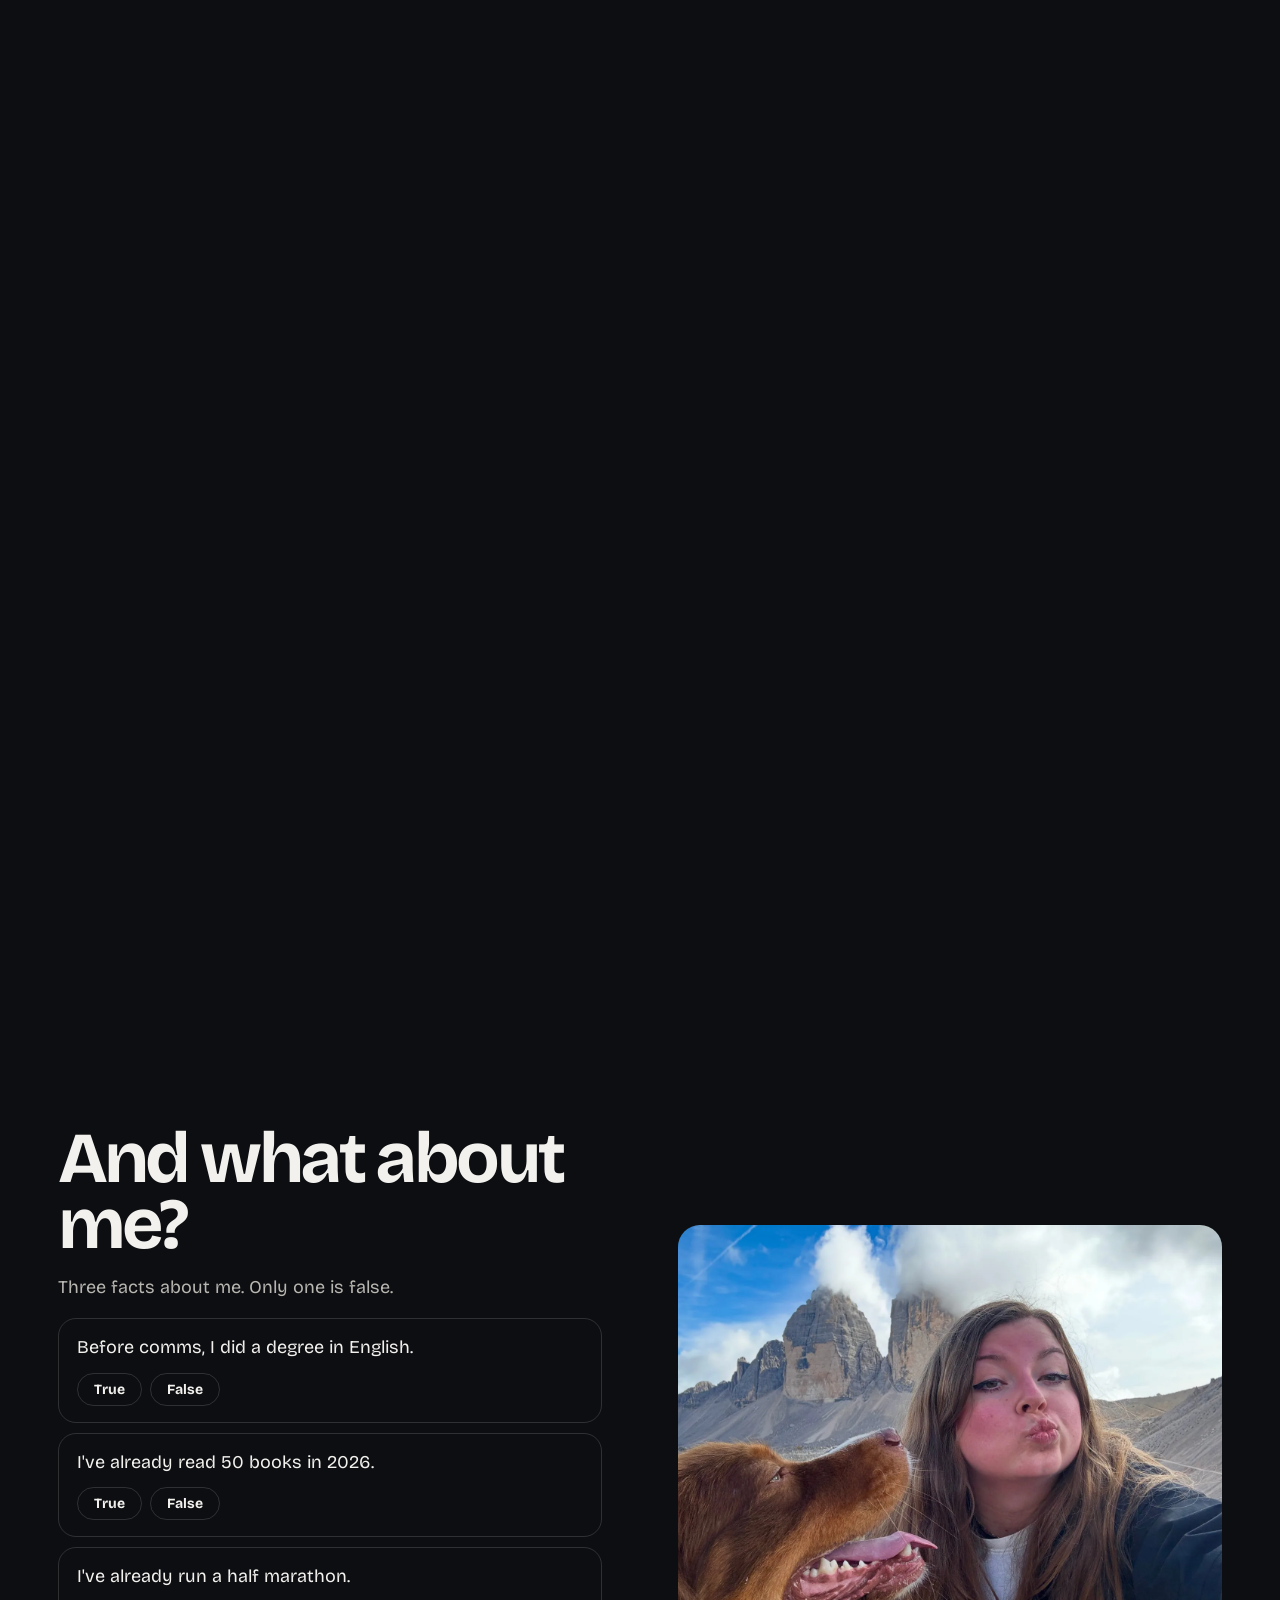
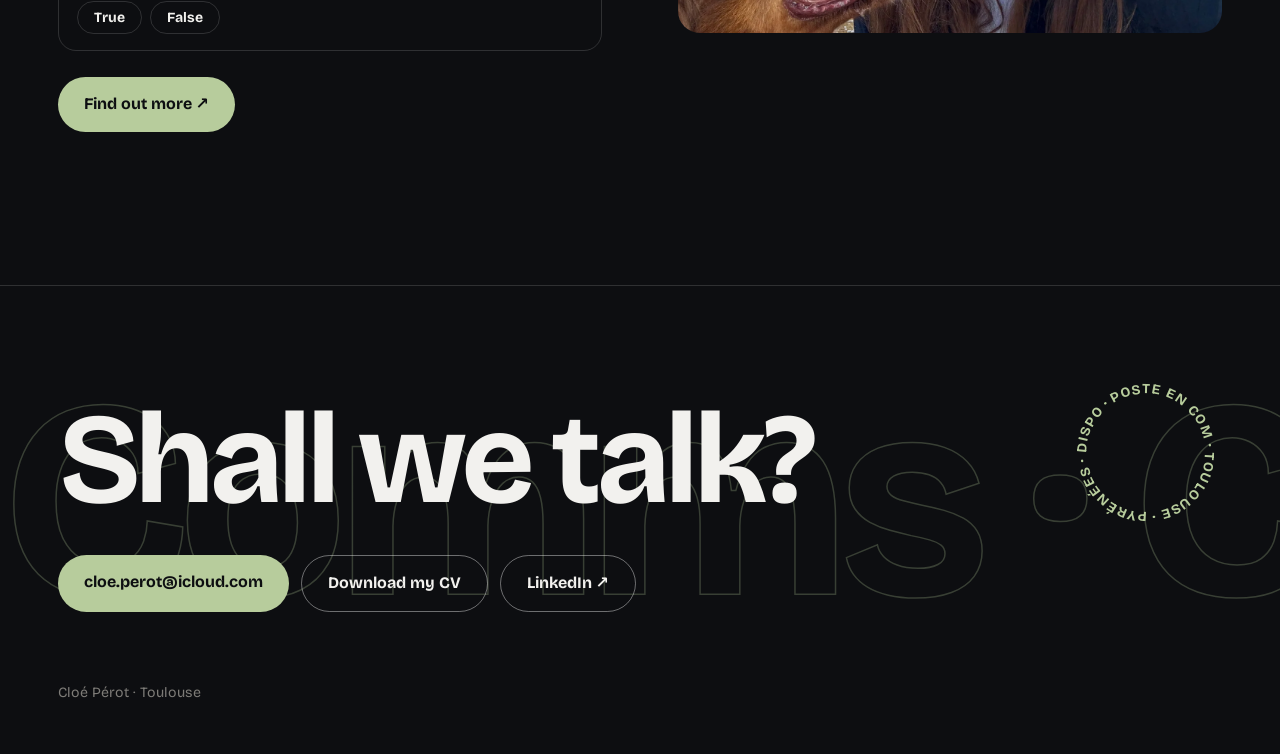
==== commit 18c7981e: "Accueil : bouton La suite est par ici toujours à pleine opacité Co-Authored-By: Claude Opus 5.5 <nor" ====
--- a/index.html
+++ b/index.html
@@ -91,8 +91,8 @@
 .vf-liste li.fait .vf-rep { display: block; }
 .vf-liste li.juste { border-color: var(--lilas); background: rgba(183,204,156,0.07); }
 .vf-liste li.rate { border-color: rgba(255,120,110,0.5); }
-.vf-fin { opacity: 0.45; transition: opacity .4s; }
-.vf-fin.ok { opacity: 1; }
+.vf-fin { transition: transform .3s; }
+.vf-fin.ok { animation: vf-pop .5s cubic-bezier(.2,.8,.2,1); } @keyframes vf-pop { 50% { transform: scale(1.06); } }
 .vf-score { color: var(--doux); font-size: 15px; margin-left: 12px; }
 .apropos { display: grid; grid-template-columns: 1fr 1fr; gap: clamp(30px, 6vw, 80px); align-items: center; }
 .apropos p { font-size: clamp(20px, 2vw, 26px); line-height: 1.45; color: #dad8d3; margin: 0 0 28px; }
@@ -110,7 +110,7 @@
   <nav aria-label="Navigation principale">
     <a href="#projets">Projets pro</a>
     <a href="labo.html" class="opt">Labo</a>
-    <a href="#apropos" class="opt">À propos</a>
+    <a href="a-propos.html" class="opt">À propos</a>
     <a class="cv" href="#" title="Bientôt disponible">Mon CV</a>
   </nav>
 </header>
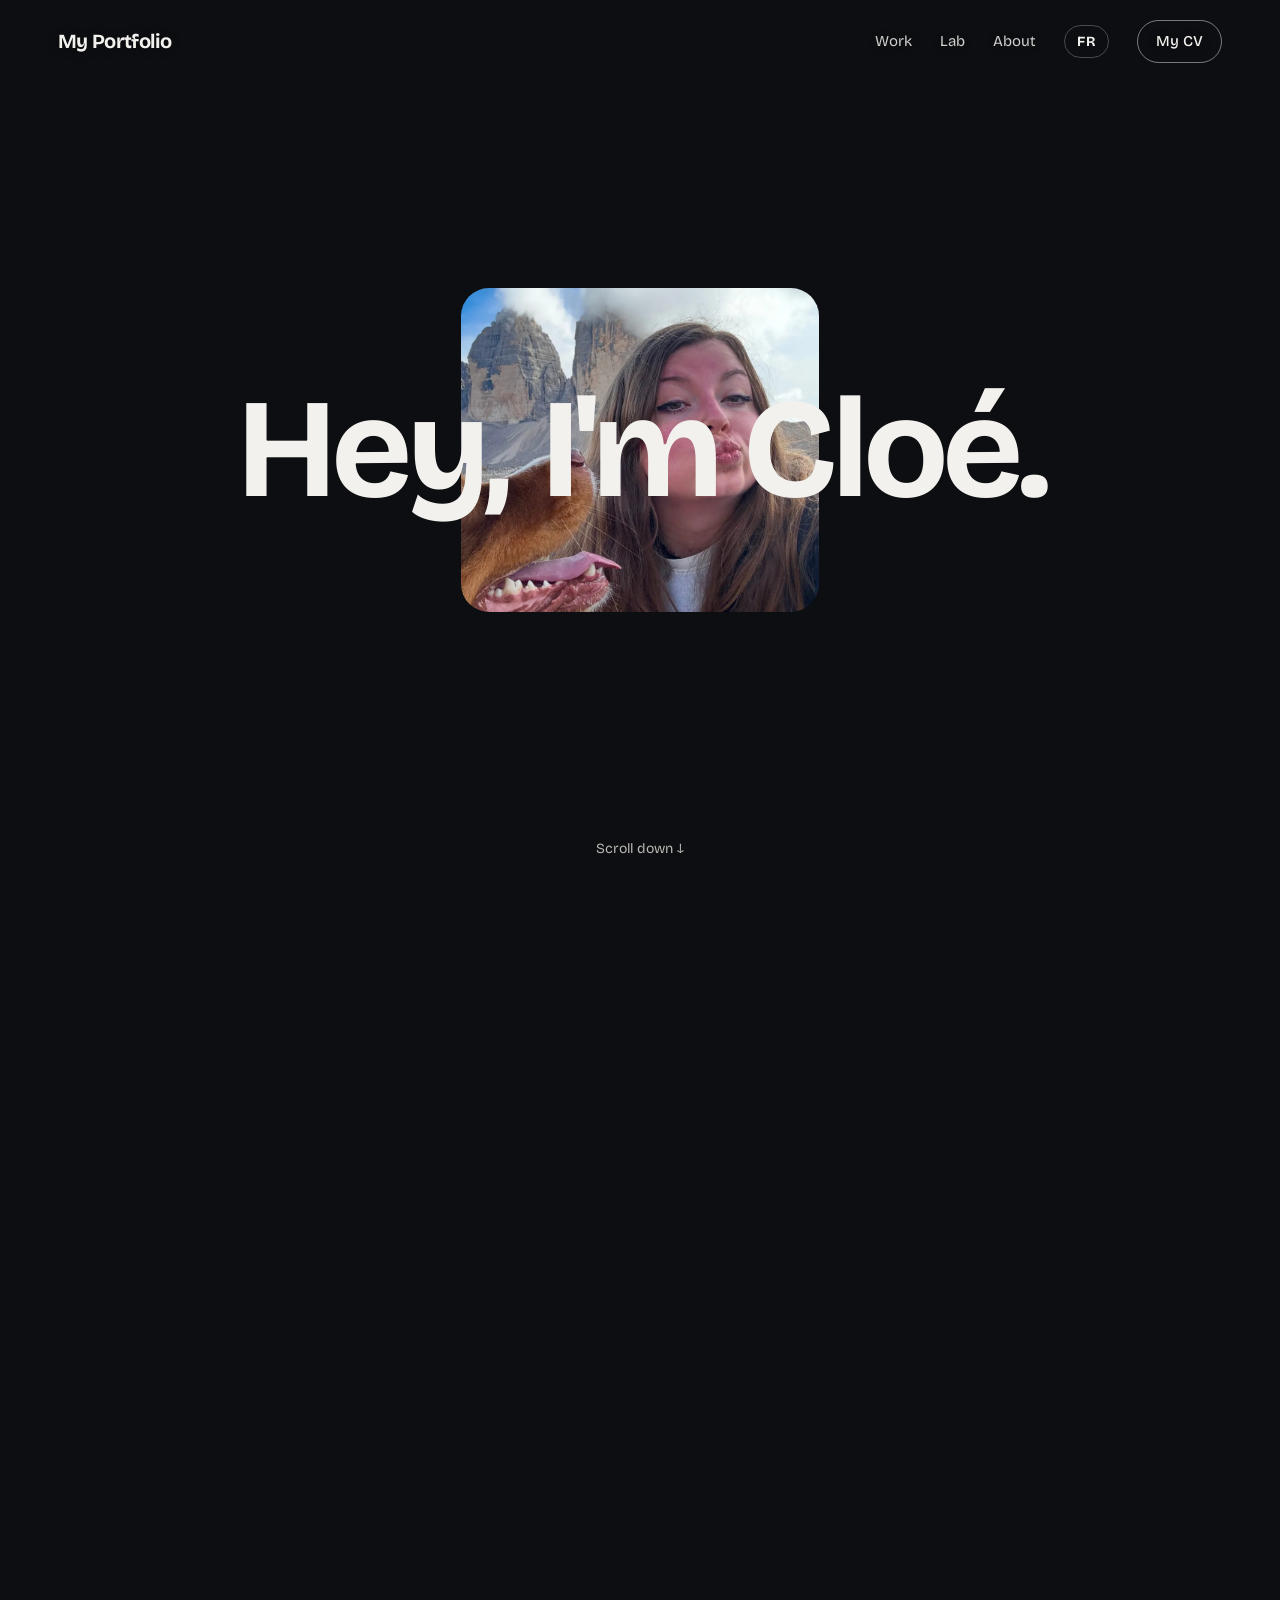
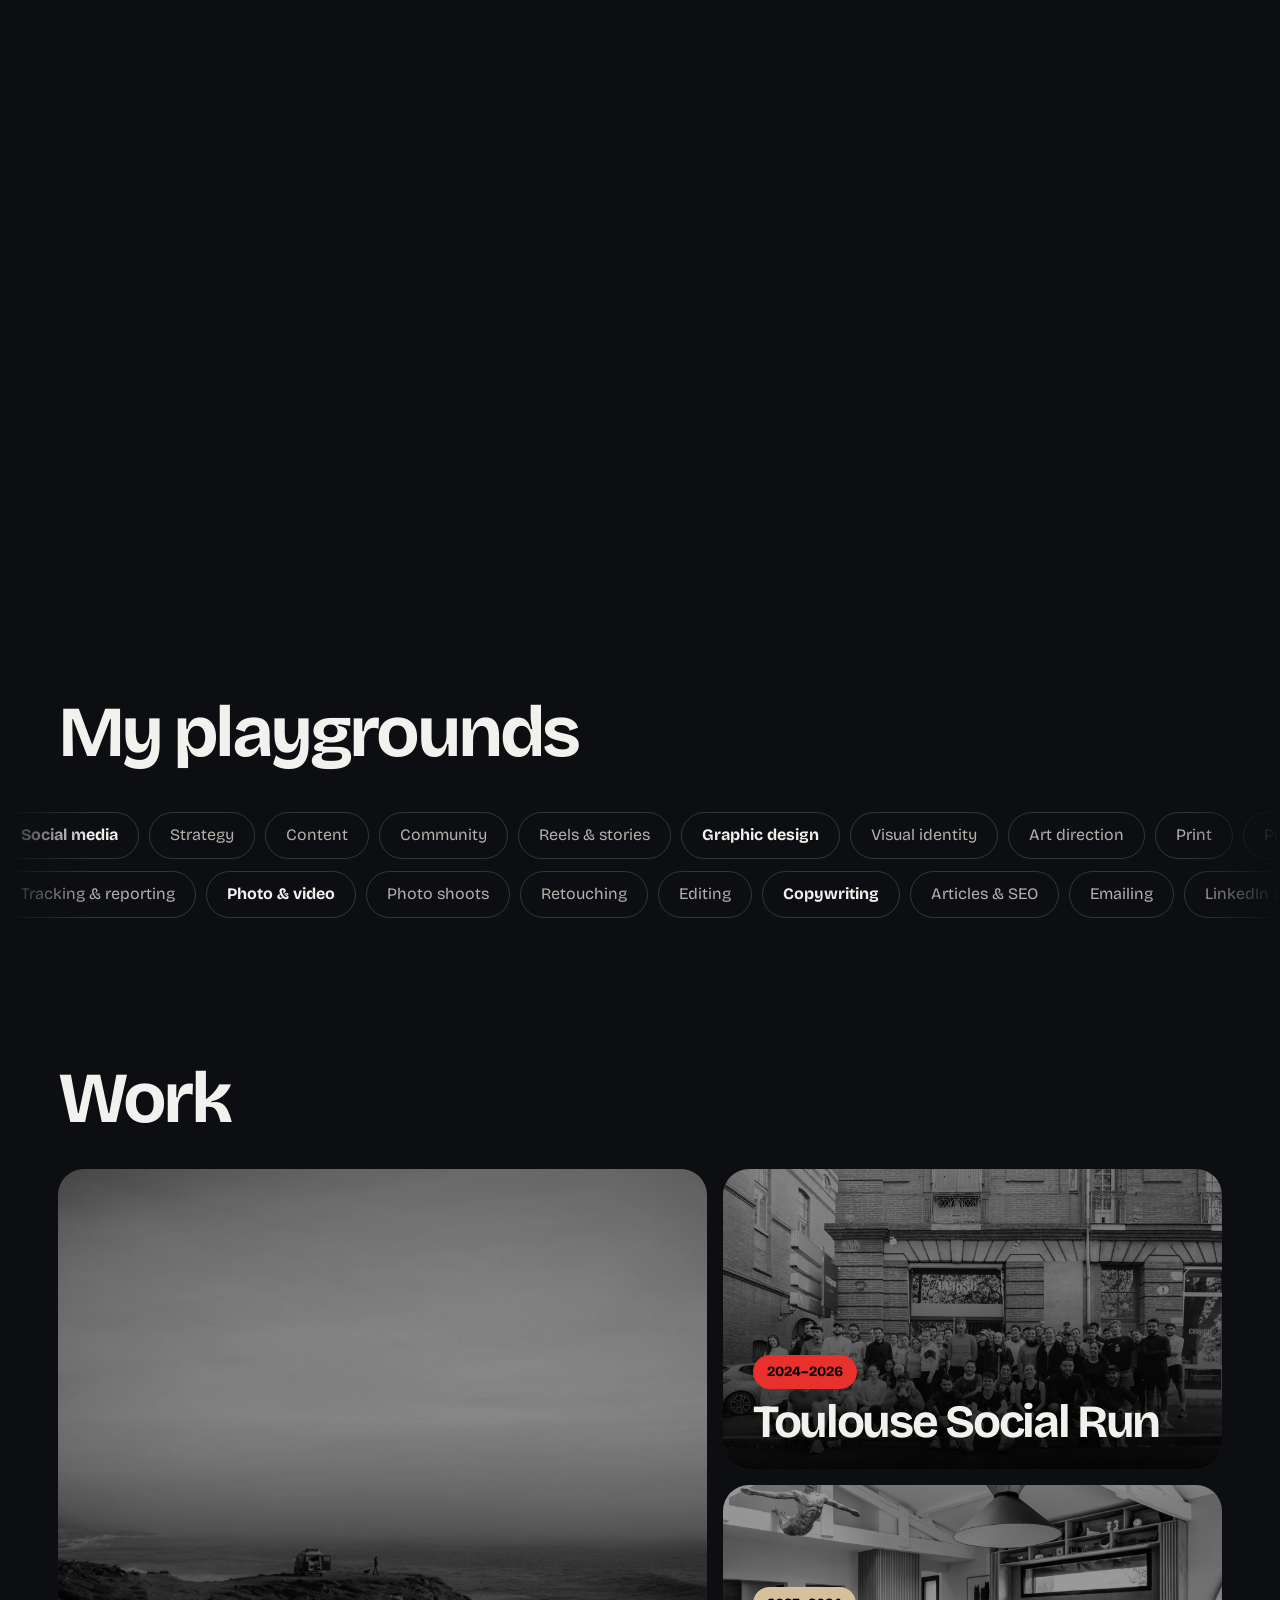
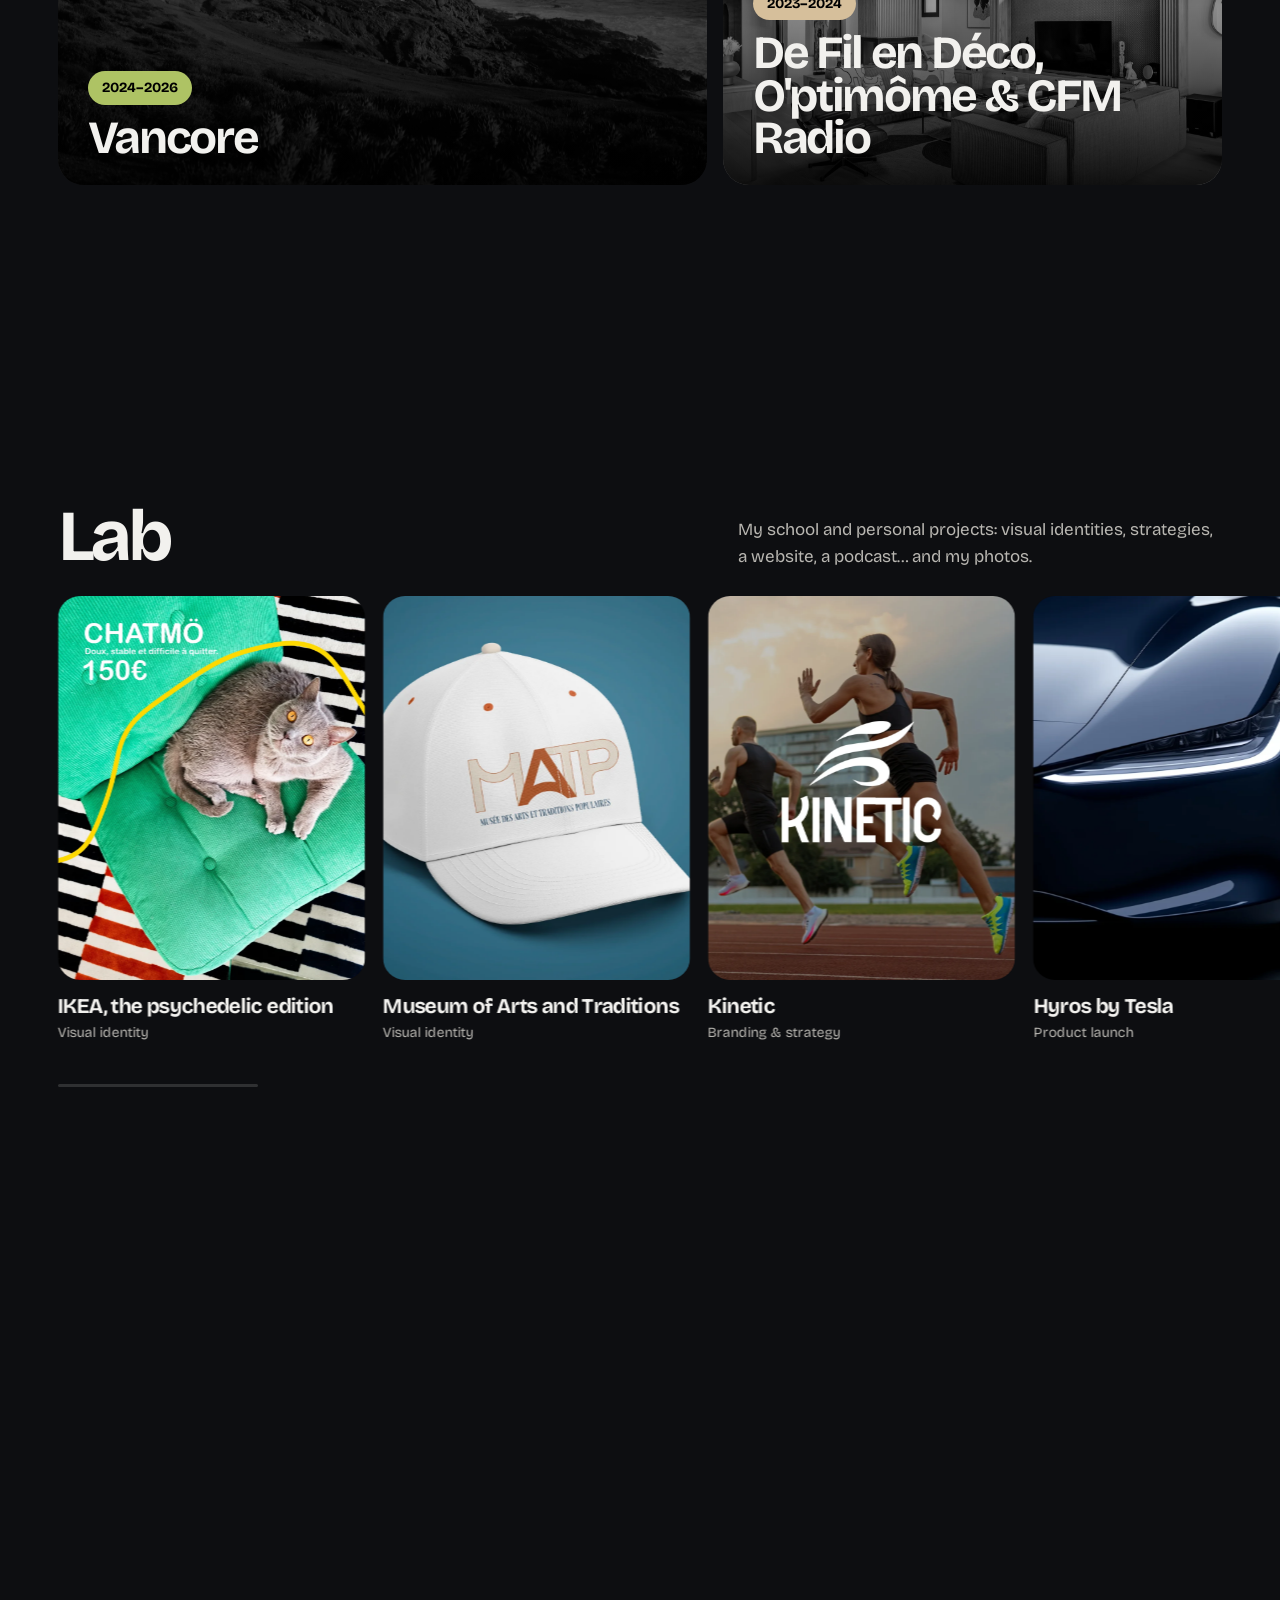
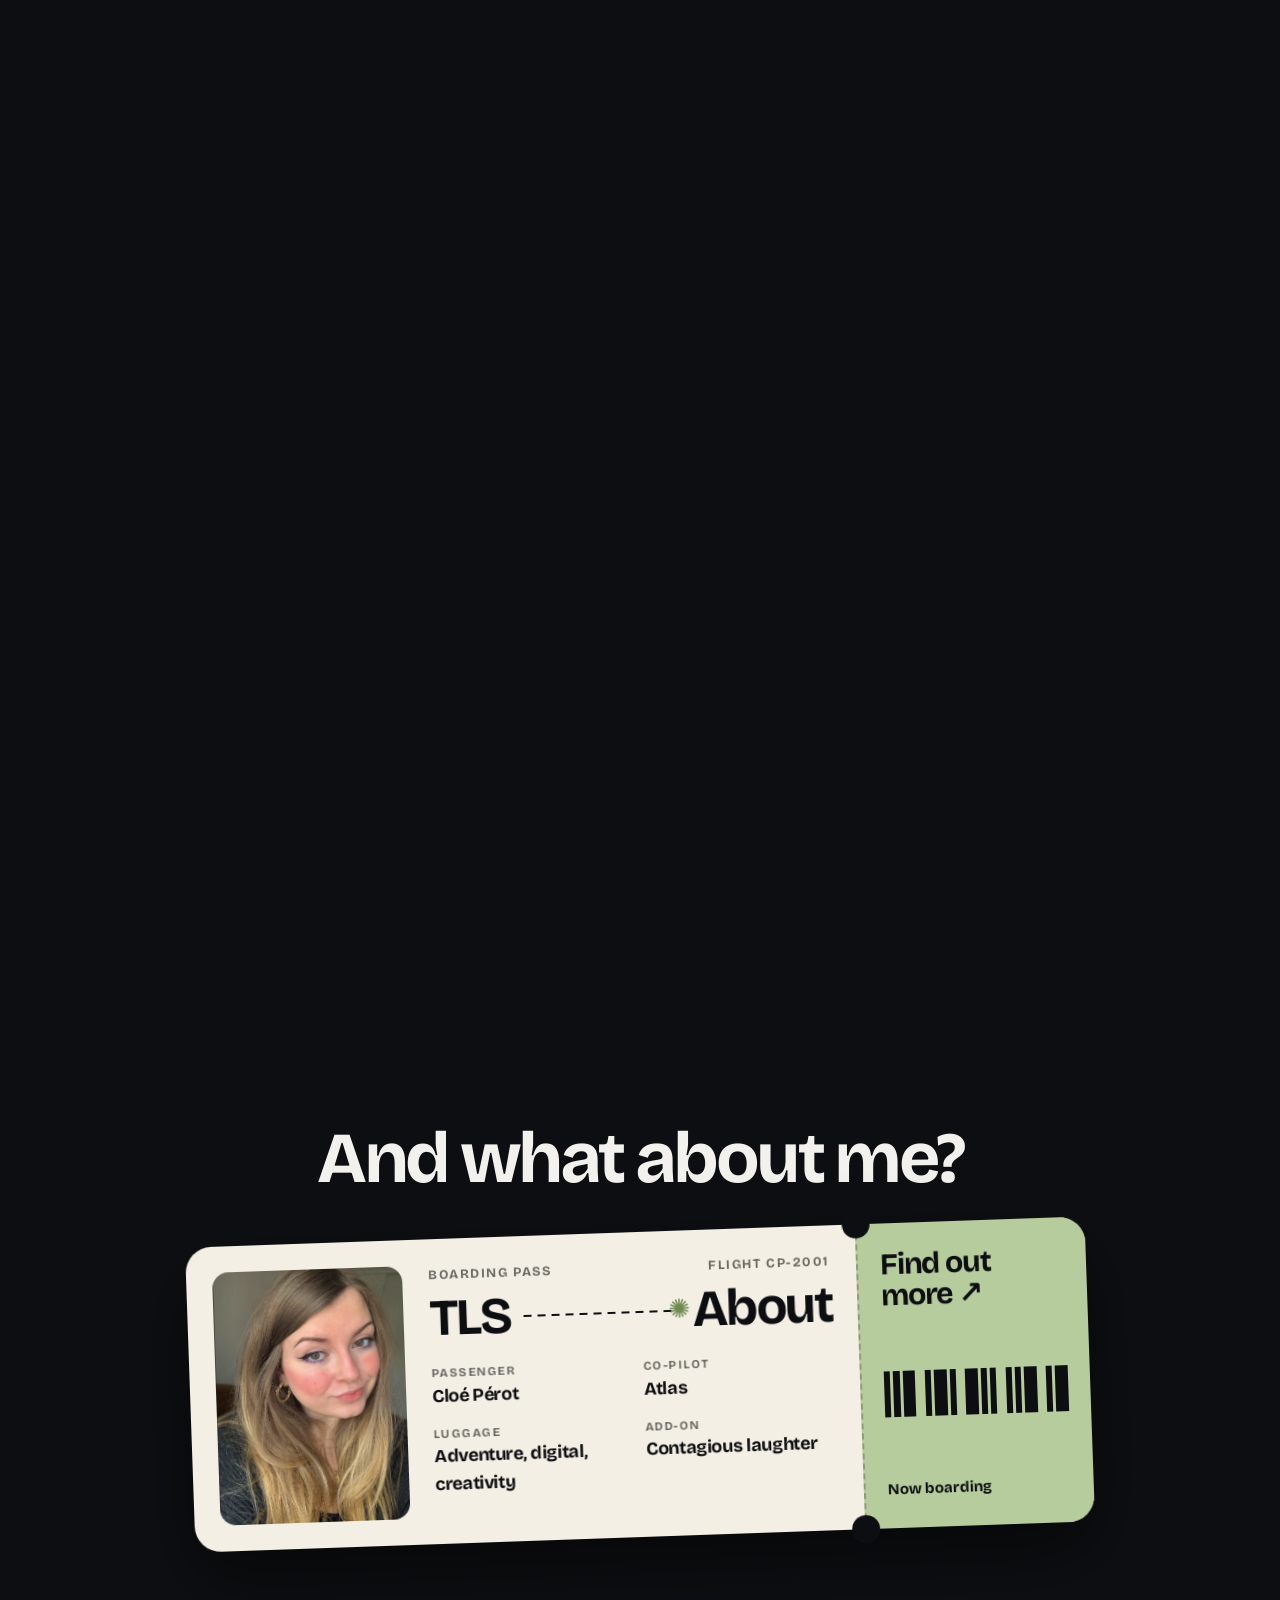
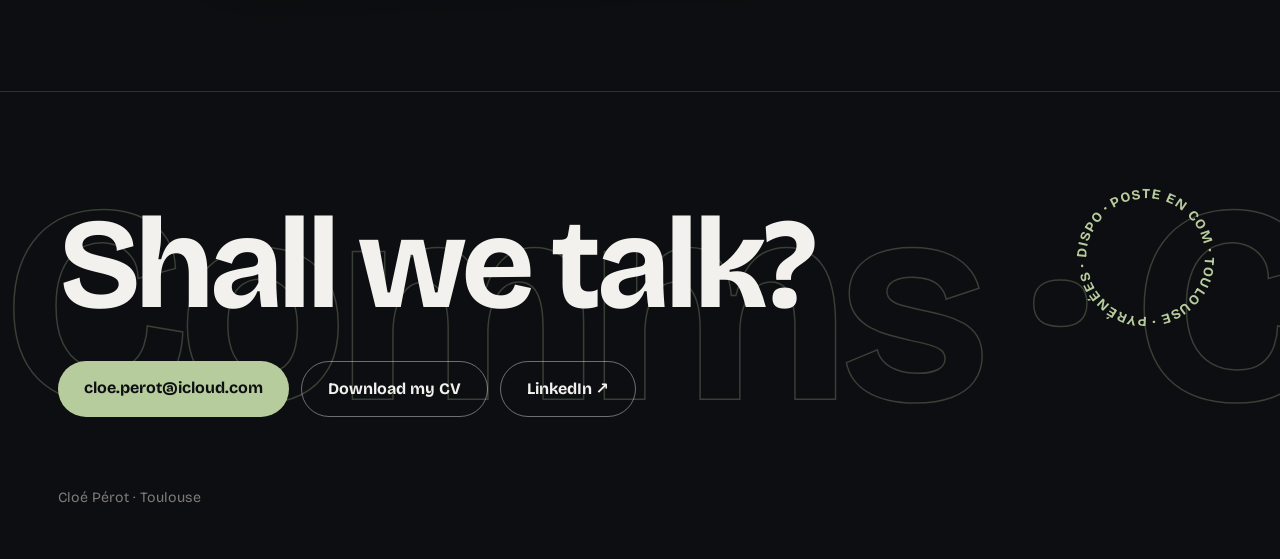
==== commit 91103da1: "Accueil : carte d'embarquement à la place du vrai/faux Co-Authored-By: Claude Opus 5.5 <noreply@anth" ====
--- a/index.html
+++ b/index.html
@@ -78,26 +78,31 @@
 .jauge i { display: block; height: 100%; background: var(--lilas); transform-origin: left; scale: 0 1; }
 @media (prefers-reduced-motion: reduce) { .colle-labo { position: static; min-height: 0; } .piste-labo .rail { overflow-x: auto; scroll-snap-type: x mandatory; } .jauge { display: none; } }
 
-.apropos .vf-intro { font-size: 18px; color: var(--doux); margin: -12px 0 18px; }
-.vf-liste { list-style: none; margin: 0 0 26px; padding: 0; display: grid; gap: 10px; }
-.vf-liste li { border: 1px solid var(--ligne); border-radius: 18px; padding: 16px 18px; transition: border-color .3s, background .3s; }
-.vf-liste .q { font-size: 18px; line-height: 1.4; margin: 0 0 12px; color: var(--texte); }
-.vf-btns { display: flex; gap: 8px; }
-.vf-btns button { font: 700 14px "Bricolage", sans-serif; border-radius: 999px; padding: 7px 16px; border: 1px solid var(--ligne); background: none; color: var(--texte); cursor: pointer; }
-.vf-btns button:hover, .vf-btns button:focus-visible { border-color: var(--lilas); }
-.vf-liste .vf-rep { display: none; font-size: 15px; line-height: 1.45; color: var(--doux); margin: 10px 0 0; }
-.vf-rep b { color: var(--texte); }
-.vf-liste li.fait .vf-btns { display: none; }
-.vf-liste li.fait .vf-rep { display: block; }
-.vf-liste li.juste { border-color: var(--lilas); background: rgba(183,204,156,0.07); }
-.vf-liste li.rate { border-color: rgba(255,120,110,0.5); }
-.vf-fin { transition: transform .3s; }
-.vf-fin.ok { animation: vf-pop .5s cubic-bezier(.2,.8,.2,1); } @keyframes vf-pop { 50% { transform: scale(1.06); } }
-.vf-score { color: var(--doux); font-size: 15px; margin-left: 12px; }
-.apropos { display: grid; grid-template-columns: 1fr 1fr; gap: clamp(30px, 6vw, 80px); align-items: center; }
-.apropos p { font-size: clamp(20px, 2vw, 26px); line-height: 1.45; color: #dad8d3; margin: 0 0 28px; }
-.apropos img { border-radius: 22px; aspect-ratio: 4 / 3; object-fit: cover; width: 100%; }
-@media (max-width: 900px) { .apropos { grid-template-columns: 1fr; } }
+.apropos { display: grid; place-items: center; }
+.apropos h2 { text-align: center; margin-bottom: 40px; }
+.billet { display: grid; grid-template-columns: 1fr 230px; width: min(900px, 100%); background: #f3efe4; color: var(--nuit); border-radius: 26px; rotate: -2deg; transition: rotate .5s cubic-bezier(.2,.8,.2,1); box-shadow: 0 30px 70px rgba(0,0,0,.5); }
+.billet:hover { rotate: 0deg; }
+.billet .corps { display: grid; grid-template-columns: 190px 1fr; gap: 26px; padding: 26px; }
+.billet .corps img { width: 100%; height: 100%; min-height: 230px; object-fit: cover; object-position: 50% 30%; border-radius: 16px; }
+.billet .entete { display: flex; flex-wrap: wrap; gap: 4px 16px; justify-content: space-between; font-size: 13px; font-weight: 700; letter-spacing: .12em; color: #6b6a64; margin-bottom: 8px; }
+.billet .trajet { display: flex; align-items: center; gap: 14px; font-size: clamp(34px, 4vw, 52px); font-weight: 700; letter-spacing: -0.05em; line-height: 1; margin-bottom: 20px; }
+.billet .avion { flex: 1; height: 2px; background: repeating-linear-gradient(90deg, #0d0e11 0 8px, transparent 8px 14px); position: relative; }
+.billet .avion::after { content: "✺"; position: absolute; left: 0%; top: 50%; translate: -50% -52%; font-size: 26px; color: #6f8a4f; transition: left 1.6s cubic-bezier(.2,.8,.2,1); }
+.billet.vu .avion::after { left: 100%; }
+.billet .infos { display: grid; grid-template-columns: 1fr 1fr; gap: 14px 22px; }
+.billet .infos span { display: block; font-size: 12px; font-weight: 700; letter-spacing: .12em; color: #6b6a64; }
+.billet .infos b { font-size: 18px; letter-spacing: -0.02em; }
+.billet .talon { border-left: 2px dashed rgba(13,14,17,.25); padding: 26px 22px; display: flex; flex-direction: column; justify-content: space-between; align-items: flex-start; gap: 16px; text-decoration: none; color: var(--nuit); background: var(--lilas); border-radius: 0 26px 26px 0; transition: transform .45s cubic-bezier(.34,1.56,.64,1); transform-origin: left bottom; position: relative; }
+.billet .talon::before, .billet .talon::after { content: ""; position: absolute; left: -15px; width: 28px; height: 28px; border-radius: 50%; background: var(--nuit); }
+.billet .talon::before { top: -14px; } .billet .talon::after { bottom: -14px; }
+.billet:hover .talon { transform: rotate(4deg) translate(6px, -4px); }
+.billet .gros { font-size: 30px; font-weight: 700; letter-spacing: -0.04em; line-height: 1.02; }
+.billet .code { display: flex; gap: 3px; height: 46px; width: 100%; }
+.billet .code i { flex: 1; background: var(--nuit); }
+.billet .code i:nth-child(3n) { flex: 2; } .billet .code i:nth-child(4n) { flex: .5; background: transparent; }
+.billet .embarq { font-weight: 700; font-size: 15px; }
+@media (max-width: 860px) { .billet { grid-template-columns: 1fr; rotate: 0deg; } .billet .corps { grid-template-columns: 1fr; } .billet .corps img { min-height: 0; aspect-ratio: 4 / 3; } .billet .talon { border-left: 0; border-top: 2px dashed rgba(13,14,17,.25); border-radius: 0 0 26px 26px; } .billet .talon::before, .billet .talon::after { display: none; } }
+@media (prefers-reduced-motion: reduce) { .billet, .billet .talon, .billet .avion::after { transition: none; } }
 
 #menu:not(.fond) a { text-shadow: 0 1px 10px rgba(0,0,0,0.45); }
 
@@ -164,13 +169,23 @@
   </section>
 
   <section id="apropos" class="apropos apparait">
-    <div>
-      <h2 style="font-size:clamp(42px,5.6vw,76px);margin-bottom:28px">Et moi, dans tout ça ?</h2>
-      <p class="vf-intro">Trois infos sur moi. Une seule est fausse.</p>
-      <ul class="vf-liste"><li data-v="vrai"><p class="q">Avant la com, j'ai fait une licence d'anglais.</p><div class="vf-btns"><button type="button" data-r="vrai">Vrai</button><button type="button" data-r="faux">Faux</button></div><p class="vf-rep" aria-live="polite"><b>Vrai !</b> Une licence LLCER à Jean Jaurès… puis j'ai bifurqué vers la com.</p></li><li data-v="vrai"><p class="q">J'ai déjà lu 50 livres en 2026.</p><div class="vf-btns"><button type="button" data-r="vrai">Vrai</button><button type="button" data-r="faux">Faux</button></div><p class="vf-rep" aria-live="polite"><b>Vrai !</b> J'adore lire, et je suis à mon 50<sup data-en="th">e</sup> livre de l'année.</p></li><li data-v="faux"><p class="q">J'ai déjà couru un semi-marathon.</p><div class="vf-btns"><button type="button" data-r="vrai">Vrai</button><button type="button" data-r="faux">Faux</button></div><p class="vf-rep" aria-live="polite"><b>Faux !</b> Je fais la com d'un running club… mais mon record, c'est 2&nbsp;km. J'y travaille (promis).</p></li></ul>
-      <a class="b plein vf-fin" href="a-propos.html">La suite est par ici ↗</a><span class="vf-score"></span>
-    </div>
-    <img src="assets/img/moi/cloe-atlas.webp" alt="Cloé et Atlas, son berger australien, dans les Dolomites" style="object-position:62% 40%">
+    <h2 style="font-size:clamp(42px,5.6vw,76px)">Et moi, dans tout ça&nbsp;?</h2>
+    <div class="billet" id="billet">
+      <div class="corps">
+        <img src="assets/img/moi/cloe-portrait.webp" alt="Portrait de Cloé Pérot" loading="lazy">
+        <div>
+          <div class="entete"><span>CARTE D'EMBARQUEMENT</span><span>VOL CP-2001</span></div>
+          <div class="trajet"><span>TLS</span><span class="avion" aria-hidden="true"></span><span>À propos</span></div>
+          <div class="infos">
+            <div><span>PASSAGÈRE</span><b>Cloé Pérot</b></div>
+            <div><span>COPILOTE</span><b>Atlas</b></div>
+            <div><span>BAGAGES</span><b>Aventure, digital, création</b></div>
+            <div><span>EN OPTION</span><b>Rires contagieux</b></div>
+          </div>
+        </div>
+      </div>
+      <a class="talon" href="a-propos.html"><span class="gros">La suite est par ici ↗</span><span class="code" aria-hidden="true"><i></i><i></i><i></i><i></i><i></i><i></i><i></i><i></i><i></i><i></i><i></i><i></i><i></i><i></i><i></i><i></i><i></i><i></i></span><span class="embarq">Embarquement immédiat</span></a>
+    </div>
   </section>
 </main>
 
@@ -229,14 +244,7 @@
 }
 </script>
 <script>
-{
-  const l = document.querySelector('.vf-liste'), fin = document.querySelector('.vf-fin'), sc = document.querySelector('.vf-score');
-  let faits = 0, bons = 0;
-  l.querySelectorAll('li').forEach(li => li.querySelectorAll('button').forEach(b => b.addEventListener('click', () => {
-    const ok = b.dataset.r === li.dataset.v; li.classList.add('fait', ok ? 'juste' : 'rate'); faits++; if (ok) bons++;
-    if (faits === 3) { fin.classList.add('ok'); const T = window.t || (x => x); sc.textContent = bons === 3 ? T('3 / 3, bien joué !') : bons + ' ' + T('/ 3, la suite va t\'aider 😉'); }
-  })));
-}
+new IntersectionObserver((es, o) => es.forEach(e => { if (e.isIntersecting) { e.target.classList.add('vu'); o.disconnect(); } }), { threshold: .5 }).observe(document.getElementById('billet'));
 </script>
 <script src="assets/pied.js"></script>
 </body>
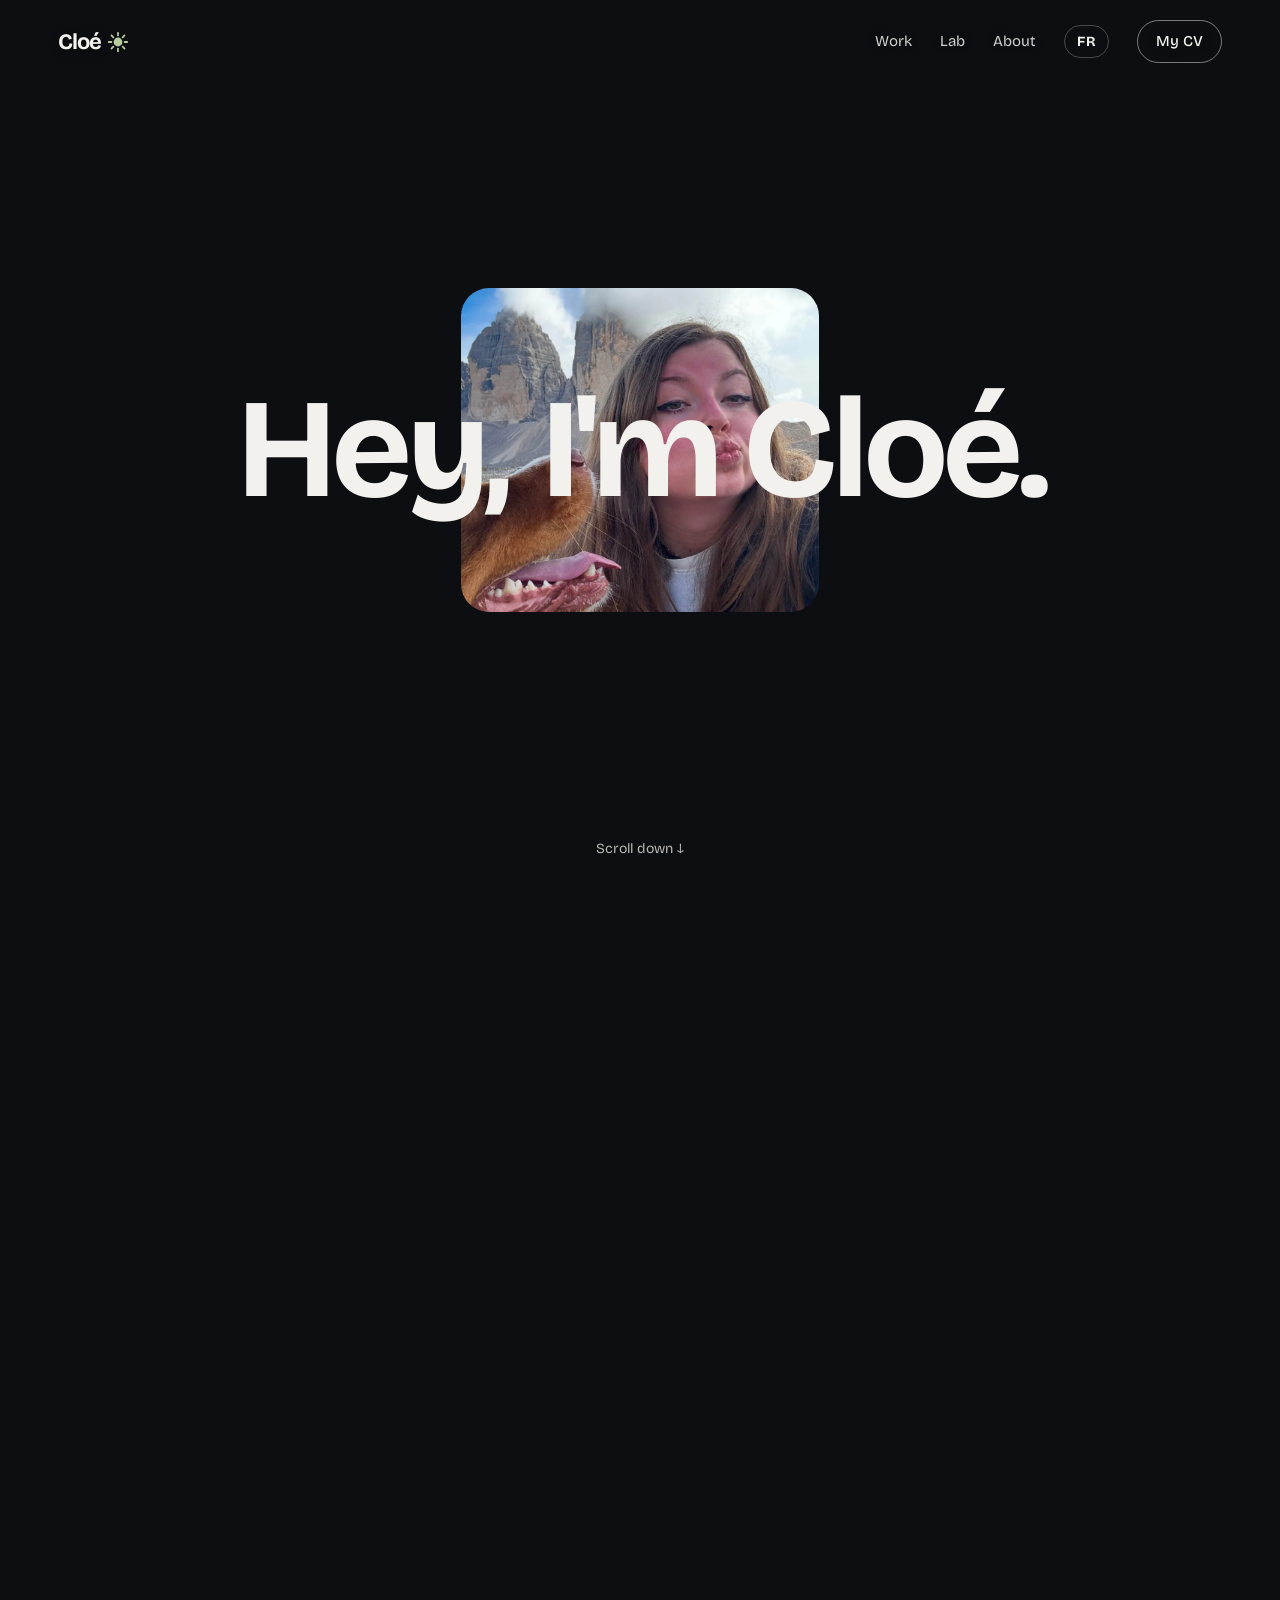
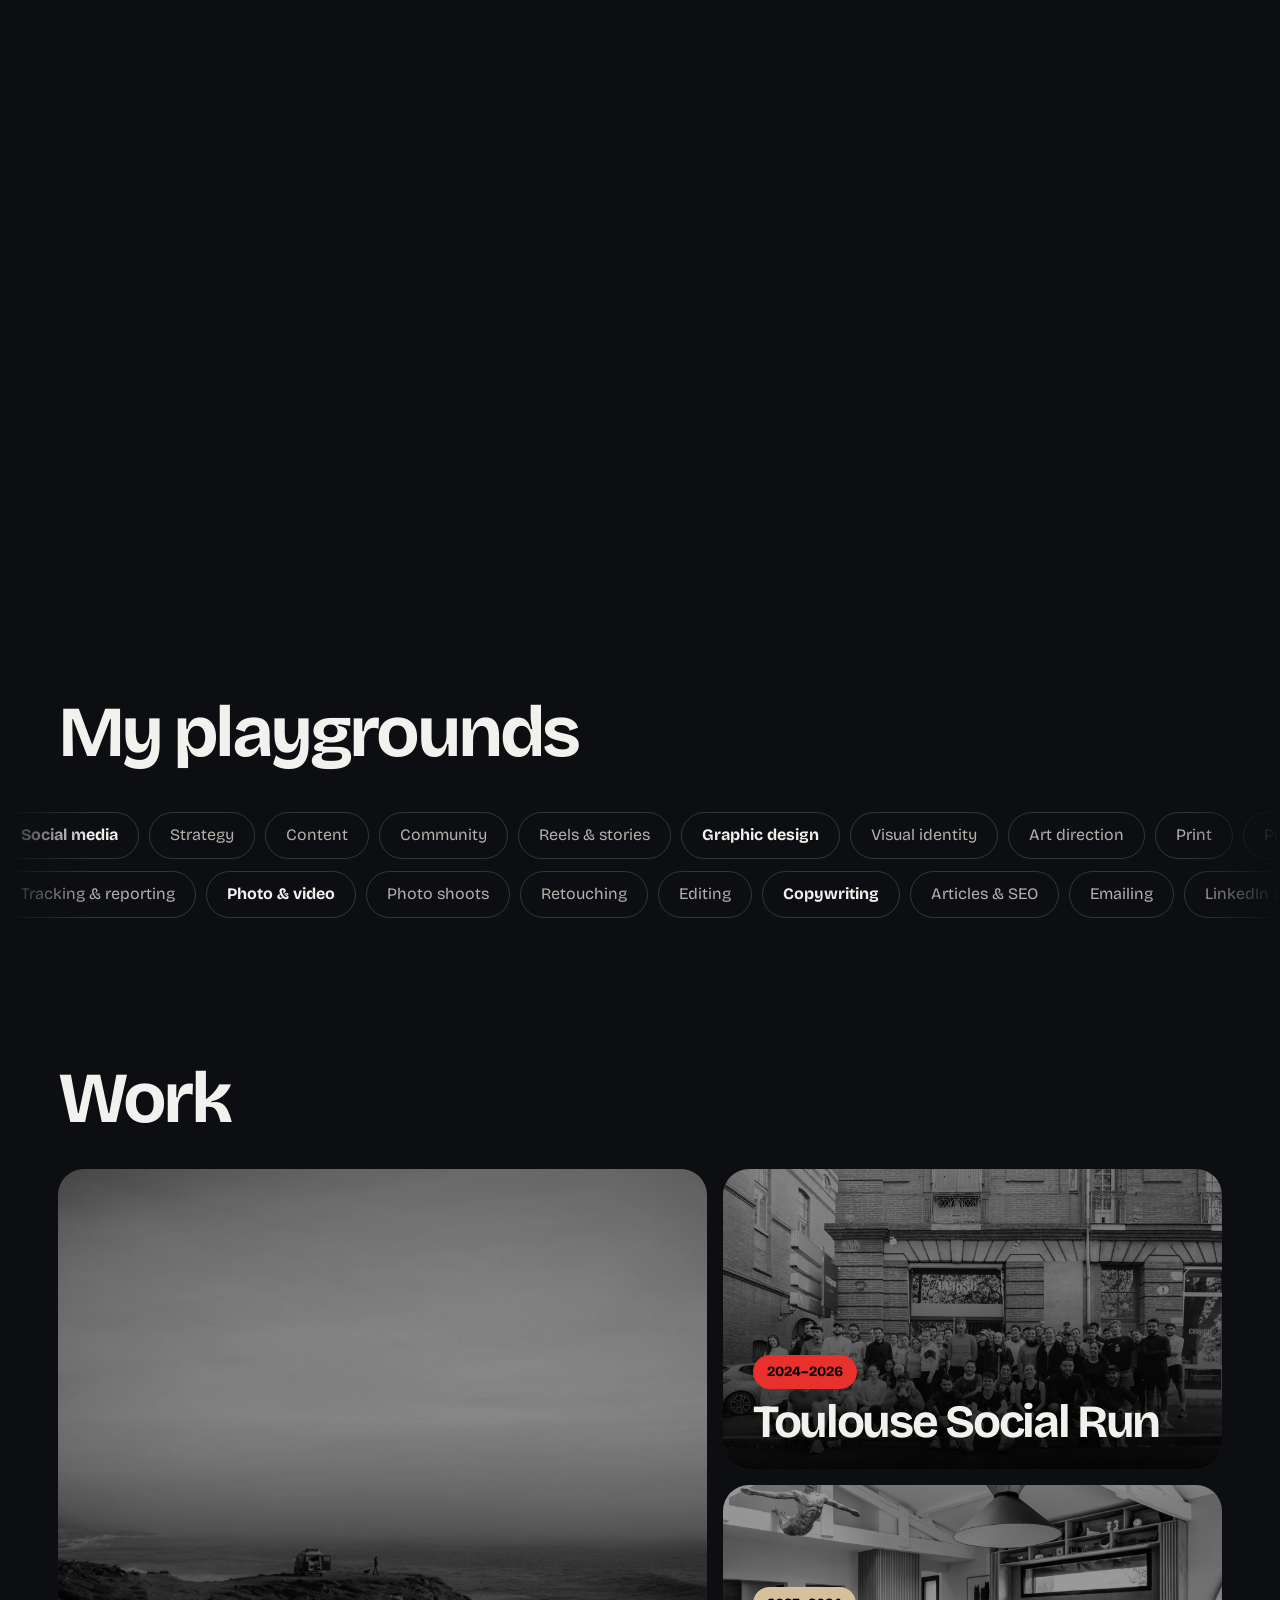
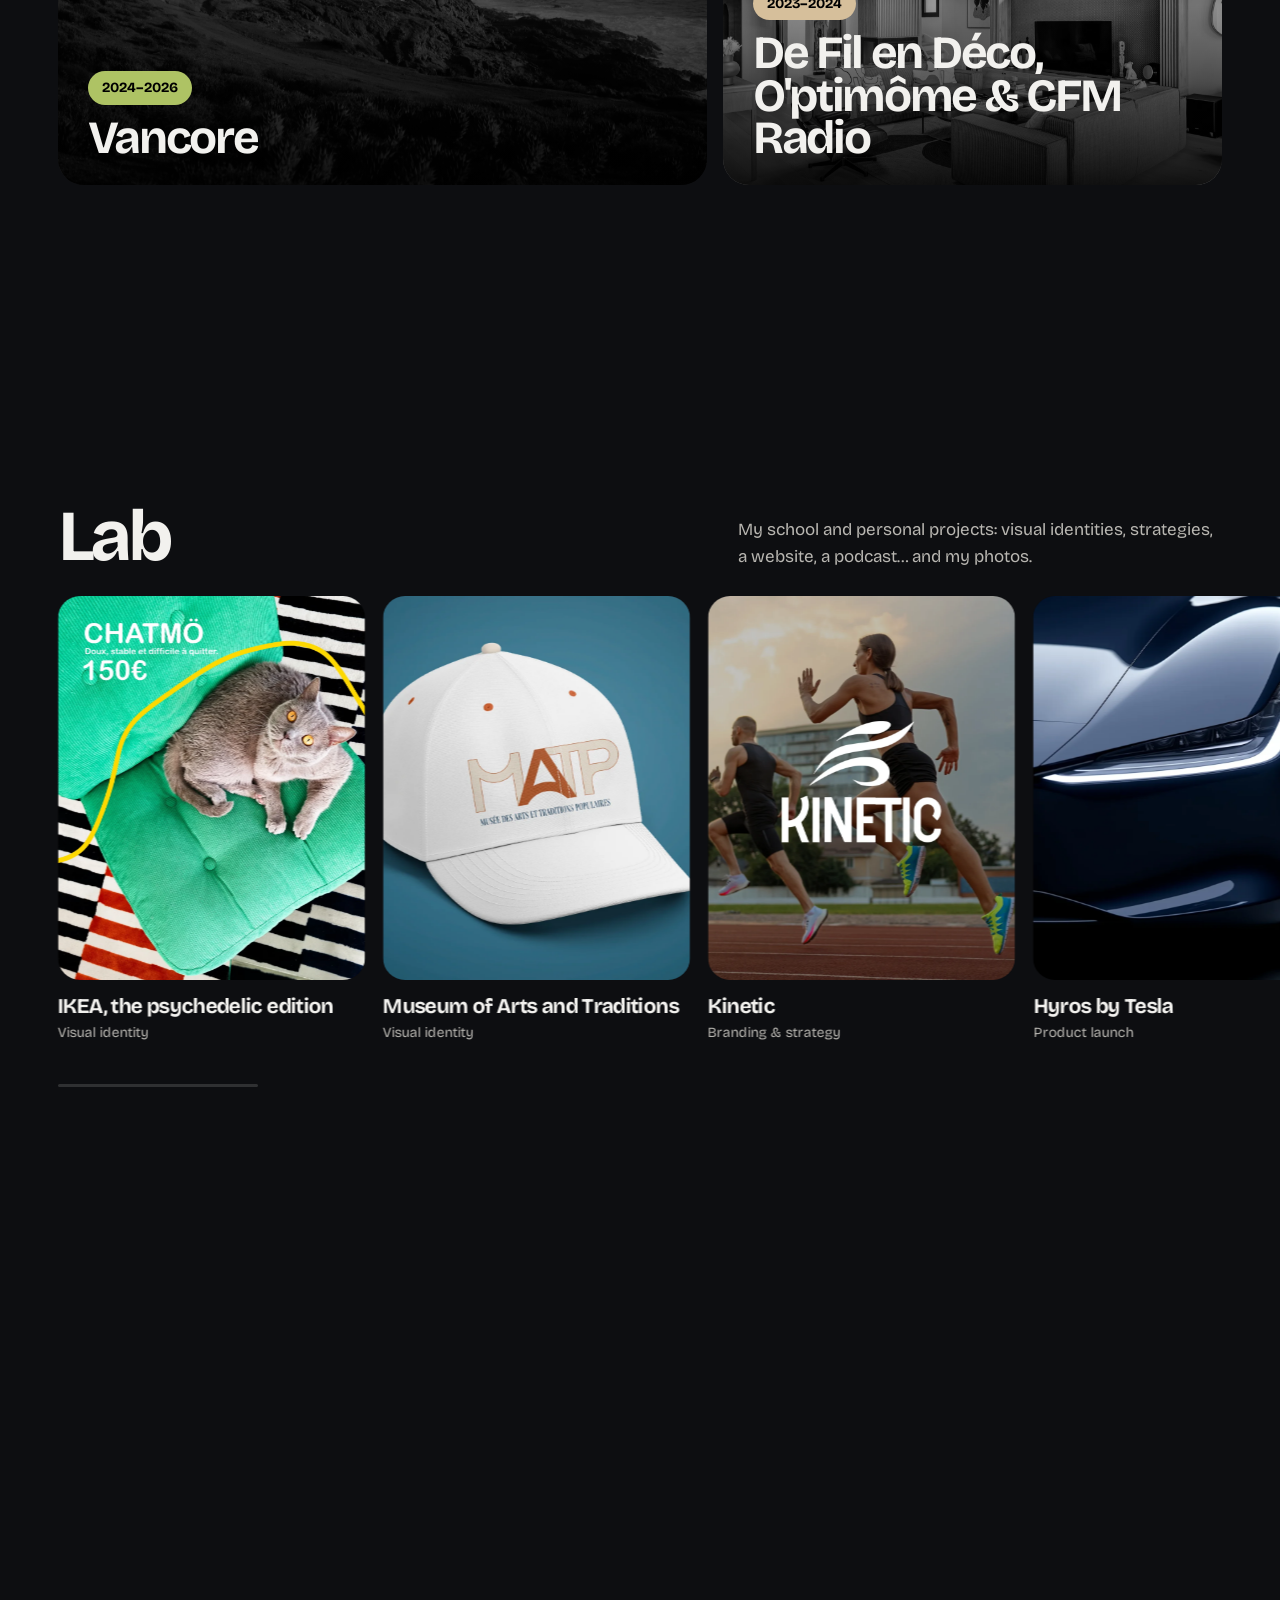
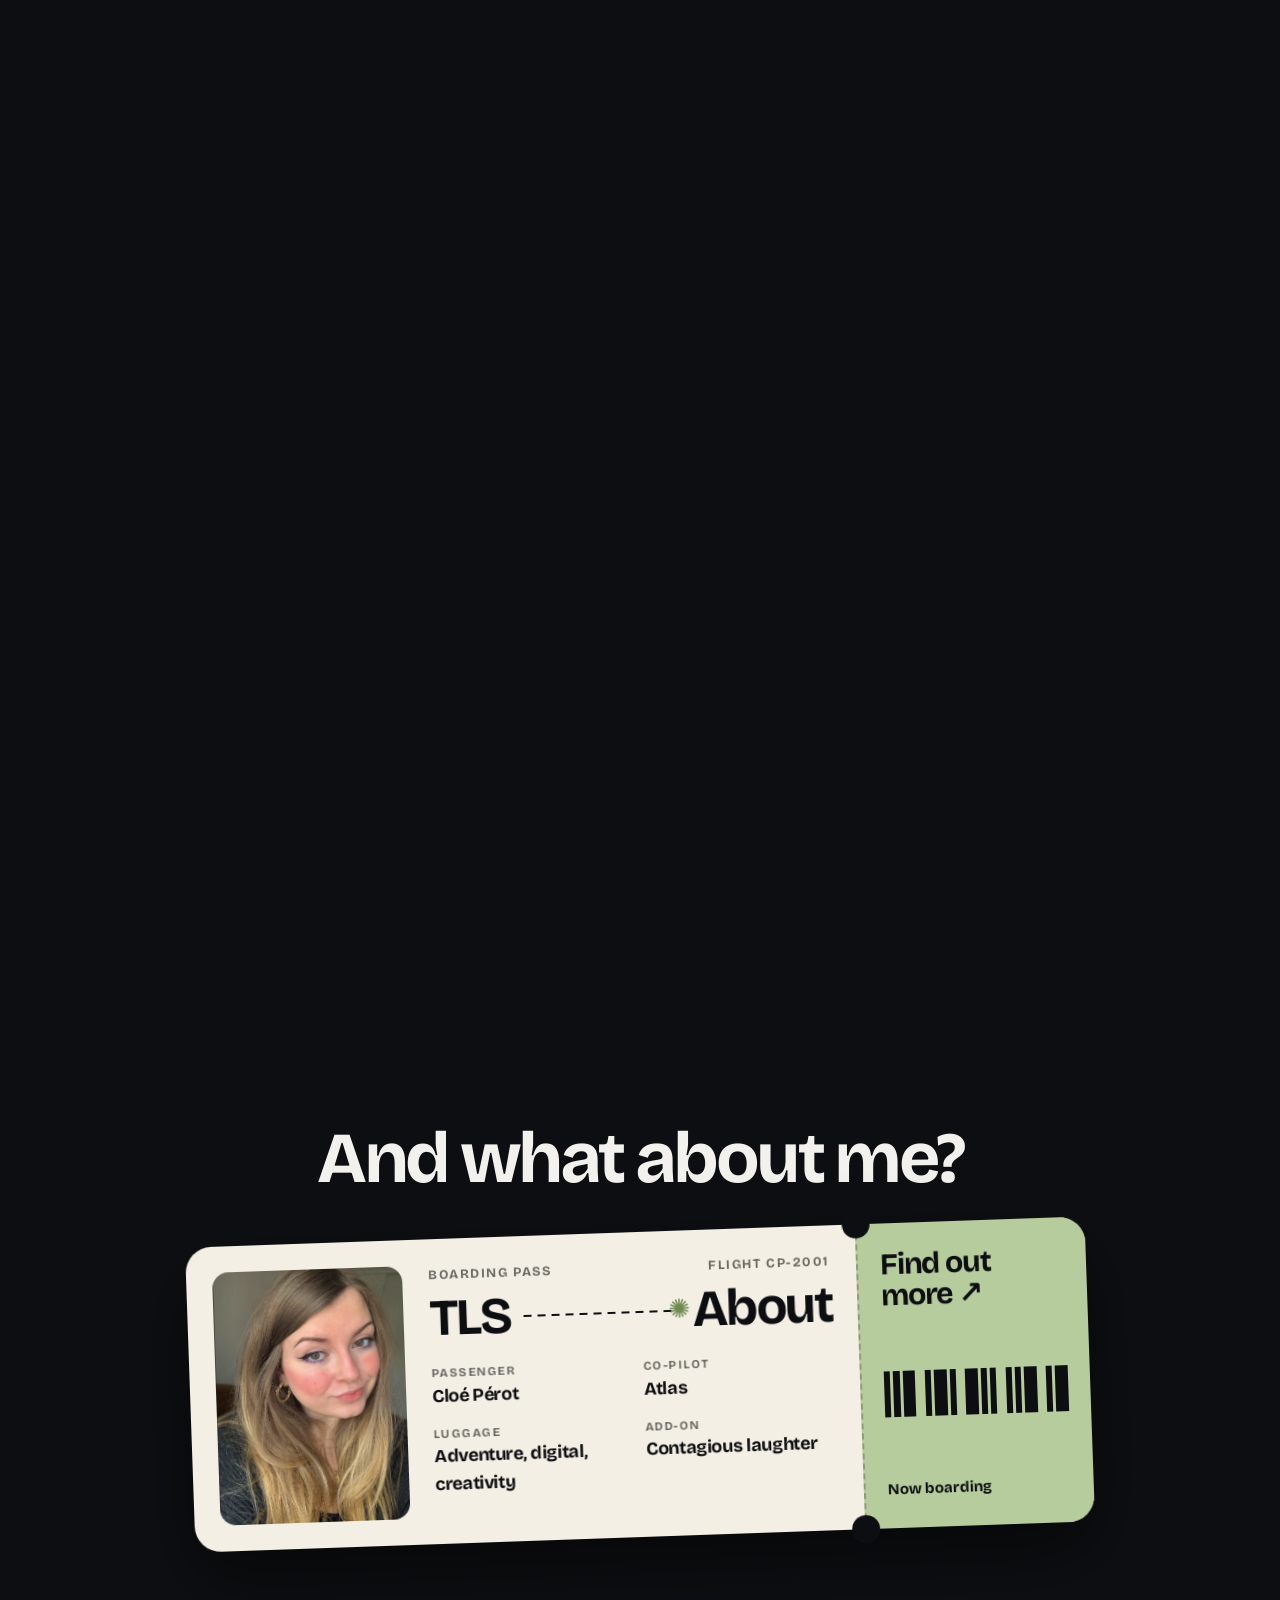
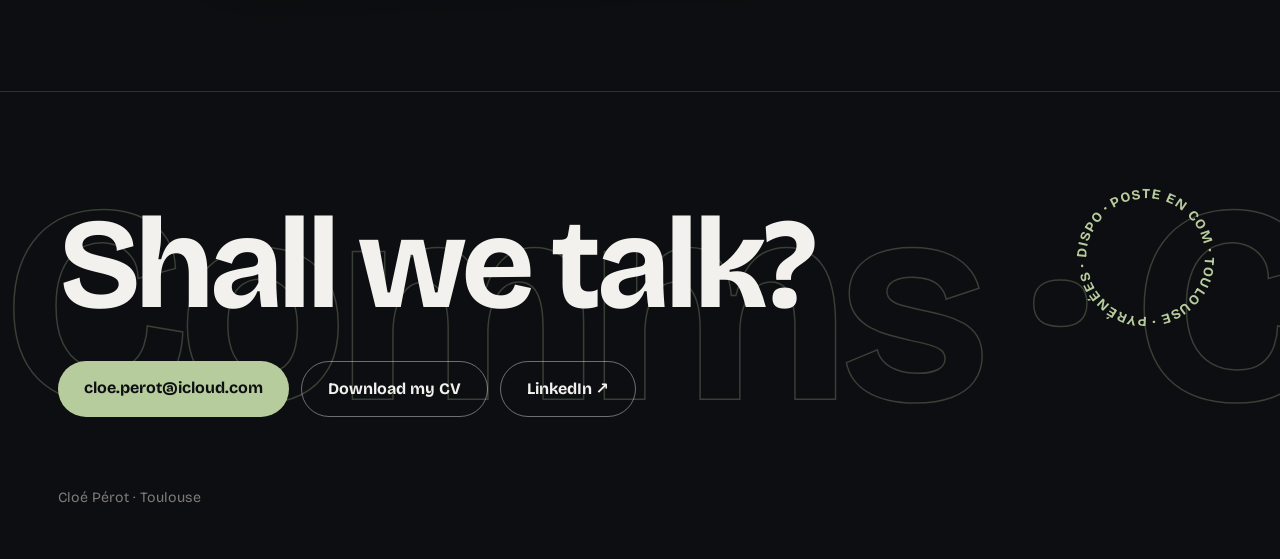
==== commit 941a6c44: "Menu : logo Cloé avec soleil, photo d'Atlas plus petite Co-Authored-By: Claude Opus 5.5 <noreply@ant" ====
--- a/index.html
+++ b/index.html
@@ -111,7 +111,7 @@
 <body>
 
 <header class="menu" id="menu">
-  <a class="nom" href="#haut">Mon Portfolio</a>
+  <a class="nom" href="#haut" aria-label="Cloé Pérot, accueil">Cloé<svg viewBox="0 0 100 100" aria-hidden="true"><g fill="#b7cc9c"><circle cx="50" cy="50" r="20"/><rect x="46" y="4" width="8" height="20" rx="4"/><rect x="46" y="4" width="8" height="20" rx="4" transform="rotate(45 50 50)"/><rect x="46" y="4" width="8" height="20" rx="4" transform="rotate(90 50 50)"/><rect x="46" y="4" width="8" height="20" rx="4" transform="rotate(135 50 50)"/><rect x="46" y="4" width="8" height="20" rx="4" transform="rotate(180 50 50)"/><rect x="46" y="4" width="8" height="20" rx="4" transform="rotate(225 50 50)"/><rect x="46" y="4" width="8" height="20" rx="4" transform="rotate(270 50 50)"/><rect x="46" y="4" width="8" height="20" rx="4" transform="rotate(315 50 50)"/></g></svg></a>
   <nav aria-label="Navigation principale">
     <a href="#projets">Projets pro</a>
     <a href="labo.html" class="opt">Labo</a>
--- a/assets/base.css
+++ b/assets/base.css
@@ -14,7 +14,9 @@
 /* menu */
 .menu { position: fixed; inset: 0 0 auto 0; z-index: 10; display: flex; justify-content: space-between; align-items: center; padding: 20px var(--m); transition: background 0.3s, padding 0.3s; }
 .menu.fond { background: color-mix(in srgb, var(--nuit) 80%, transparent); backdrop-filter: blur(14px); -webkit-backdrop-filter: blur(14px); padding-top: 14px; padding-bottom: 14px; }
-.menu .nom { font-weight: 800; font-size: 20px; letter-spacing: -0.03em; }
+.menu .nom { font-weight: 800; font-size: 22px; letter-spacing: -0.045em; display: inline-flex; align-items: center; gap: 6px; }
+.menu .nom svg { width: 22px; height: 22px; transition: rotate .8s cubic-bezier(.2,.8,.2,1); }
+.menu .nom:hover svg { rotate: 180deg; }
 .menu nav { display: flex; gap: 28px; align-items: center; font-size: 15px; }
 .menu nav a:not(.cv) { opacity: 0.85; } .menu nav a:not(.cv):hover { opacity: 1; }
 .cv { border: 1px solid rgba(255,255,255,0.45); padding: 9px 18px; border-radius: 999px; font-weight: 500; }
